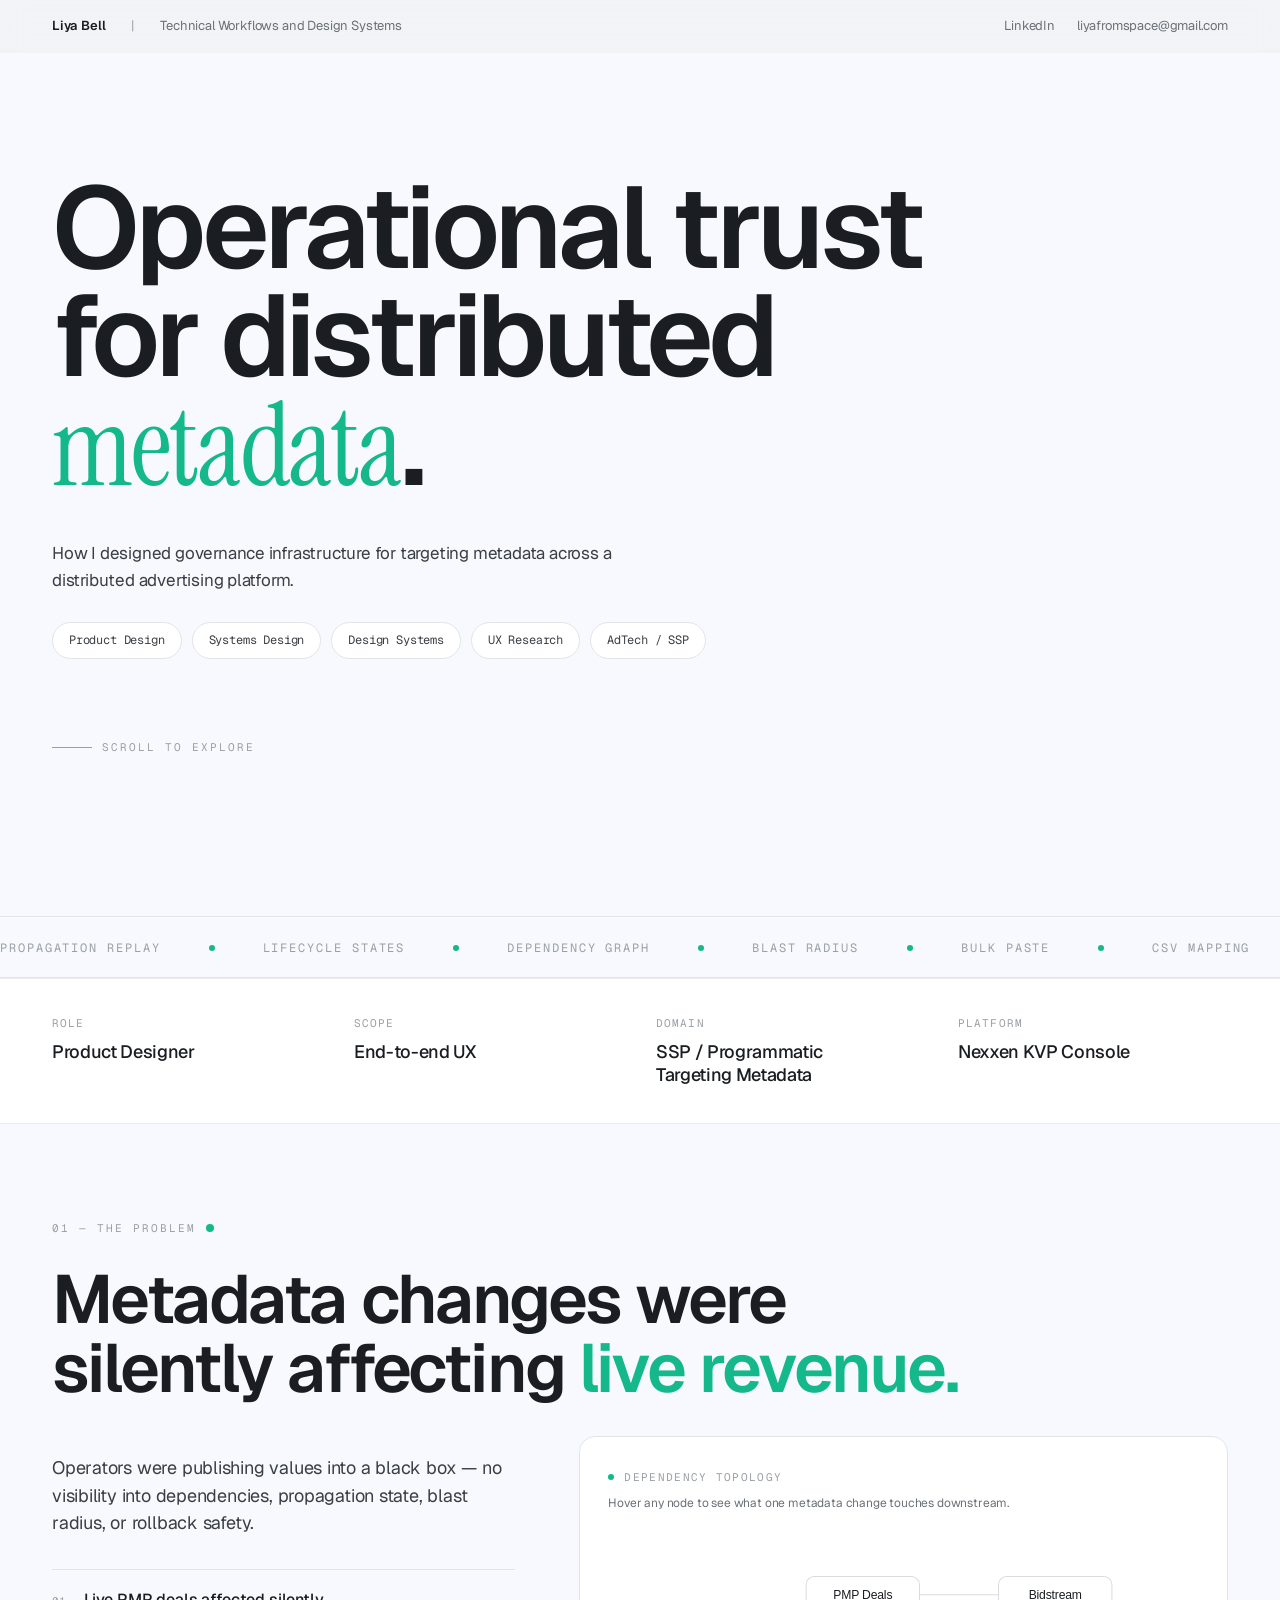
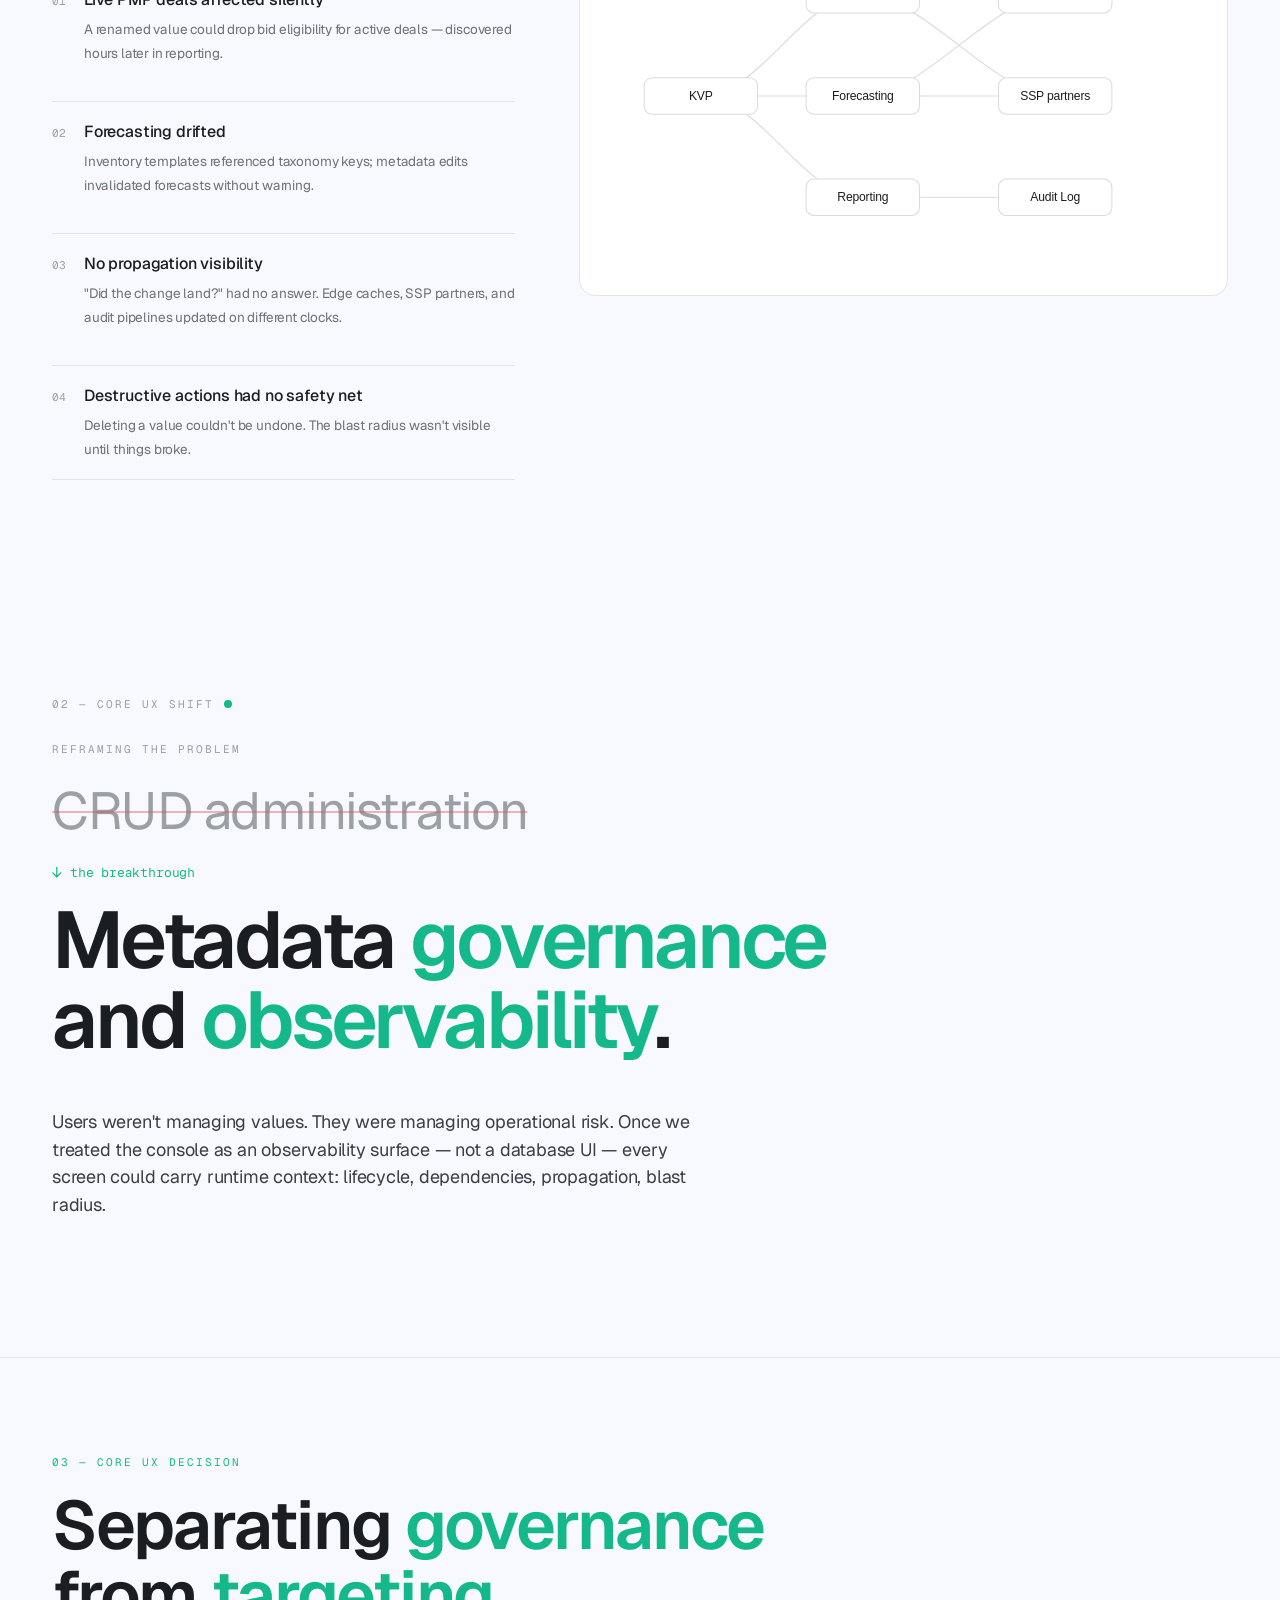
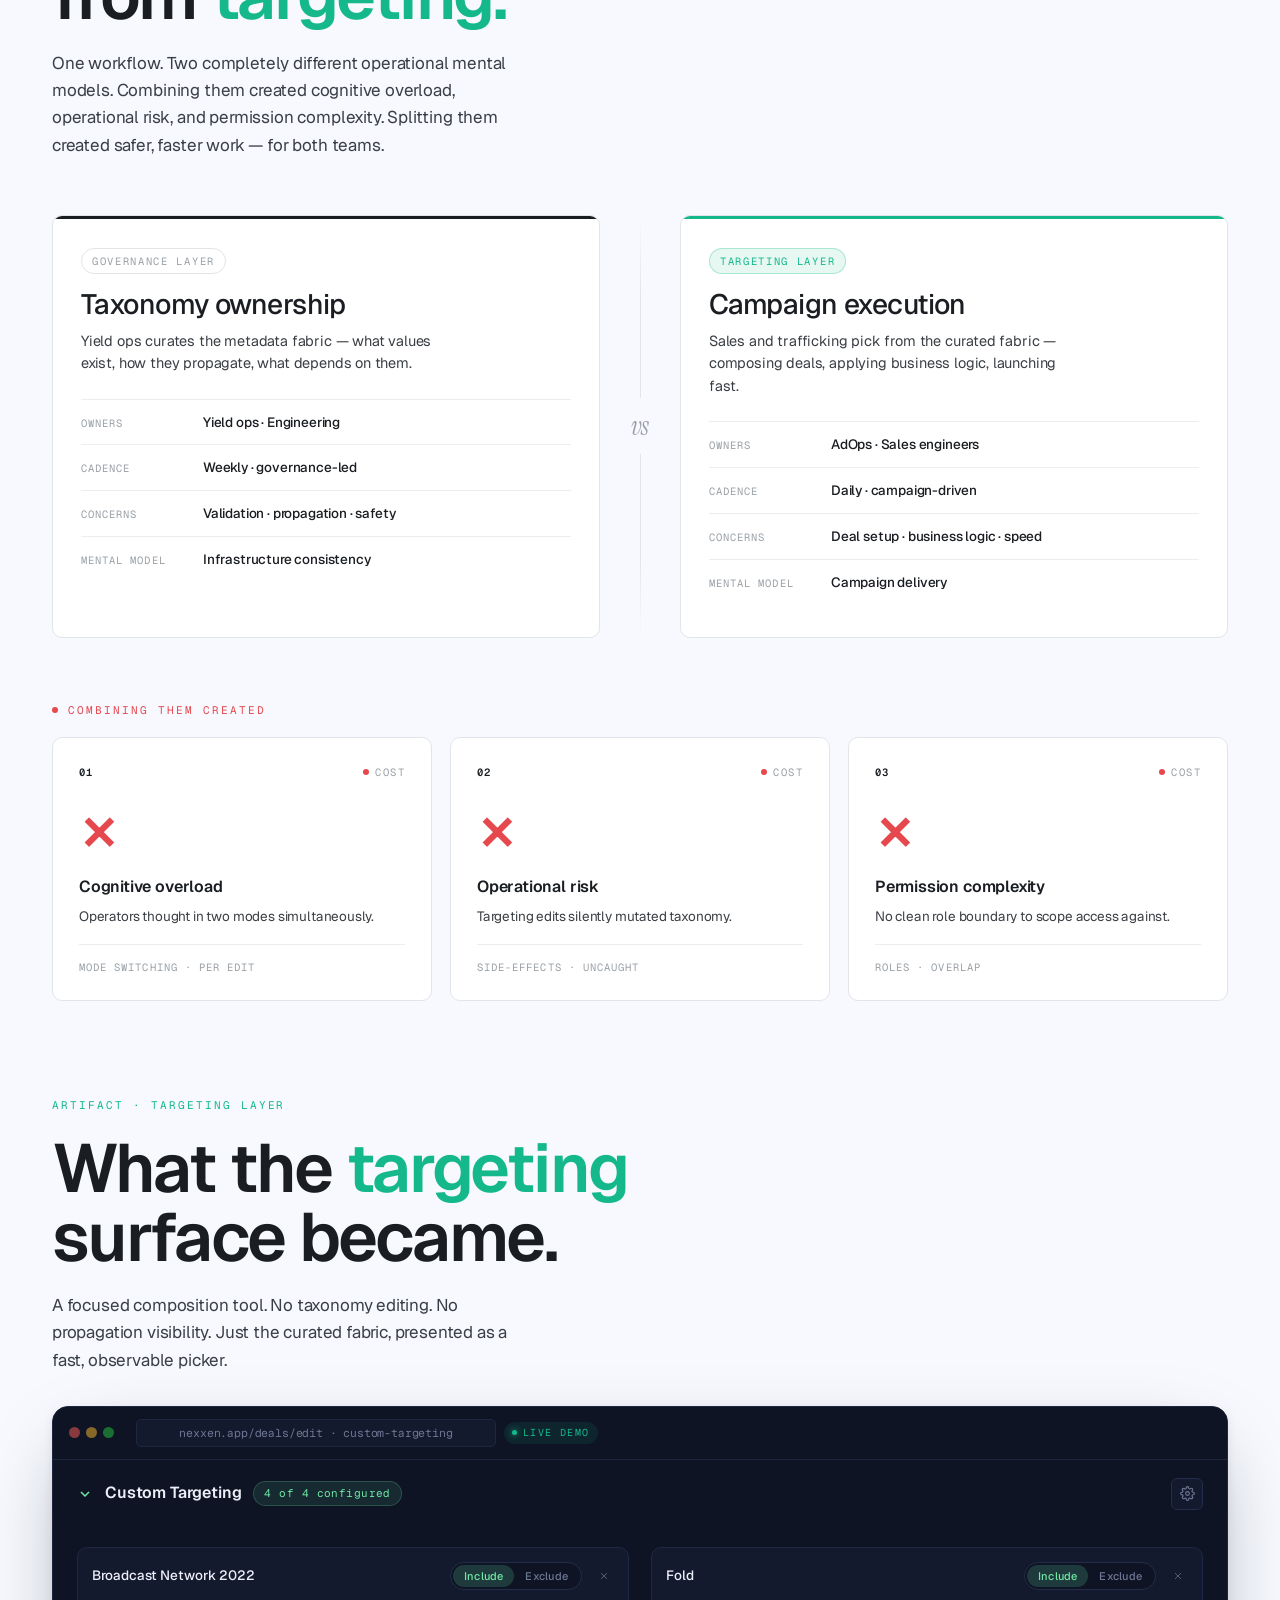
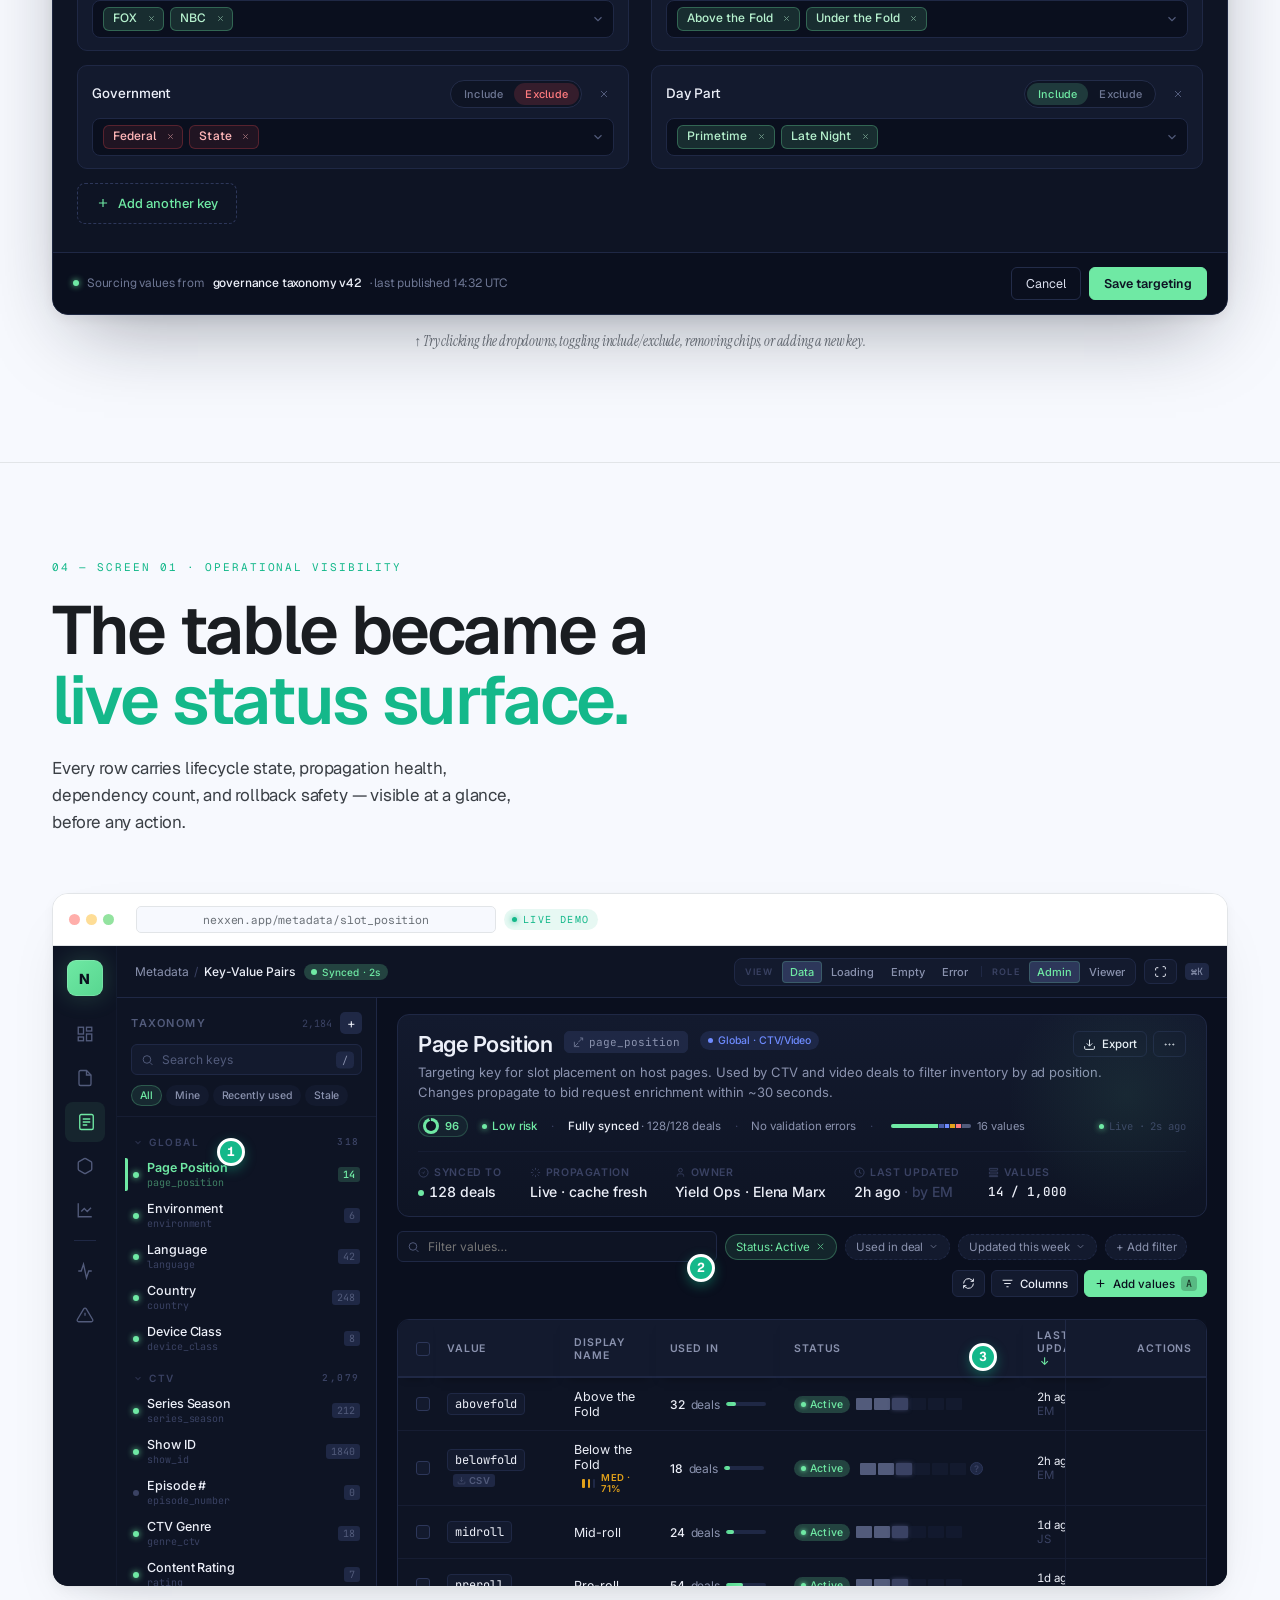
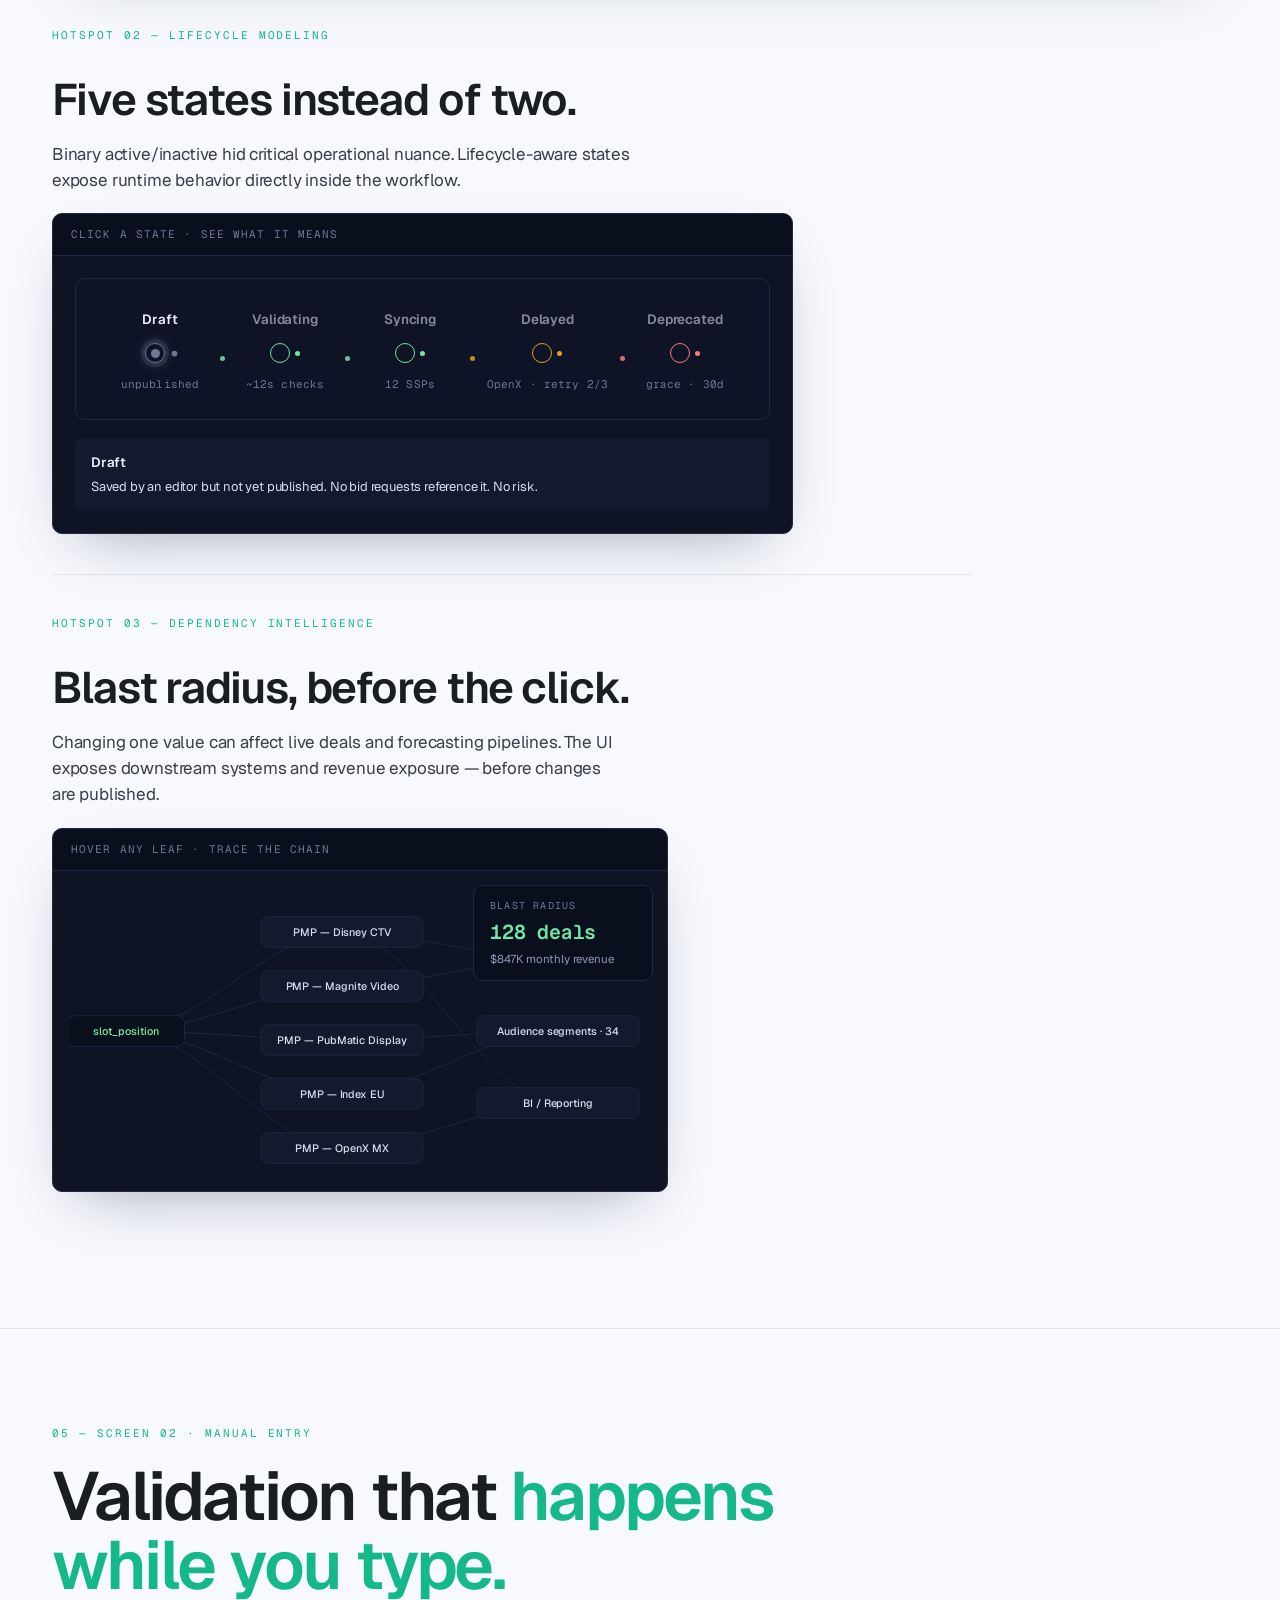
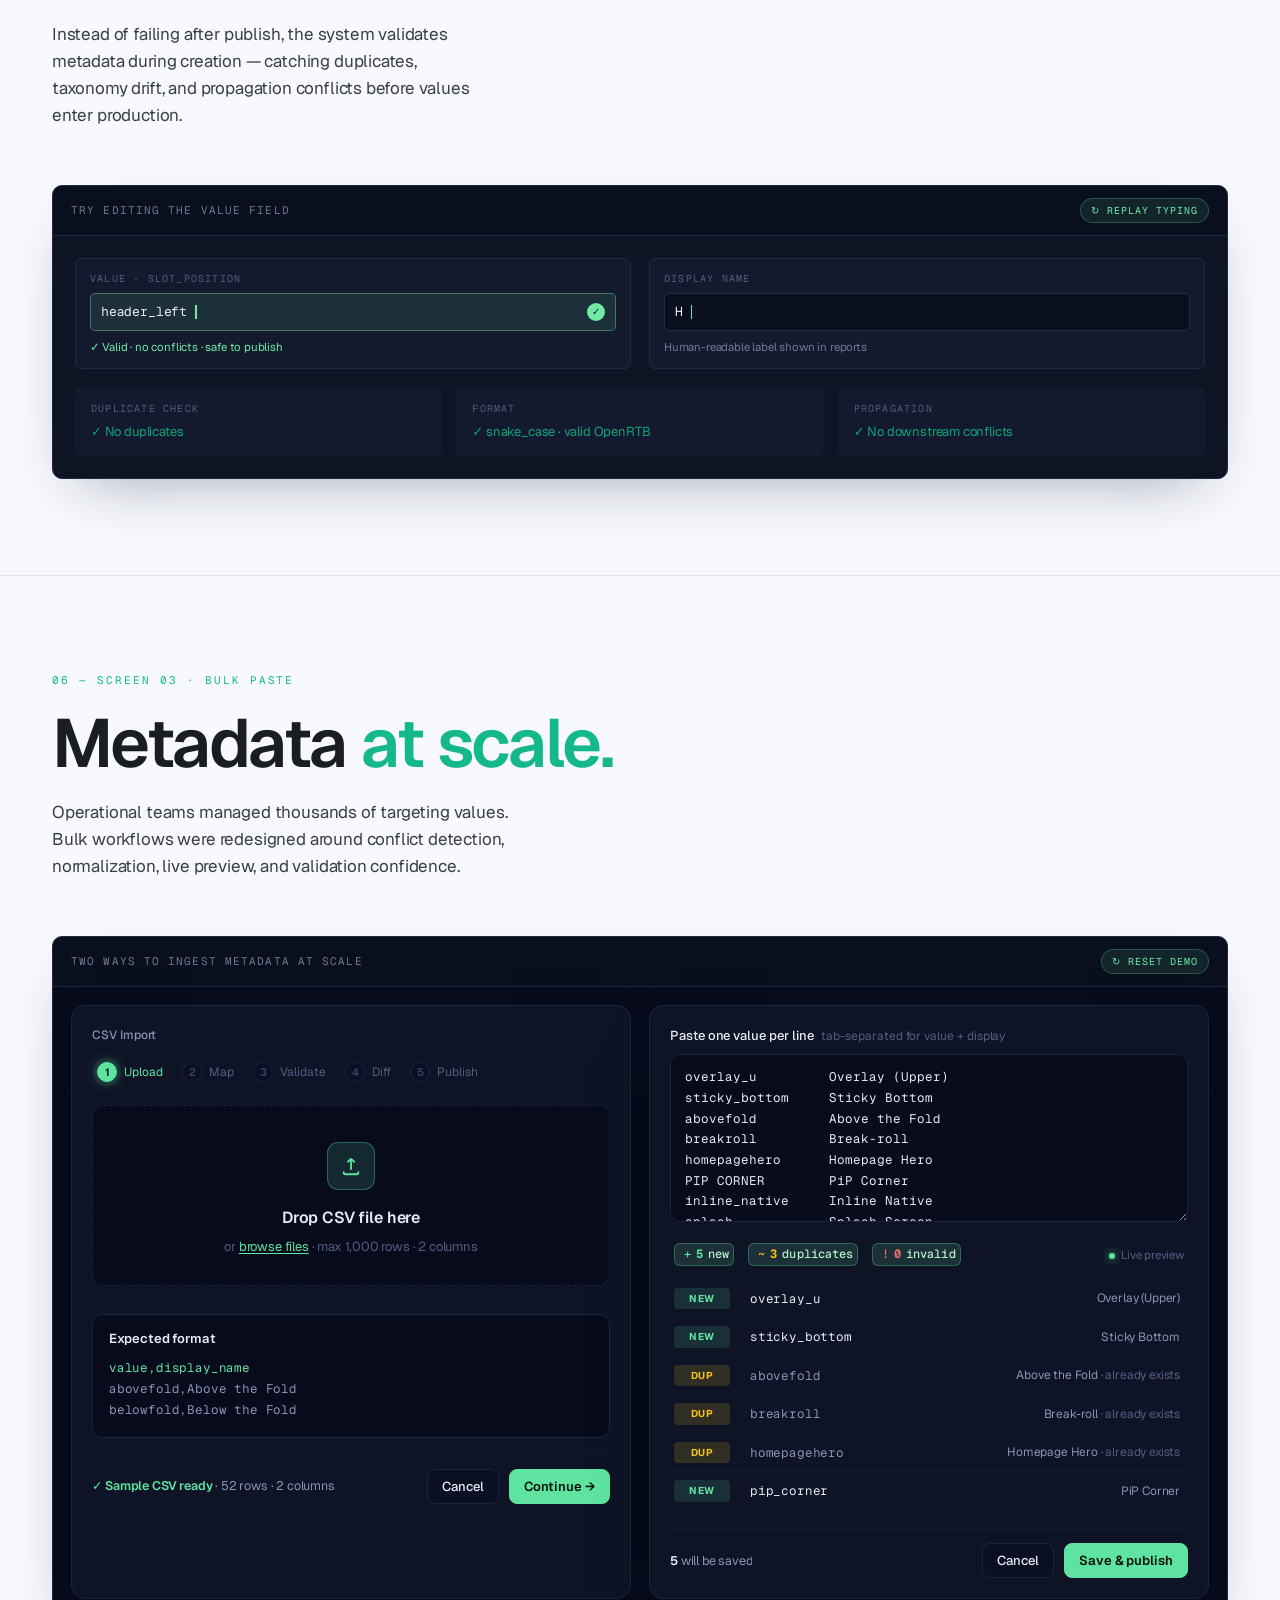
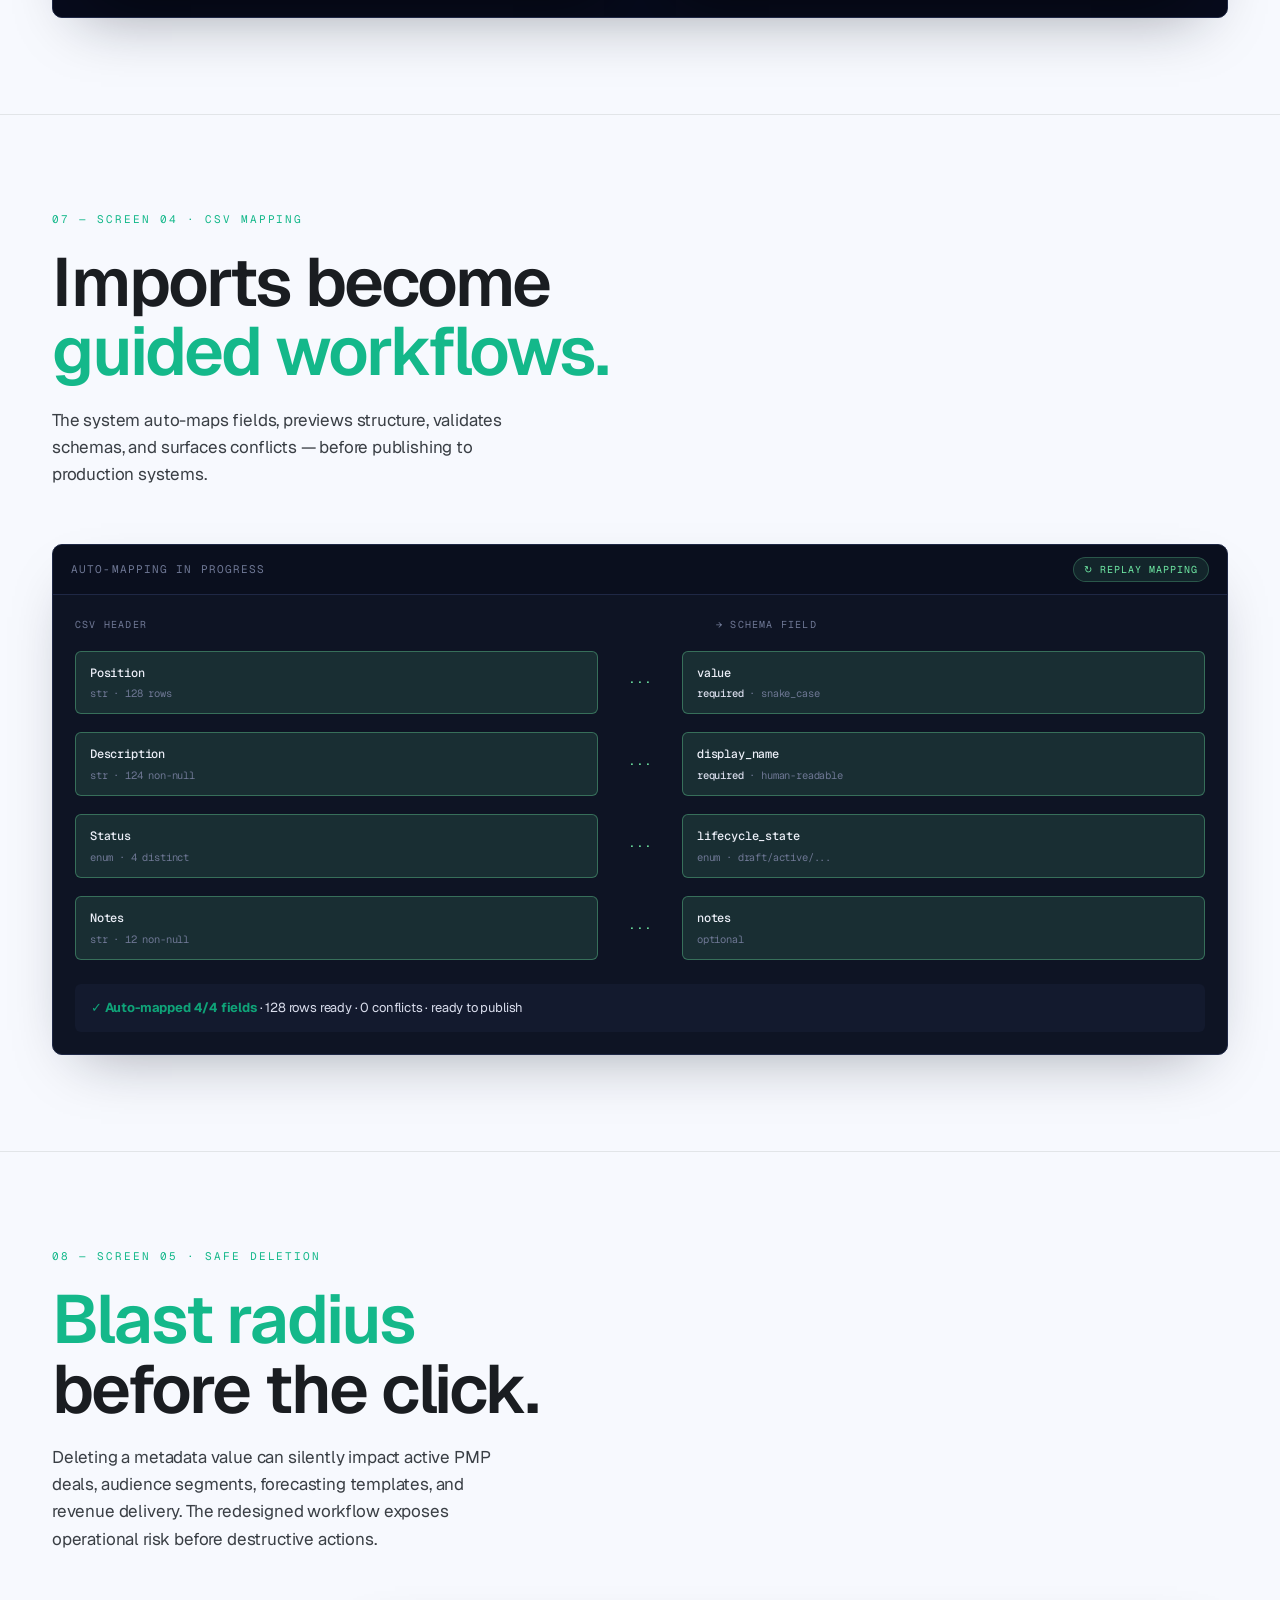
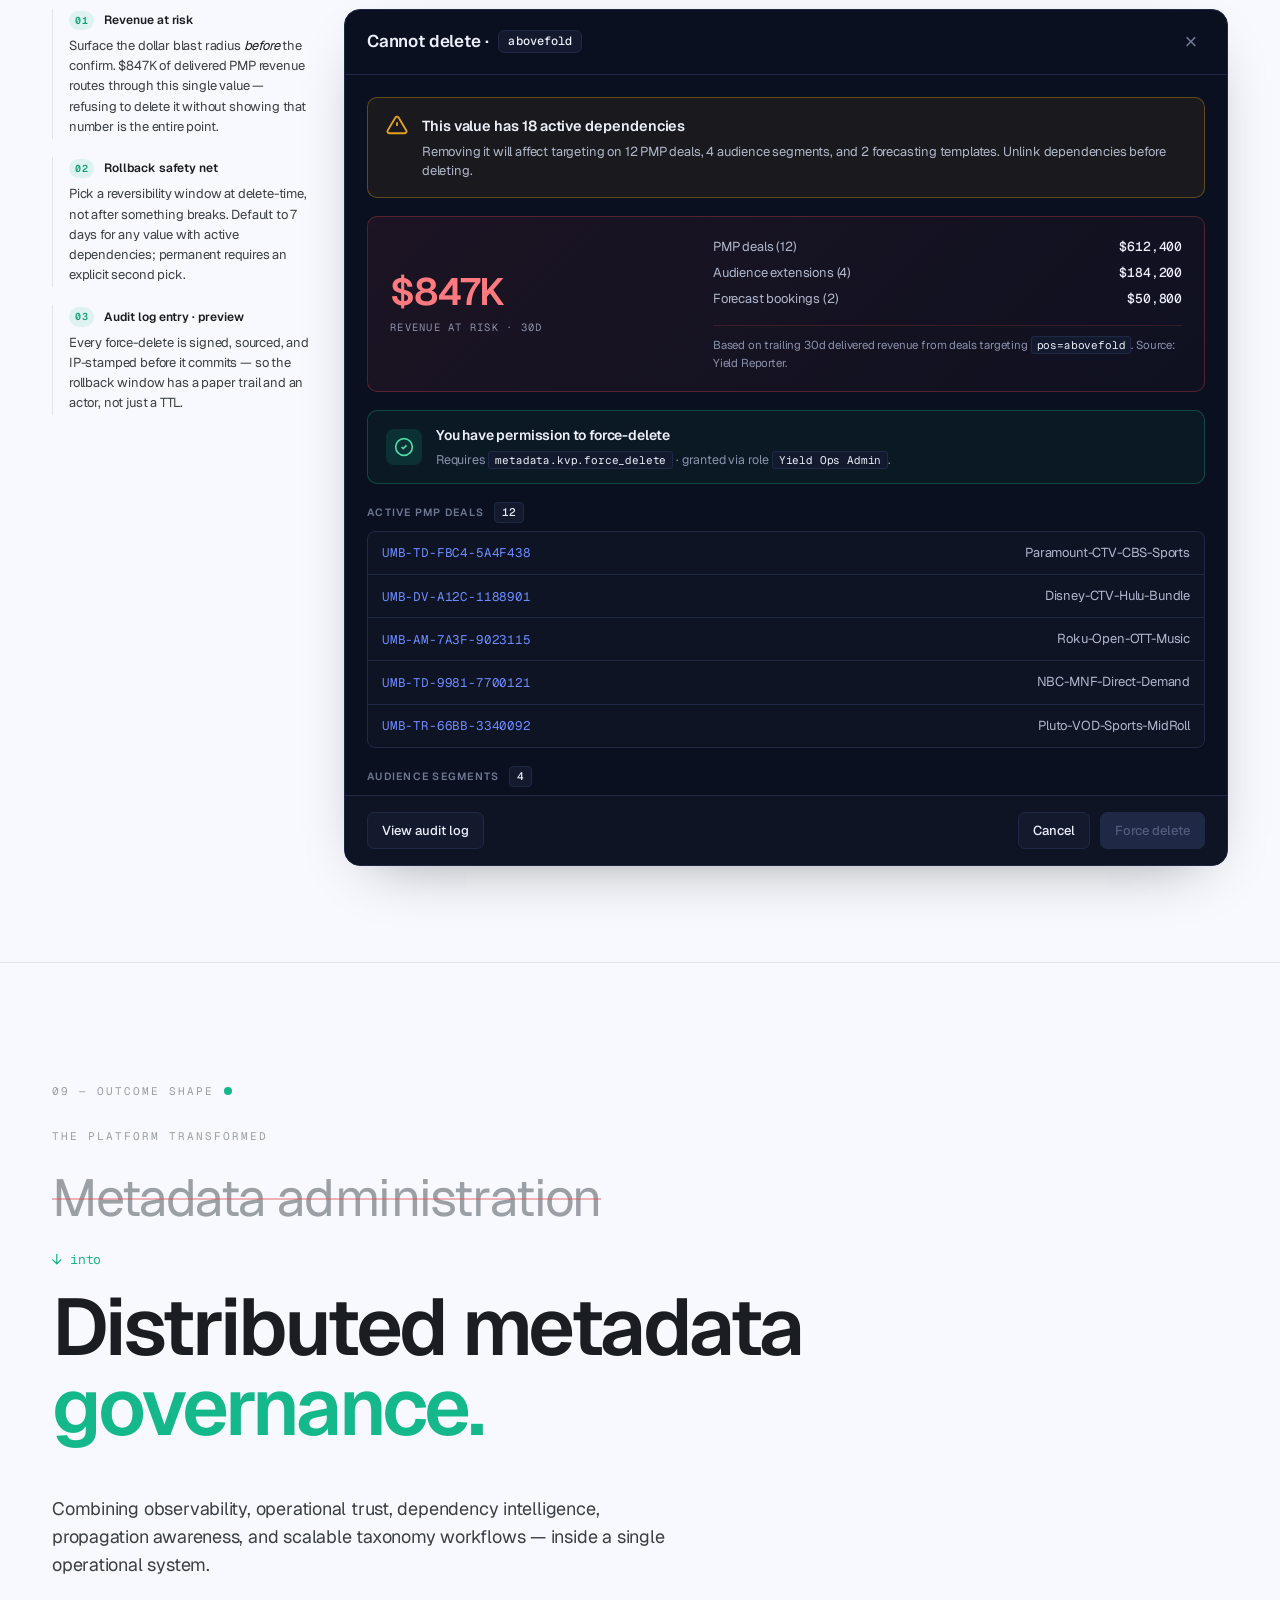
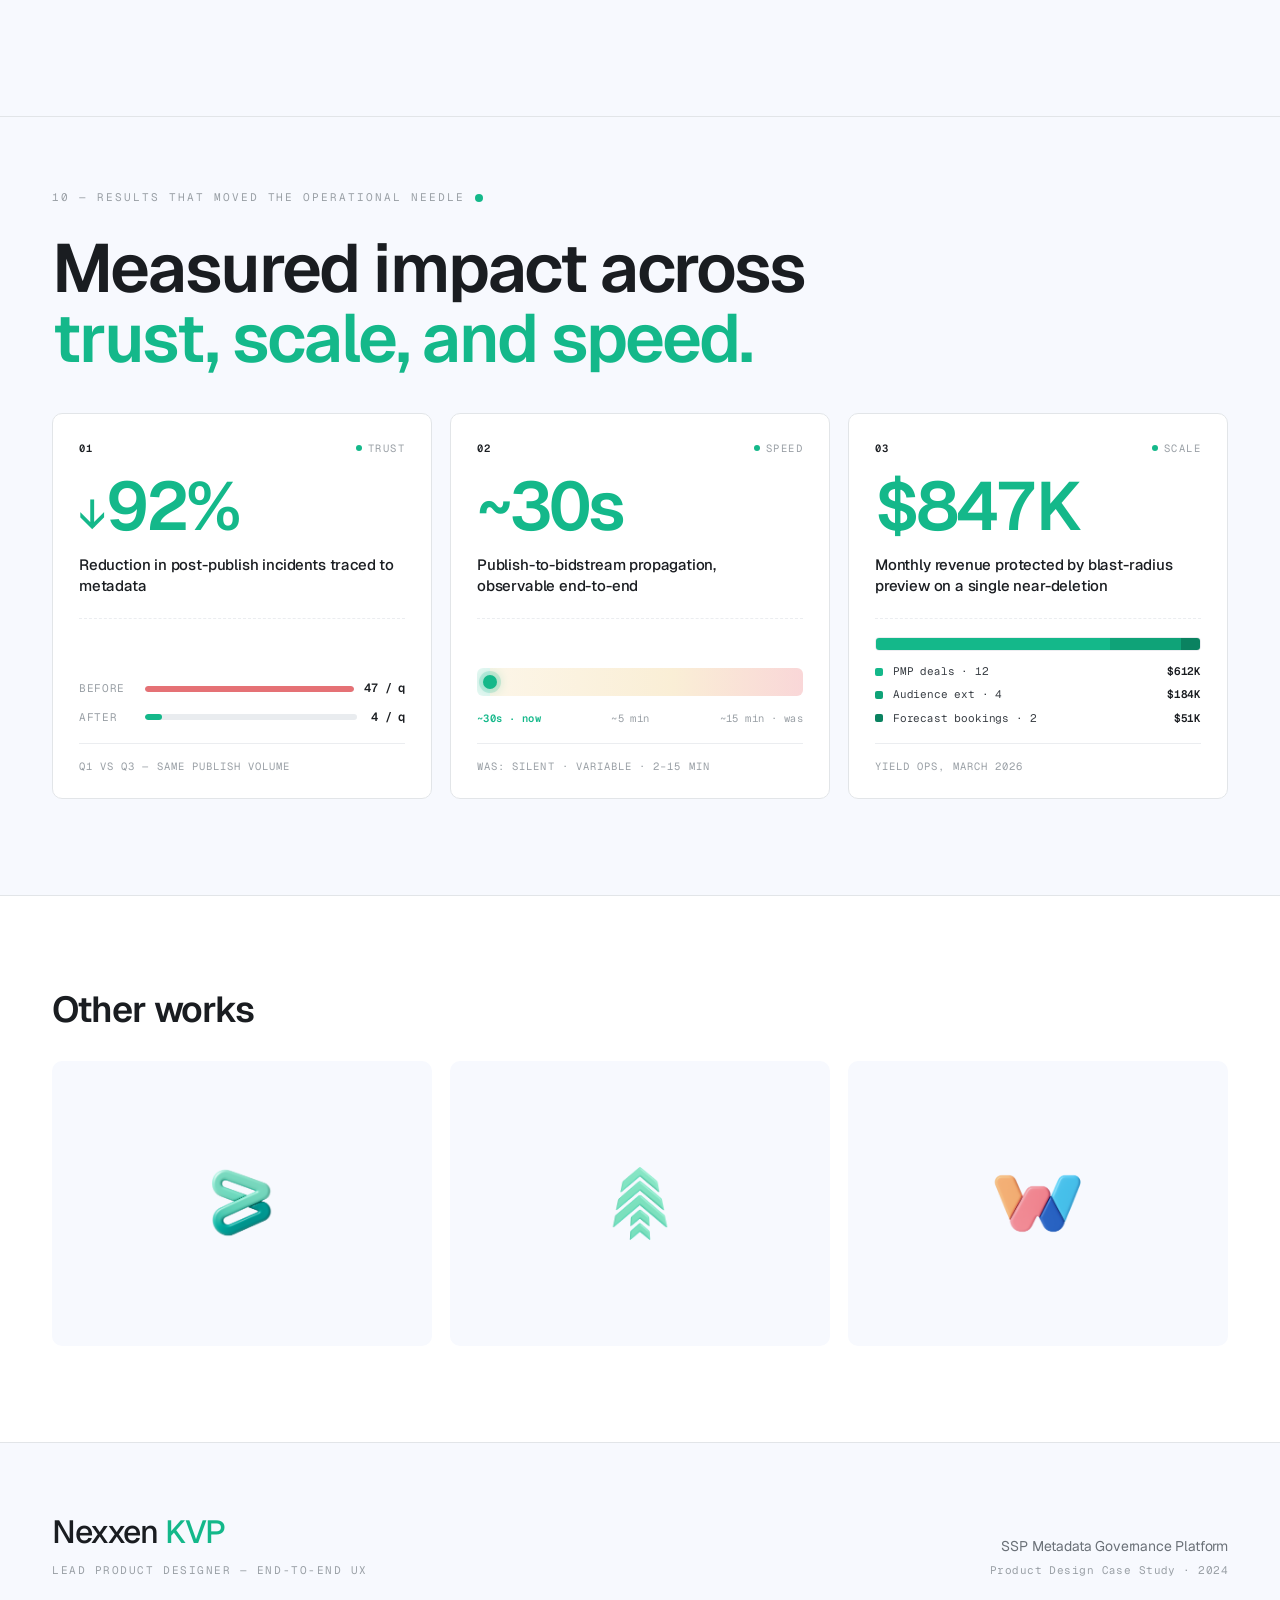
==== case-study.html @ 33c89ec7 "Initial commit" ====
<!doctype html>
<html lang="en">
<head>
<meta charset="utf-8" />
<title>KVP Governance — Case Study</title>
<link rel="preconnect" href="https://fonts.googleapis.com">
<link rel="preconnect" href="https://fonts.gstatic.com" crossorigin>
<link href="https://fonts.googleapis.com/css2?family=Geist:wght@300;400;500;600;700;800&family=Geist+Mono:wght@400;500;600&family=Instrument+Serif:ital@0;1&display=swap" rel="stylesheet">
<style>
  :root {
    --bg:        #F7F9FE;
    --bg-card:   #FFFFFF;
    --bg-soft:   #E9ECEF;
    --line:      #E2E5E8;
    --hairline:  #EBEDF0;

    --ink:       #1A1D21;
    --ink-2:     #3A3F45;
    --muted:     #6B7178;
    --subtle:    #9AA0A6;

    --accent:    #14B88A;
    --accent-2:  #0FA378;
    --accent-soft: rgba(20,184,138,0.10);

    --warn: #E3A21A;
    --danger: #E5484D;
    --info:  #4A6BFF;

    --r-sm: 6px; --r-md: 10px; --r-lg: 16px; --r-xl: 24px;

    --font: 'Geist', -apple-system, 'Helvetica Neue', system-ui, sans-serif;
    --mono: 'Geist Mono', ui-monospace, 'SF Mono', monospace;
    --serif: 'Instrument Serif', Georgia, serif;
  }

  * { box-sizing: border-box; }
  html, body {
    margin: 0; padding: 0;
    background: var(--bg);
    color: var(--ink);
    font-family: var(--font);
    font-size: 15.5px;
    line-height: 1.55;
    letter-spacing: -0.011em;
    font-feature-settings: "ss01", "ss02", "cv11";
    -webkit-font-smoothing: antialiased;
    -moz-osx-font-smoothing: grayscale;
    text-rendering: optimizeLegibility;
    scroll-behavior: smooth;
  }
  .mono, .lab, .sec-num, .marquee .track, .tag, .scroll-cue, .h-num, .demo-h, .num, .arch-h, .meta .item .lab { font-feature-settings: "ss01", "zero", "tnum"; }
  ::selection { background: var(--accent); color: #fff; }

  a { color: inherit; text-decoration: none; }

  .container {
    max-width: 1240px;
    margin: 0 auto;
    padding: 0 32px;
  }

  /* ============== TOP BAR ============== */
  .topbar {
    position: sticky; top: 0;
    z-index: 30;
    backdrop-filter: blur(12px);
    background: rgba(241,243,245,0.86);
    border-bottom: 1px solid transparent;
    transition: border-color .2s;
  }
  .topbar.scrolled { border-bottom-color: var(--line); }
  .topbar .row {
    display: flex; align-items: center; gap: 22px;
    padding: 16px 0;
    font-size: 13px;
  }
  .topbar .name { font-weight: 600; color: var(--ink); }
  .topbar .sep { color: var(--subtle); margin: 0 4px; }
  .topbar .role { color: var(--muted); }
  .topbar .right { margin-left: auto; display: flex; gap: 22px; color: var(--muted); }
  .topbar .right a:hover { color: var(--ink); }
  .topbar .progress {
    position: absolute; left: 0; top: 0; right: 0;
    height: 2px;
    background: transparent;
  }
  .topbar .progress .bar {
    height: 100%;
    background: var(--accent);
    width: 0%;
    transition: width .12s linear;
  }

  /* ============== HERO ============== */
  .hero {
    padding: 120px 0 80px;
    position: relative;
  }
  .hero h1 {
    margin: 0;
    font-size: clamp(60px, 9vw, 136px);
    font-weight: 600;
    line-height: 0.94;
    letter-spacing: -0.045em;
    color: var(--ink);
  }
  .hero h1 .accent {
    color: var(--accent);
    font-style: normal;
    font-family: var(--serif);
    font-weight: 400;
    letter-spacing: -0.02em;
  }
  .hero h1 .accent::after {
    content: "";
  }
  .hero .lede {
    margin-top: 40px;
    max-width: 580px;
    font-size: 17px;
    color: var(--ink-2);
    line-height: 1.6;
    letter-spacing: -0.012em;
    font-weight: 400;
  }
  .hero .tags {
    margin-top: 28px;
    display: flex; flex-wrap: wrap; gap: 10px;
  }
  .tag {
    display: inline-flex; align-items: center;
    padding: 8px 16px;
    background: var(--bg-card);
    border-radius: 999px;
    font-family: var(--mono);
    font-size: 12px;
    color: var(--ink-2);
    border: 1px solid var(--line);
  }
  .hero .scroll-cue {
    margin-top: 80px;
    display: inline-flex; align-items: center; gap: 10px;
    font-family: var(--mono);
    font-size: 11px;
    letter-spacing: 0.18em;
    color: var(--subtle);
    text-transform: uppercase;
  }
  .hero .scroll-cue::before {
    content: ""; width: 40px; height: 1px; background: var(--subtle);
  }

  /* ============== MARQUEE ============== */
  .marquee {
    border-top: 1px solid var(--line);
    border-bottom: 1px solid var(--line);
    background: var(--bg);
    overflow: hidden;
    padding: 18px 0;
    margin-top: 80px;
  }
  .marquee .track {
    display: inline-flex; gap: 48px;
    animation: scroll 40s linear infinite;
    white-space: nowrap;
    font-family: var(--mono);
    font-size: 12px;
    letter-spacing: 0.16em;
    color: var(--subtle);
    text-transform: uppercase;
  }
  .marquee .track span { display: inline-flex; align-items: center; gap: 48px; }
  .marquee .track .dot {
    width: 6px; height: 6px; border-radius: 50%;
    background: var(--accent);
    display: inline-block;
  }
  @keyframes scroll {
    from { transform: translateX(0); }
    to { transform: translateX(-50%); }
  }

  /* ============== META STRIP ============== */
  .meta-band { background: #FFFFFF; width: 100%; border-top: 1px solid var(--hairline); border-bottom: 1px solid var(--hairline); }
  .meta {
    padding: 36px 0;
    display: grid;
    grid-template-columns: 1fr 1fr 1fr 1fr;
    gap: 32px;
  }
  .meta .item .lab {
    font-family: var(--mono);
    font-size: 11px;
    letter-spacing: 0.1em;
    color: var(--subtle);
    text-transform: uppercase;
    margin-bottom: 8px;
  }
  .meta .item .val {
    font-size: 18px;
    font-weight: 500;
    color: var(--ink);
    letter-spacing: -0.018em;
    line-height: 1.3;
  }

  /* ============== SECTIONS ============== */
  section {
    padding: 96px 0;
    position: relative;
  }
  section.tight { padding: 64px 0; }

  .sec-num {
    font-family: var(--mono);
    font-size: 11px;
    letter-spacing: 0.18em;
    color: var(--subtle);
    text-transform: uppercase;
    margin-bottom: 28px;
    display: flex; align-items: center; gap: 10px;
  }
  .sec-num::after {
    content: "";
    width: 8px; height: 8px;
    background: var(--accent);
    border-radius: 50%;
    display: inline-block;
  }

  h2 {
    margin: 0 0 32px;
    font-size: clamp(38px, 5.4vw, 68px);
    font-weight: 600;
    line-height: 1.02;
    letter-spacing: -0.035em;
    color: var(--ink);
    max-width: 920px;
    text-wrap: balance;
  }
  h2 .accent { color: var(--accent); font-weight: inherit; }
  h3 {
    margin: 0 0 14px;
    font-size: 24px;
    font-weight: 500;
    letter-spacing: -0.022em;
    line-height: 1.2;
    color: var(--ink);
  }
  p.lead { font-size: 18px; color: var(--ink-2); max-width: 640px; line-height: 1.55; letter-spacing: -0.012em; }
  p.body { font-size: 15.5px; color: var(--ink-2); max-width: 580px; line-height: 1.6; letter-spacing: -0.008em; }

  /* ============== PROBLEM GRID ============== */
  .problem-grid {
    display: grid;
    grid-template-columns: 1fr 1.4fr;
    gap: 64px;
    align-items: start;
  }
  .symptoms {
    display: flex; flex-direction: column; gap: 18px;
  }
  .symptom {
    display: grid;
    grid-template-columns: 18px 1fr;
    gap: 14px;
    padding: 18px 0;
    border-top: 1px solid var(--line);
    align-items: baseline;
  }
  .symptom:last-child { border-bottom: 1px solid var(--line); }
  .symptom .num {
    font-family: var(--mono); font-size: 11px;
    color: var(--subtle); padding-top: 4px;
  }
  .symptom .body b {
    display: block;
    font-size: 16px; font-weight: 500;
    color: var(--ink);
    margin-bottom: 4px;
  }
  .symptom .body span {
    font-size: 13.5px; color: var(--muted); line-height: 1.55;
  }

  /* Architecture map */
  .arch {
    background: var(--bg-card);
    border: 1px solid var(--line);
    border-radius: var(--r-lg);
    padding: 32px 28px;
    height: 460px;
    position: relative;
    overflow: hidden;
  }
  .arch .arch-h {
    display: flex; align-items: center; gap: 10px;
    font-family: var(--mono);
    font-size: 11px;
    letter-spacing: 0.12em;
    color: var(--subtle);
    text-transform: uppercase;
    margin-bottom: 8px;
  }
  .arch .arch-h .pulse {
    width: 6px; height: 6px; border-radius: 50%;
    background: var(--accent);
    box-shadow: 0 0 0 0 var(--accent);
    animation: pulse 1.6s ease-out infinite;
  }
  @keyframes pulse {
    0% { box-shadow: 0 0 0 0 rgba(20,184,138,0.4); }
    80% { box-shadow: 0 0 0 7px rgba(20,184,138,0); }
    100% { box-shadow: 0 0 0 0 rgba(20,184,138,0); }
  }
  .arch .hint {
    font-size: 12px; color: var(--muted);
    margin-bottom: 22px;
  }
  .arch svg { width: 100%; height: calc(100% - 70px); display: block; }
  .arch .tip {
    position: absolute;
    background: var(--ink);
    color: #fff;
    padding: 10px 12px;
    border-radius: 6px;
    font-size: 11.5px;
    line-height: 1.45;
    pointer-events: none;
    opacity: 0;
    transition: opacity .15s;
    box-shadow: 0 12px 30px rgba(0,0,0,0.18);
    width: 200px;
  }
  .arch .tip b { color: var(--accent); display: block; font-family: var(--mono); font-size: 10px; letter-spacing: 0.1em; text-transform: uppercase; margin-bottom: 4px; font-weight: 500; }

  /* ============== PULL QUOTE / SHIFT ============== */
  .shift {
    padding: 120px 0;
  }
  .shift .label {
    font-family: var(--mono);
    font-size: 11px;
    letter-spacing: 0.18em;
    color: var(--subtle);
    text-transform: uppercase;
    margin-bottom: 24px;
  }
  .shift .from {
    font-size: clamp(32px, 4.4vw, 52px);
    font-weight: 400;
    color: var(--subtle);
    line-height: 1.1;
    text-decoration: line-through;
    text-decoration-color: rgba(229,72,77,0.4);
    text-decoration-thickness: 2px;
    margin-bottom: 8px;
    letter-spacing: -0.025em;
  }
  .shift .arrow {
    font-family: var(--mono);
    font-size: 13px;
    color: var(--accent);
    margin: 14px 0;
    display: inline-flex; align-items: center; gap: 8px;
  }
  .shift .arrow::before { content: "↓"; font-size: 16px; }
  .shift .to {
    font-size: clamp(44px, 6.4vw, 80px);
    font-weight: 600;
    color: var(--ink);
    line-height: 1.0;
    letter-spacing: -0.04em;
  }
  .shift .to .accent { color: var(--accent); }

  /* ============== SCREEN BLOCK ============== */
  .screen {
    padding: 96px 0;
    border-top: 1px solid var(--line);
  }
  .screen-head {
    display: flex;
    flex-direction: column;
    gap: 20px;
    margin-bottom: 56px;
    max-width: 920px;
  }
  .screen-head .num {
    font-family: var(--mono);
    font-size: 11px;
    letter-spacing: 0.18em;
    color: var(--accent);
    text-transform: uppercase;
    margin-bottom: 0;
  }
  .screen-head h2 { margin: 0; max-width: 18ch; }
  .screen-head p {
    font-size: 17px;
    line-height: 1.55;
    max-width: 56ch;
    margin: 6px 0 0;
    text-wrap: pretty;
    font-family: var(--font);
    color: var(--ink-2);
    color: var(--ink-2);
    margin: 0;
    max-width: 460px;
    line-height: 1.6;
  }

  /* iframe device */
  .device {
    background: var(--bg-card);
    border: 1px solid var(--line);
    border-radius: var(--r-lg);
    overflow: hidden;
    position: relative;
    box-shadow: 0 24px 60px -28px rgba(20,29,33,0.18), 0 4px 12px rgba(20,29,33,0.04);
  }
  .device .chrome {
    display: flex; align-items: center; gap: 8px;
    padding: 12px 16px;
    background: var(--bg-card);
    border-bottom: 1px solid var(--line);
  }
  .device .chrome .lights { display: flex; gap: 6px; }
  .device .chrome .lights span {
    width: 11px; height: 11px; border-radius: 50%;
    background: var(--bg-soft);
  }
  .device .chrome .lights span:nth-child(1) { background: #FF5F57; opacity: 0.5; }
  .device .chrome .lights span:nth-child(2) { background: #FEBC2E; opacity: 0.5; }
  .device .chrome .lights span:nth-child(3) { background: #28C840; opacity: 0.5; }
  .device .chrome .url {
    margin-left: 14px;
    flex: 1;
    background: var(--bg);
    border: 1px solid var(--line);
    border-radius: 5px;
    padding: 4px 10px;
    font-family: var(--mono);
    font-size: 11.5px;
    color: var(--muted);
    text-align: center;
    max-width: 360px;
  }
  .device .chrome .live {
    display: inline-flex; align-items: center; gap: 6px;
    font-family: var(--mono);
    font-size: 10px;
    letter-spacing: 0.14em;
    color: var(--accent);
    text-transform: uppercase;
    padding: 3px 8px;
    background: var(--accent-soft);
    border-radius: 999px;
  }
  .device .chrome .live::before {
    content: "";
    width: 5px; height: 5px; border-radius: 50%;
    background: var(--accent);
    box-shadow: 0 0 6px var(--accent);
    animation: dotpulse 1.4s ease-in-out infinite;
  }
  @keyframes dotpulse { 50% { opacity: 0.4 } }

  .device .frame-wrap {
    position: relative;
    height: 640px;
    overflow: hidden;
  }
  .device iframe {
    border: 0;
    width: 100%;
    height: 100%;
    display: block;
  }

  /* hotspots overlaid on iframe */
  .hotspots {
    position: absolute; inset: 0;
    pointer-events: none;
  }
  .hotspot {
    position: absolute;
    pointer-events: auto;
    cursor: pointer;
  }
  .hotspot .pin {
    width: 28px; height: 28px;
    border-radius: 50%;
    background: var(--accent);
    border: 3px solid #fff;
    box-shadow: 0 0 0 0 rgba(20,184,138,0.6), 0 4px 12px rgba(20,184,138,0.4);
    animation: pulsePin 2s ease-out infinite;
    display: grid; place-items: center;
    color: #fff;
    font-weight: 700;
    font-size: 13px;
    font-family: var(--mono);
  }
  @keyframes pulsePin {
    0% { box-shadow: 0 0 0 0 rgba(20,184,138,0.55), 0 4px 12px rgba(20,184,138,0.4); }
    70% { box-shadow: 0 0 0 14px rgba(20,184,138,0), 0 4px 12px rgba(20,184,138,0.4); }
    100% { box-shadow: 0 0 0 0 rgba(20,184,138,0), 0 4px 12px rgba(20,184,138,0.4); }
  }
  .hotspot .label {
    position: absolute;
    top: 38px; left: 50%;
    transform: translateX(-50%);
    background: var(--ink);
    color: #fff;
    padding: 8px 12px;
    border-radius: 6px;
    font-size: 12px;
    white-space: nowrap;
    box-shadow: 0 8px 24px rgba(0,0,0,0.18);
    opacity: 0;
    transition: opacity .15s, transform .15s;
    pointer-events: none;
  }
  .hotspot:hover .label { opacity: 1; transform: translateX(-50%) translateY(-4px); }
  .hotspot.active .pin { background: var(--ink); }

  /* hotspot detail row */
  .hotspot-row {
    display: flex;
    flex-direction: column;
    gap: 24px;
    max-width: 920px;
    gap: 40px;
    padding: 40px 0;
    border-bottom: 1px solid var(--line);
    align-items: start;
  }
  .hotspot-row:last-child { border-bottom: 0; }
  .hotspot-row .h-num {
    font-family: var(--mono);
    font-size: 11px;
    letter-spacing: 0.18em;
    color: var(--accent);
    text-transform: uppercase;
    margin-bottom: -8px;
  }
  .hotspot-row .h-num-OLD {
    font-family: var(--mono);
    font-size: 11px;
    letter-spacing: 0.14em;
    color: var(--accent);
    text-transform: uppercase;
  }
  .hotspot-row .h-num .n {
    font-size: 32px;
    font-weight: 500;
    color: var(--ink);
    display: block;
    margin-top: 8px;
    letter-spacing: -0.028em;
    font-family: var(--font);
    line-height: 1.1;
  }
  .hotspot-row .body h3 {
    margin: 0 0 18px;
    font-size: clamp(28px, 3.6vw, 44px);
    font-weight: 600;
    line-height: 1.05;
    letter-spacing: -0.025em;
    color: var(--ink);
    max-width: 22ch;
    text-wrap: balance;
  }
  .hotspot-row .body p { font-size: 17px; line-height: 1.55; color: var(--ink-2); margin: 0 0 20px; max-width: 56ch; text-wrap: pretty; }
  .hotspot-row .body ul { padding: 0; margin: 0 0 24px; list-style: none; display: flex; flex-direction: column; gap: 8px; }
  .hotspot-row .body ul li {
    display: grid; grid-template-columns: 16px 1fr;
    gap: 10px;
    font-size: 14px; color: var(--ink-2);
    align-items: baseline;
  }
  .hotspot-row .body ul li::before {
    content: "—"; color: var(--accent); font-weight: 700;
  }

  /* mini interactive demos — dark artifact shell (Phase 1) */
  .demo-card {
    --bg: #0A0F1E;
    --bg-card: #131A2E;
    --bg-soft: #1F2845;
    --line: #1F2845;
    --hairline: #1A2138;
    --ink: #ECEFF8;
    --ink-2: #D9DDEC;
    --muted: #9CA4BC;
    --subtle: #6E7794;
    --accent-soft: rgba(111,233,164,0.10);
    color: var(--ink);
    background: #0E1424;
    border: 1px solid #1F2845;
    border-radius: var(--r-md);
    padding: 0;
    overflow: hidden;
    margin-top: 16px;
    box-shadow: 0 14px 40px -18px rgba(0,0,0,0.55);
  }
  .demo-card .demo-h {
    display: flex; align-items: center; gap: 10px;
    padding: 12px 18px;
    background: #0A0F1E;
    border-bottom: 1px solid #1F2845;
    font-family: var(--mono);
    font-size: 11px;
    letter-spacing: 0.1em;
    color: #9CA4BC;
    text-transform: uppercase;
  }
  .demo-card .demo-h .play-btn {
    margin-left: auto;
    display: inline-flex; align-items: center; gap: 6px;
    padding: 5px 10px;
    background: rgba(111,233,164,0.10);
    color: #6FE9A4;
    border: 1px solid rgba(111,233,164,0.25);
    border-radius: 999px;
    font-family: var(--mono);
    font-size: 10px;
    letter-spacing: 0.1em;
    cursor: pointer;
    text-transform: uppercase;
  }
  .demo-card .demo-h .play-btn:hover { background: #6FE9A4; color: #06140C; border-color: #6FE9A4; }
  .demo-card .demo-body {
    padding: 22px;
  }

  /* lifecycle demo — propagation-flow style */
  .lifecycle {
    display: flex;
    align-items: center;
    justify-content: space-between;
    gap: 12px;
    padding: 30px 36px 26px;
    background: var(--bg);
    border: 1px solid var(--line);
    border-radius: var(--r-md);
  }
  .lifecycle .lf-step {
    flex: 0 0 auto;
    display: flex;
    flex-direction: column;
    align-items: center;
    gap: 12px;
    min-width: 96px;
    cursor: pointer;
    color: var(--subtle);
    transition: color .25s;
  }
  .lifecycle .lf-step .lf-label {
    font-size: 13.5px;
    font-weight: 600;
    color: var(--ink);
    letter-spacing: -0.005em;
    opacity: 0.55;
    transition: opacity .25s;
  }
  .lifecycle .lf-step .lf-sub {
    font-family: var(--mono);
    font-size: 11px;
    color: var(--subtle);
    letter-spacing: 0.01em;
    text-align: center;
    white-space: nowrap;
  }
  .lifecycle .lf-icon {
    position: relative;
    display: inline-flex;
    align-items: center;
    height: 22px;
  }
  .lifecycle .lf-ring {
    width: 20px; height: 20px;
    border-radius: 50%;
    border: 1.5px solid currentColor;
    position: relative;
    transition: transform .25s, box-shadow .25s;
  }
  .lifecycle .lf-ring::before {
    content: '';
    position: absolute;
    inset: 4.5px;
    border-radius: 50%;
    background: currentColor;
    transform: scale(0.55);
    opacity: 0;
    transition: opacity .25s, transform .25s;
  }
  .lifecycle .lf-sat {
    width: 5px; height: 5px;
    border-radius: 50%;
    background: currentColor;
    margin-left: 5px;
    transition: opacity .25s, transform .25s;
  }
  .lifecycle .lf-step.draft       { color: var(--subtle); }
  .lifecycle .lf-step.validating  { color: var(--accent); }
  .lifecycle .lf-step.syncing     { color: var(--accent); }
  .lifecycle .lf-step.delayed     { color: var(--warn); }
  .lifecycle .lf-step.deprecated  { color: var(--danger); }
  .lifecycle .lf-step.validating .lf-ring { animation: dotpulse 1.8s ease-in-out infinite; }
  .lifecycle .lf-step.active .lf-label { opacity: 1; }
  .lifecycle .lf-step.active .lf-ring {
    box-shadow: 0 0 0 4px color-mix(in srgb, currentColor 16%, transparent), 0 0 14px -2px currentColor;
  }
  .lifecycle .lf-step.active .lf-ring::before { opacity: 1; transform: scale(1); }
  .lifecycle .lf-step.active .lf-sat { transform: translateX(2px) scale(1.15); }
  .lifecycle .lf-conn {
    flex: 1 1 auto;
    display: flex;
    align-items: center;
    justify-content: center;
    height: 22px;
    margin-top: 14px; /* center vertically against ring row */
  }
  .lifecycle .lf-conn::before {
    content: '';
    width: 5px; height: 5px;
    border-radius: 50%;
    background: currentColor;
    opacity: 0.85;
  }
  .lifecycle .lf-conn.c-validating { color: var(--accent); }
  .lifecycle .lf-conn.c-syncing    { color: var(--accent); }
  .lifecycle .lf-conn.c-delayed    { color: var(--warn); }
  .lifecycle .lf-conn.c-deprecated { color: var(--danger); }
  .lifecycle-detail {
    margin-top: 18px;
    padding: 14px 16px;
    background: var(--bg);
    border-radius: var(--r-sm);
    font-size: 13px;
    color: var(--ink-2);
    line-height: 1.55;
    min-height: 56px;
  }
  .lifecycle-detail b { color: var(--ink); display: block; margin-bottom: 4px; font-weight: 600; font-size: 13.5px; }

  /* dependency graph demo */
  .depgraph { position: relative; height: 320px; }
  .depgraph svg { width: 100%; height: 100%; }
  .blast-meter {
    position: absolute;
    top: 14px; right: 14px;
    background: var(--ink);
    color: #fff;
    padding: 12px 16px;
    border-radius: 8px;
    min-width: 180px;
  }
  .blast-meter .lab {
    font-family: var(--mono);
    font-size: 10px;
    letter-spacing: 0.14em;
    color: rgba(255,255,255,0.5);
    text-transform: uppercase;
    margin-bottom: 4px;
  }
  .blast-meter .v {
    font-size: 22px;
    font-weight: 600;
    color: var(--accent);
    font-family: var(--mono);
  }
  .blast-meter .sub {
    font-size: 11px; color: rgba(255,255,255,0.6);
    margin-top: 2px;
  }

  /* validation demo (typing) */
  .val-demo {
    display: grid;
    grid-template-columns: 1fr 1fr;
    gap: 18px;
  }
  .val-row {
    background: var(--bg);
    border: 1px solid var(--line);
    border-radius: var(--r-sm);
    padding: 12px 14px;
  }
  .val-row .lab {
    font-family: var(--mono);
    font-size: 10px;
    letter-spacing: 0.12em;
    color: var(--subtle);
    text-transform: uppercase;
    margin-bottom: 6px;
  }
  .val-row .input-shell {
    display: flex; align-items: center; gap: 8px;
    background: var(--bg-card);
    border: 1px solid var(--line);
    border-radius: 5px;
    padding: 8px 10px;
    font-family: var(--mono);
    font-size: 13px;
    color: var(--ink);
    min-height: 36px;
  }
  .val-row .input-shell.ok { border-color: var(--accent); background: var(--accent-soft); }
  .val-row .input-shell.err { border-color: rgba(229,72,77,0.4); background: rgba(229,72,77,0.06); }
  .val-row .input-shell.warn { border-color: rgba(227,162,26,0.4); background: rgba(227,162,26,0.06); }
  .val-row .caret {
    width: 1.5px; height: 14px;
    background: var(--accent);
    animation: blink 1s ease-in-out infinite;
  }
  @keyframes blink { 50% { opacity: 0 } }
  .val-row .check {
    margin-left: auto;
    width: 18px; height: 18px;
    border-radius: 50%;
    display: grid; place-items: center;
    color: #fff;
    font-size: 10px;
    flex-shrink: 0;
  }
  .val-row .check.ok { background: var(--accent); }
  .val-row .check.err { background: var(--danger); }
  .val-row .check.warn { background: var(--warn); }
  .val-row .msg {
    margin-top: 8px;
    font-size: 11.5px;
    line-height: 1.45;
    color: var(--muted);
  }
  .val-row .msg.ok { color: var(--accent-2); }
  .val-row .msg.err { color: var(--danger); }
  .val-row .msg.warn { color: var(--warn); }

  /* ============== BULK · NEW (Screen 03) ============== */
  .bulk2 {
    display: grid;
    grid-template-columns: 1fr 1fr;
    gap: 18px;
    --b2-bg: #0E1326;
    --b2-bg-inset: #0A0F22;
    --b2-bg-deep: #070B1C;
    --b2-line: #1B2244;
    --b2-line-soft: #141A36;
    --b2-text: #E6EAF7;
    --b2-text-muted: #8A92B5;
    --b2-text-subtle: #555C80;
    --b2-text-dim: #3A4068;
    --b2-mint: #5FE3A0;
    --b2-mint-2: #4BCB8C;
    --b2-mint-soft: rgba(95,227,160,0.14);
    --b2-mint-soft-2: rgba(95,227,160,0.08);
    --b2-mint-line: rgba(95,227,160,0.32);
    --b2-amber: #F5C518;
    --b2-amber-soft: rgba(245,197,24,0.15);
    --b2-red: #F26D6D;
    --b2-red-soft: rgba(242,109,109,0.15);
  }
  .bulk2 .card {
    background: var(--b2-bg);
    border: 1px solid var(--b2-line);
    border-radius: 14px;
    padding: 20px;
    display: flex; flex-direction: column;
    color: var(--b2-text);
    font-family: var(--font);
    box-shadow: 0 24px 60px -28px rgba(0,0,0,0.6);
  }
  .bulk2 .card-title {
    font-size: 12px;
    font-weight: 500;
    color: var(--b2-text-muted);
    margin: 0 0 12px;
    letter-spacing: -0.005em;
  }

  /* Stepper */
  .b2-stepper {
    display: flex; align-items: center; gap: 4px;
    margin-bottom: 18px;
    flex-wrap: wrap;
  }
  .b2-step {
    display: inline-flex; align-items: center; gap: 7px;
    padding: 5px 10px 5px 5px;
    border-radius: 999px;
    font-size: 12px;
    color: var(--b2-text-subtle);
    background: transparent;
    border: none;
    cursor: pointer;
    font-family: inherit;
    transition: background .12s, color .12s;
  }
  .b2-step .n {
    width: 20px; height: 20px;
    border-radius: 50%;
    background: var(--b2-bg-inset);
    border: 1px solid var(--b2-line);
    display: grid; place-items: center;
    font-size: 11px; font-weight: 600;
    color: var(--b2-text-dim);
    transition: background .15s, color .15s, box-shadow .15s, border-color .15s;
  }
  .b2-step:hover { color: var(--b2-text-muted); }
  .b2-step:hover .n { border-color: #2A3360; color: var(--b2-text-muted); }
  .b2-step.on { color: var(--b2-mint); }
  .b2-step.on .n {
    background: var(--b2-mint);
    border-color: var(--b2-mint);
    color: #06140C;
    box-shadow: 0 0 0 4px var(--b2-mint-soft-2), 0 0 14px rgba(95,227,160,0.4);
  }
  .b2-step.done { color: var(--b2-text-muted); }
  .b2-step.done .n {
    background: var(--b2-mint-soft);
    border-color: var(--b2-mint-line);
    color: var(--b2-mint);
  }

  /* Dropzone */
  .b2-drop {
    border: 1.5px dashed var(--b2-line);
    border-radius: 12px;
    background: var(--b2-bg-deep);
    padding: 36px 20px 28px;
    text-align: center;
    cursor: pointer;
    transition: border-color .15s, background .15s, box-shadow .15s;
    position: relative;
  }
  .b2-drop:hover, .b2-drop.dragover {
    border-color: var(--b2-mint-line);
    background: rgba(95,227,160,0.04);
    box-shadow: inset 0 0 0 1px rgba(95,227,160,0.12);
  }
  .b2-drop .upico {
    width: 48px; height: 48px;
    margin: 0 auto 16px;
    border-radius: 11px;
    background: var(--b2-mint-soft);
    border: 1px solid var(--b2-mint-line);
    display: grid; place-items: center;
    color: var(--b2-mint);
    transition: transform .2s, box-shadow .2s;
  }
  .b2-drop:hover .upico { transform: translateY(-2px); box-shadow: 0 8px 24px -6px rgba(95,227,160,0.35); }
  .b2-drop .upico svg { width: 22px; height: 22px; }
  .b2-drop .lead {
    font-size: 16px; font-weight: 600;
    color: var(--b2-text);
    margin-bottom: 6px;
    letter-spacing: -0.01em;
    font-family: var(--font);
  }
  .b2-drop .sub { font-size: 13px; color: var(--b2-text-subtle); }
  .b2-drop .sub a { color: var(--b2-mint); text-decoration: underline; text-underline-offset: 2px; cursor: pointer; }

  /* Expected format card */
  .b2-fmt {
    margin-top: 14px;
    padding: 14px 16px 16px;
    background: var(--b2-bg-deep);
    border: 1px solid var(--b2-line);
    border-radius: 10px;
  }
  .b2-fmt h6 {
    margin: 0 0 8px;
    font-family: var(--font);
    font-size: 13px;
    font-weight: 600;
    color: var(--b2-text);
    letter-spacing: -0.005em;
  }
  .b2-fmt pre {
    margin: 0;
    font-family: var(--mono);
    font-size: 12.5px;
    line-height: 1.7;
    color: var(--b2-text-muted);
    white-space: pre;
  }
  .b2-fmt pre .k { color: var(--b2-mint); }

  /* Bulk Paste card */
  .b2-paste-h {
    display: flex; align-items: baseline; gap: 8px;
    font-size: 13px;
    color: var(--b2-text);
    margin-bottom: 8px;
    font-weight: 500;
    letter-spacing: -0.005em;
  }
  .b2-paste-h .hint { color: var(--b2-text-subtle); font-size: 12px; font-weight: 400; }
  .b2-textarea {
    width: 100%;
    background: var(--b2-bg-deep);
    border: 1px solid var(--b2-line);
    border-radius: 10px;
    color: var(--b2-text);
    font-family: var(--mono);
    font-size: 12.5px;
    line-height: 1.65;
    padding: 12px 14px;
    resize: vertical;
    min-height: 168px;
    outline: none;
    transition: border-color .12s, box-shadow .12s;
    box-sizing: border-box;
    tab-size: 18;
  }
  .b2-textarea:focus { border-color: var(--b2-mint-line); box-shadow: 0 0 0 3px var(--b2-mint-soft-2); }

  /* Summary chips row */
  .b2-sum {
    display: flex; align-items: center; gap: 14px;
    margin-top: 12px;
    padding: 9px 4px;
    font-family: var(--mono);
    font-size: 11.5px;
    color: var(--b2-text-muted);
    border-bottom: 1px solid var(--b2-line-soft);
    flex-wrap: wrap;
  }
  .b2-sum .chip { display: inline-flex; align-items: center; gap: 5px; }
  .b2-sum .chip .sigil { color: var(--b2-text-dim); }
  .b2-sum .chip.new b { color: var(--b2-mint); }
  .b2-sum .chip.new .sigil { color: var(--b2-mint); }
  .b2-sum .chip.dup b { color: var(--b2-amber); }
  .b2-sum .chip.dup .sigil { color: var(--b2-amber); }
  .b2-sum .chip.err b { color: var(--b2-red); }
  .b2-sum .chip.err .sigil { color: var(--b2-red); }
  .b2-sum .lp { margin-left: auto; color: var(--b2-text-subtle); font-family: var(--font); font-size: 11.5px; }
  .b2-sum .lp .ldot {
    display: inline-block; width: 6px; height: 6px;
    border-radius: 50%; background: var(--b2-mint);
    box-shadow: 0 0 8px var(--b2-mint);
    margin-right: 6px;
    animation: b2pulse 1.6s ease-in-out infinite;
    vertical-align: middle;
  }
  @keyframes b2pulse { 0%,100% { opacity: 1; } 50% { opacity: 0.45; } }

  /* Preview rows */
  .b2-rows {
    flex: 1;
    overflow-y: auto;
    max-height: 232px;
    margin-top: 4px;
    padding-right: 4px;
  }
  .b2-rows::-webkit-scrollbar { width: 6px; }
  .b2-rows::-webkit-scrollbar-thumb { background: var(--b2-line); border-radius: 3px; }
  .b2-row {
    display: grid;
    grid-template-columns: 64px 1fr auto;
    align-items: center;
    gap: 12px;
    padding: 8px 4px;
    border-bottom: 1px solid var(--b2-line-soft);
    font-size: 12.5px;
    animation: b2rowIn .25s ease;
  }
  .b2-row:last-child { border-bottom: 0; }
  @keyframes b2rowIn { from { opacity: 0; transform: translateY(-3px); } to { opacity: 1; transform: translateY(0); } }
  .b2-row .b2-badge {
    font-size: 10px;
    font-weight: 700;
    letter-spacing: 0.06em;
    padding: 3px 7px;
    border-radius: 4px;
    text-align: center;
    font-family: var(--font);
    text-transform: uppercase;
    width: 56px;
  }
  .b2-row .b2-val {
    font-family: var(--mono);
    color: var(--b2-text);
    white-space: nowrap; overflow: hidden; text-overflow: ellipsis;
  }
  .b2-row .b2-disp {
    font-family: var(--font);
    color: var(--b2-text-muted);
    text-align: right;
    font-size: 12px;
  }
  .b2-row.new .b2-badge { background: var(--b2-mint-soft); color: var(--b2-mint); }
  .b2-row.new .b2-val { color: var(--b2-text); }
  .b2-row.dup .b2-badge { background: var(--b2-amber-soft); color: var(--b2-amber); }
  .b2-row.dup .b2-val { color: var(--b2-text-muted); }
  .b2-row.dup .b2-disp em { color: var(--b2-text-subtle); font-style: normal; }
  .b2-row.err .b2-badge { background: var(--b2-red-soft); color: var(--b2-red); }
  .b2-row.err .b2-val { color: var(--b2-text-muted); text-decoration: line-through; text-decoration-color: var(--b2-red); }
  .b2-row.err .b2-disp .fix { color: var(--b2-mint); cursor: pointer; text-decoration: underline; text-underline-offset: 2px; font-family: var(--mono); margin-right: 6px; }

  /* Footer */
  .b2-foot {
    display: flex; align-items: center; gap: 10px;
    margin-top: 16px;
    padding-top: 14px;
    border-top: 1px solid var(--b2-line-soft);
  }
  .b2-foot .count {
    font-size: 12.5px; color: var(--b2-text-muted); margin-right: auto;
    min-width: 0; white-space: nowrap; overflow: hidden; text-overflow: ellipsis;
    line-height: 1.4;
  }
  .b2-foot .count b { color: var(--b2-text); font-weight: 600; }
  .b2-btn {
    display: inline-flex; align-items: center; gap: 6px;
    padding: 8px 14px;
    flex-shrink: 0;
    border-radius: 8px;
    font-size: 13px;
    font-weight: 500;
    border: 1px solid var(--b2-line);
    background: var(--b2-bg-inset);
    color: var(--b2-text);
    cursor: pointer;
    font-family: inherit;
    transition: background .12s, border-color .12s, color .12s, box-shadow .12s, transform .08s;
    letter-spacing: -0.005em;
  }
  .b2-btn:hover { background: #131A36; border-color: #2A3360; }
  .b2-btn:active { transform: translateY(1px); }
  .b2-btn.primary {
    background: var(--b2-mint);
    border-color: var(--b2-mint);
    color: #06140C;
    font-weight: 600;
  }
  .b2-btn.primary:hover { background: #7FEEB8; border-color: #7FEEB8; box-shadow: 0 0 22px rgba(95,227,160,0.35); }
  .b2-btn.primary:disabled, .b2-btn:disabled { opacity: 0.45; cursor: not-allowed; transform: none; box-shadow: none; }

  @media (max-width: 980px) {
    .bulk2 { grid-template-columns: 1fr; }
  }

  /* CSV Import state content */
  .b2-csv-body { display: flex; flex-direction: column; gap: 14px; }
  .b2-file {
    display: flex; align-items: center; gap: 12px;
    padding: 12px 14px;
    background: var(--b2-bg-deep);
    border: 1px solid var(--b2-line);
    border-radius: 10px;
  }
  .b2-file .ic {
    width: 36px; height: 36px;
    border-radius: 8px;
    background: var(--b2-mint-soft);
    color: var(--b2-mint);
    display: grid; place-items: center;
    flex-shrink: 0;
  }
  .b2-file .ic svg { width: 16px; height: 16px; }
  .b2-file .nm { display: flex; flex-direction: column; gap: 2px; flex: 1; min-width: 0; }
  .b2-file .nm b { font-size: 13px; color: var(--b2-text); font-weight: 600; letter-spacing: -0.005em; }
  .b2-file .nm span { font-size: 11.5px; color: var(--b2-text-subtle); font-family: var(--mono); }
  .b2-file .ok { width: 22px; height: 22px; border-radius: 50%; background: var(--b2-mint); color: #06140C; display: grid; place-items: center; }
  .b2-file .ok svg { width: 12px; height: 12px; }

  .b2-section-h { font-size: 10.5px; font-weight: 600; letter-spacing: 0.12em; text-transform: uppercase; color: var(--b2-text-subtle); margin: 4px 0 4px; }
  .b2-map-row {
    display: grid; grid-template-columns: 1fr 22px 1fr;
    gap: 10px; align-items: center;
    padding: 7px 0;
    border-bottom: 1px solid var(--b2-line-soft);
  }
  .b2-map-row:last-child { border-bottom: 0; }
  .b2-map-row .col {
    padding: 7px 10px;
    background: var(--b2-bg-deep);
    border: 1px solid var(--b2-line);
    border-radius: 6px;
    font-family: var(--mono);
    font-size: 12px;
    color: var(--b2-text);
  }
  .b2-map-row .arr { text-align: center; color: var(--b2-text-dim); }
  .b2-map-row .b2-select {
    position: relative;
    padding: 8px 30px 8px 12px;
    background: var(--b2-bg-deep);
    border: 1px solid var(--b2-line);
    border-radius: 6px;
    color: var(--b2-text);
    font-family: var(--mono);
    font-size: 12px;
    cursor: pointer;
    user-select: none;
    transition: border-color .15s, background .15s;
  }
  .b2-map-row .b2-select::after {
    content: '';
    position: absolute;
    top: 50%; right: 12px;
    width: 8px; height: 8px;
    border-right: 1.5px solid var(--b2-text-dim);
    border-bottom: 1.5px solid var(--b2-text-dim);
    transform: translateY(-70%) rotate(45deg);
    transition: transform .2s;
  }
  .b2-map-row .b2-select:hover { border-color: var(--b2-mint-line); }
  .b2-map-row .b2-select.open {
    border-color: var(--b2-mint);
    box-shadow: 0 0 0 3px rgba(111,233,164,0.12);
  }
  .b2-map-row .b2-select.open::after { transform: translateY(-30%) rotate(-135deg); }
  .b2-map-row .b2-popover {
    position: absolute;
    top: calc(100% + 6px);
    left: 0; right: 0;
    background: #0E1326;
    border: 1px solid var(--b2-line);
    border-radius: 8px;
    box-shadow: 0 22px 40px -16px rgba(0,0,0,0.6);
    padding: 6px 0;
    z-index: 30;
    max-height: 240px;
    overflow-y: auto;
  }
  .b2-map-row .b2-popover .opt {
    padding: 9px 14px;
    font-family: var(--mono);
    font-size: 12px;
    color: var(--b2-text);
    cursor: pointer;
    display: flex; align-items: center; gap: 10px;
    transition: background .12s;
  }
  .b2-map-row .b2-popover .opt:hover { background: rgba(111,233,164,0.08); }
  .b2-map-row .b2-popover .opt.sel { color: var(--b2-mint); }
  .b2-map-row .b2-popover .opt .chk {
    width: 14px; height: 14px;
    border: 1.5px solid var(--b2-line);
    border-radius: 3px;
    display: grid; place-items: center;
    flex-shrink: 0;
    background: transparent;
  }
  .b2-map-row .b2-popover .opt.sel .chk {
    background: var(--b2-mint);
    border-color: var(--b2-mint);
  }
  .b2-map-row .b2-popover .opt.sel .chk::after {
    content: '';
    width: 8px; height: 4px;
    border-left: 2px solid #06140C;
    border-bottom: 2px solid #06140C;
    transform: rotate(-45deg) translate(1px, -1px);
  }

  .b2-loader-row {
    display: flex; align-items: center; gap: 10px;
    padding: 11px 12px;
    background: var(--b2-bg-deep);
    border: 1px solid var(--b2-line);
    border-radius: 8px;
  }
  .b2-loader-row .ld {
    width: 18px; height: 18px; border-radius: 50%;
    border: 2px solid var(--b2-line);
    border-top-color: var(--b2-mint);
    animation: b2spin .8s linear infinite;
  }
  @keyframes b2spin { to { transform: rotate(360deg); } }
  .b2-loader-row .tx { flex: 1; }
  .b2-loader-row .tx b { font-size: 12.5px; color: var(--b2-text); }
  .b2-loader-row .tx span { display: block; font-size: 11px; color: var(--b2-text-muted); margin-top: 1px; }
  .b2-loader-row .pct { font-family: var(--mono); font-size: 11px; color: var(--b2-text-muted); }

  .b2-validation { display: flex; flex-direction: column; gap: 6px; max-height: 200px; overflow-y: auto; padding-right: 4px; }
  .b2-validation::-webkit-scrollbar { width: 6px; }
  .b2-validation::-webkit-scrollbar-thumb { background: var(--b2-line); border-radius: 3px; }
  .b2-validation .b2-row { border-bottom: 0; padding: 6px 4px; grid-template-columns: 60px 1fr auto; }

  .b2-diff-stats { display: grid; grid-template-columns: repeat(3, 1fr); gap: 8px; }
  .b2-diff-stat {
    background: var(--b2-bg-deep);
    border: 1px solid var(--b2-line);
    border-radius: 8px;
    padding: 12px 14px;
  }
  .b2-diff-stat .l { font-size: 10px; font-weight: 600; letter-spacing: 0.1em; text-transform: uppercase; color: var(--b2-text-dim); }
  .b2-diff-stat .v { font-size: 22px; font-weight: 600; letter-spacing: -0.02em; color: var(--b2-text); margin-top: 4px; }
  .b2-diff-stat .v .sym { font-size: 14px; opacity: 0.7; margin-right: 2px; }
  .b2-diff-stat.add .v { color: var(--b2-mint); }
  .b2-diff-stat.upd .v { color: #6E8BFF; }
  .b2-diff-stat.skip .v { color: var(--b2-amber); }

  .b2-diff-list { border: 1px solid var(--b2-line); border-radius: 8px; max-height: 180px; overflow-y: auto; background: var(--b2-bg-deep); }
  .b2-diff-list::-webkit-scrollbar { width: 6px; }
  .b2-diff-list::-webkit-scrollbar-thumb { background: var(--b2-line); border-radius: 3px; }
  .b2-diff-row { display: grid; grid-template-columns: 22px 1fr auto; gap: 10px; align-items: center; padding: 7px 12px; border-bottom: 1px solid var(--b2-line-soft); font-size: 12px; }
  .b2-diff-row:last-child { border-bottom: 0; }
  .b2-diff-row .sym { font-family: var(--mono); font-weight: 700; text-align: center; }
  .b2-diff-row.add .sym { color: var(--b2-mint); }
  .b2-diff-row.upd .sym { color: #6E8BFF; }
  .b2-diff-row.skip .sym { color: var(--b2-amber); }
  .b2-diff-row .v { font-family: var(--mono); font-size: 11.5px; color: var(--b2-text); }
  .b2-diff-row .reason { color: var(--b2-text-subtle); font-size: 11px; }

  .b2-info {
    padding: 11px 12px;
    background: var(--b2-mint-soft-2);
    border: 1px solid var(--b2-mint-line);
    border-radius: 8px;
    display: flex; gap: 10px;
    font-size: 12px;
    color: var(--b2-text-muted);
    line-height: 1.5;
  }
  .b2-info b { color: var(--b2-text); display: block; margin-bottom: 2px; font-size: 12.5px; }
  .b2-info svg { width: 14px; height: 14px; color: var(--b2-mint); flex-shrink: 0; margin-top: 2px; }

  .b2-success {
    text-align: center;
    padding: 40px 20px 20px;
  }
  .b2-success .ring {
    width: 64px; height: 64px;
    border-radius: 50%;
    background: var(--b2-mint-soft);
    border: 1px solid var(--b2-mint-line);
    color: var(--b2-mint);
    display: grid; place-items: center;
    margin: 0 auto 18px;
    box-shadow: 0 0 0 8px rgba(95,227,160,0.06), 0 0 36px rgba(95,227,160,0.3);
    animation: b2pop .35s cubic-bezier(.2,.9,.3,1.3);
  }
  @keyframes b2pop { from { transform: scale(0.6); opacity: 0; } to { transform: scale(1); opacity: 1; } }
  .b2-success .ring svg { width: 28px; height: 28px; }
  .b2-success h4 { margin: 0 0 6px; font-size: 17px; font-weight: 600; color: var(--b2-text); letter-spacing: -0.01em; font-family: var(--font); }
  .b2-success p { margin: 0; font-size: 13px; color: var(--b2-text-muted); }

  /* legacy bulk demo (kept for older sections) */
  .bulk {
    display: grid;
    grid-template-columns: 1fr 1fr;
    gap: 0;
    border: 1px solid var(--line);
    border-radius: var(--r-sm);
    overflow: hidden;
  }
  .bulk .pane {
    padding: 16px;
    min-height: 280px;
  }
  .bulk .pane.left { background: var(--bg); border-right: 1px solid var(--line); }
  .bulk .pane.right { background: var(--bg-card); }
  .bulk .pane h5 {
    margin: 0 0 12px;
    font-family: var(--mono);
    font-size: 10px;
    letter-spacing: 0.14em;
    color: var(--subtle);
    text-transform: uppercase;
    font-weight: 500;
  }
  .bulk pre {
    margin: 0;
    font-family: var(--mono);
    font-size: 12px;
    color: var(--ink-2);
    white-space: pre-wrap;
    line-height: 1.7;
  }
  .bulk pre .new-line { background: rgba(20,184,138,0.10); }
  .bulk pre .dup-line { background: rgba(227,162,26,0.10); }
  .bulk pre .err-line { background: rgba(229,72,77,0.10); }
  .bulk .preview-row {
    display: flex; align-items: center; gap: 10px;
    padding: 7px 0;
    border-bottom: 1px solid var(--hairline);
    font-size: 13px;
    font-family: var(--mono);
    opacity: 0;
    transform: translateY(4px);
    animation: rowIn .3s ease forwards;
  }
  .bulk .preview-row:last-child { border-bottom: 0; }
  @keyframes rowIn { to { opacity: 1; transform: translateY(0); } }
  .bulk .preview-row .v { flex: 1; color: var(--ink); }
  .bulk .preview-row .b {
    font-size: 9.5px;
    font-weight: 600;
    padding: 2px 6px;
    border-radius: 3px;
    letter-spacing: 0.04em;
    text-transform: uppercase;
    font-family: var(--font);
  }
  .bulk .preview-row .b.new { background: var(--accent-soft); color: var(--accent-2); }
  .bulk .preview-row .b.dup { background: rgba(227,162,26,0.12); color: var(--warn); }
  .bulk .preview-row .b.err { background: rgba(229,72,77,0.12); color: var(--danger); }
  .bulk .summary {
    margin-top: 12px;
    padding-top: 12px;
    border-top: 1px solid var(--hairline);
    display: flex; gap: 14px;
    font-family: var(--mono);
    font-size: 11px;
  }
  .bulk .summary span { color: var(--muted); }
  .bulk .summary span b { font-family: var(--font); font-size: 13px; margin-right: 4px; color: var(--ink); }

  /* CSV mapping */
  .csv-map {
    display: grid;
    grid-template-columns: 1fr 60px 1fr;
    gap: 18px 12px;
    align-items: center;
  }
  .csv-col {
    padding: 12px 14px;
    background: var(--bg);
    border: 1px solid var(--line);
    border-radius: var(--r-sm);
    font-family: var(--mono);
    font-size: 12px;
    transition: all .3s;
  }
  .csv-col.matched { background: var(--accent-soft); border-color: rgba(20,184,138,0.3); }
  .csv-col .nm { color: var(--ink); font-weight: 500; }
  .csv-col .sub {
    font-size: 10.5px; color: var(--muted);
    margin-top: 3px; font-family: var(--mono);
  }
  .csv-col .sub b { color: var(--ink-2); font-weight: 500; }
  .csv-arrow {
    text-align: center;
    color: var(--subtle);
    font-family: var(--mono);
    font-size: 13px;
    transition: color .3s;
  }
  .csv-arrow.matched { color: var(--accent); }

  /* Safe deletion — dependency drawer */
  .dep-grid { display: grid; grid-template-columns: 260px 1fr; gap: 32px; align-items: start; }
  @media (max-width: 980px) { .dep-grid { grid-template-columns: 1fr; } }
  .dep-aside { display: flex; flex-direction: column; gap: 18px; position: sticky; top: 32px; }
  .dep-note { border-left: 1px solid var(--line); padding: 2px 0 2px 16px; }
  .dep-note-h { display: flex; gap: 10px; align-items: center; font-size: 12px; font-weight: 600; color: var(--ink); letter-spacing: -0.005em; margin-bottom: 6px; }
  .dep-note-h .i { font-family: var(--mono); font-size: 10px; color: var(--accent-2); background: var(--accent-soft); padding: 2px 6px; border-radius: 999px; letter-spacing: 0.06em; }
  .dep-note p { margin: 0; font-size: 13px; line-height: 1.55; color: var(--ink-2); }
  .dep-note p i { color: var(--ink); font-style: italic; }

  .dep-demo {
    background: #0B1020;
    border: 1px solid #1F2845;
    border-radius: var(--r-lg);
    overflow: hidden;
    color: #D9DDEC;
    font-family: var(--font);
    box-shadow: 0 20px 60px -30px rgba(0,0,0,0.45);
  }
  .dep-h { display: flex; align-items: center; padding: 18px 22px; border-bottom: 1px solid #1F2845; }
  .dep-h h3 { margin: 0; font-size: 17px; font-weight: 600; color: #ECEFF8; letter-spacing: -0.01em; font-family: var(--font); display: flex; align-items: center; gap: 10px; }
  .dep-h .chip { font-family: var(--mono); font-size: 12px; background: #131A2E; border: 1px solid #1F2845; color: #ECEFF8; padding: 3px 9px; border-radius: 6px; font-weight: 500; }
  .dep-h .x { margin-left: auto; width: 28px; height: 28px; background: transparent; border: 0; color: #6E7794; font-size: 22px; line-height: 1; cursor: pointer; border-radius: 6px; }
  .dep-h .x:hover { background: #131A2E; color: #ECEFF8; }
  .dep-body { padding: 22px; display: flex; flex-direction: column; gap: 18px; max-height: 720px; overflow-y: auto; }
  .dep-body::-webkit-scrollbar { width: 8px; }
  .dep-body::-webkit-scrollbar-thumb { background: #1F2845; border-radius: 4px; }

  .dep-warn { display: flex; gap: 14px; padding: 16px 18px; background: rgba(227,162,26,0.07); border: 1px solid rgba(227,162,26,0.35); border-radius: 10px; }
  .dep-warn .ic { width: 22px; height: 22px; flex-shrink: 0; color: var(--warn); }
  .dep-warn .ic svg { width: 22px; height: 22px; }
  .dep-warn .tx b { font-size: 14.5px; color: #ECEFF8; font-weight: 600; letter-spacing: -0.005em; }
  .dep-warn .tx p { margin: 4px 0 0; font-size: 13px; color: #B0B7CC; line-height: 1.5; }

  .rev-risk { display: grid; grid-template-columns: minmax(140px, 38%) 1fr; gap: 22px; padding: 20px 22px; background: linear-gradient(135deg, rgba(229,72,77,0.08), rgba(229,72,77,0.02)); border: 1px solid rgba(229,72,77,0.3); border-radius: 10px; align-items: center; }
  .rev-risk .amt { font-family: var(--font); font-size: 38px; font-weight: 600; color: #FF7A7E; letter-spacing: -0.025em; line-height: 1; }
  .rev-risk .amt-lbl { display: block; font-family: var(--mono); font-size: 10.5px; letter-spacing: 0.12em; text-transform: uppercase; color: #8A91AB; margin-top: 8px; }
  .rev-risk .bd { display: flex; flex-direction: column; gap: 6px; }
  .rev-risk .bd-row { display: flex; justify-content: space-between; font-size: 13px; color: #B0B7CC; }
  .rev-risk .bd-row .v { font-family: var(--mono); color: #ECEFF8; font-weight: 500; }
  .rev-risk .bd-foot { margin-top: 10px; padding-top: 10px; border-top: 1px solid rgba(229,72,77,0.18); font-size: 11.5px; color: #8A91AB; line-height: 1.5; }
  .rev-risk .bd-foot code { font-family: var(--mono); font-size: 11px; background: #131A2E; border: 1px solid #1F2845; padding: 1px 5px; border-radius: 3px; color: #ECEFF8; }

  .perm-ok { display: flex; gap: 14px; padding: 14px 18px; background: rgba(20,184,138,0.05); border: 1px solid rgba(20,184,138,0.3); border-radius: 10px; align-items: center; }
  .perm-ok .ic { width: 36px; height: 36px; flex-shrink: 0; background: rgba(20,184,138,0.15); color: #4ED9A8; border-radius: 8px; display: grid; place-items: center; }
  .perm-ok .ic svg { width: 20px; height: 20px; }
  .perm-ok .tx b { display: block; font-size: 14px; color: #ECEFF8; font-weight: 600; }
  .perm-ok .tx span { display: block; font-size: 12.5px; color: #8A91AB; margin-top: 3px; }
  .perm-ok code { font-family: var(--mono); font-size: 11px; background: #131A2E; border: 1px solid #1F2845; padding: 1px 6px; border-radius: 3px; color: #ECEFF8; }

  .dep-section h5 { margin: 0 0 8px; font-size: 10.5px; font-weight: 600; letter-spacing: 0.12em; text-transform: uppercase; color: #6E7794; display: flex; align-items: center; gap: 10px; }
  .dep-section h5 .ct { font-family: var(--mono); font-size: 11px; background: #131A2E; border: 1px solid #1F2845; color: #ECEFF8; padding: 1px 7px; border-radius: 4px; font-weight: 500; letter-spacing: 0; }
  .dep-list { background: #0E1424; border: 1px solid #1F2845; border-radius: 8px; overflow: hidden; }
  .dep-row { display: grid; grid-template-columns: minmax(180px, 38%) 1fr; gap: 16px; padding: 11px 14px; border-bottom: 1px solid #1F2845; align-items: center; cursor: pointer; transition: background .12s; }
  .dep-row:last-child { border-bottom: 0; }
  .dep-row:hover { background: #131A2E; }
  .dep-row .nm { font-family: var(--mono); font-size: 12.5px; color: #6E8BFF; }
  .dep-row .ms { font-size: 13px; color: #B0B7CC; text-align: right; }

  .rollback { padding: 18px 20px; background: #0E1424; border: 1px solid #1F2845; border-radius: 10px; }
  .rollback h5 { display: flex; align-items: center; gap: 8px; margin: 0 0 4px; font-size: 11px; font-weight: 600; letter-spacing: 0.12em; text-transform: uppercase; color: #6E8BFF; }
  .rollback h5 svg { width: 14px; height: 14px; }
  .rollback > p { margin: 0 0 14px; font-size: 12.5px; color: #8A91AB; line-height: 1.5; }
  .rollback .opts { display: flex; flex-direction: column; gap: 8px; }
  .rollback .opt { display: flex; align-items: center; gap: 14px; padding: 12px 14px; background: #131A2E; border: 1px solid #1F2845; border-radius: 8px; cursor: pointer; transition: all .15s; }
  .rollback .opt:hover { border-color: #2A3556; }
  .rollback .opt.on { border-color: rgba(110,139,255,0.45); background: rgba(110,139,255,0.06); }
  .rollback .opt input { accent-color: #6E8BFF; width: 16px; height: 16px; cursor: pointer; }
  .rollback .opt .lbl { flex: 1; display: flex; flex-direction: column; gap: 2px; }
  .rollback .opt .lbl b { font-size: 13.5px; color: #ECEFF8; font-weight: 600; }
  .rollback .opt .lbl .sub { font-size: 12px; color: #8A91AB; }
  .rollback .opt .lbl .sub.danger { color: #FF7A7E; }
  .rollback .opt .ttl { font-family: var(--mono); font-size: 11px; background: #0B1020; border: 1px solid #1F2845; color: #8A91AB; padding: 4px 9px; border-radius: 5px; letter-spacing: 0.04em; }

  .audit-prev { padding: 18px 20px; background: #0E1424; border: 1px solid #1F2845; border-radius: 10px; }
  .audit-prev h5 { display: flex; align-items: center; gap: 8px; margin: 0 0 12px; font-size: 11px; font-weight: 600; letter-spacing: 0.12em; text-transform: uppercase; color: #6E7794; }
  .audit-prev h5 svg { width: 14px; height: 14px; }
  .audit-prev .entry { font-family: var(--mono); font-size: 12px; line-height: 1.85; background: #0B1020; border: 1px solid #1F2845; border-radius: 8px; padding: 14px 18px; color: #ECEFF8; white-space: pre; overflow-x: auto; }
  .audit-prev .entry .k { color: #6E7794; }
  .audit-prev .entry .vv { color: #ECEFF8; }
  .audit-prev .entry .vd { color: #FF7A7E; }
  .audit-prev .entry .vi { color: #6E8BFF; }
  .audit-prev .lnk { display: inline-block; margin-top: 12px; font-size: 12.5px; color: #6E8BFF; text-decoration: none; }
  .audit-prev .lnk:hover { text-decoration: underline; }

  .confirm-inp p { margin: 0 0 8px; font-size: 13px; color: #B0B7CC; }
  .confirm-inp code { font-family: var(--mono); font-size: 11.5px; background: #131A2E; border: 1px solid #1F2845; padding: 1px 6px; border-radius: 3px; color: #ECEFF8; }
  .cf-input { width: 100%; padding: 11px 14px; background: #0E1424; border: 1px solid #1F2845; border-radius: 8px; color: #ECEFF8; font-family: var(--mono); font-size: 13px; outline: none; transition: border-color .15s; }
  .cf-input:focus { border-color: #6E8BFF; }
  .cf-input.match { border-color: #FF7A7E; background: rgba(229,72,77,0.06); }

  .dep-foot { display: flex; align-items: center; gap: 10px; padding: 16px 22px; background: #0E1424; border-top: 1px solid #1F2845; }
  .dep-foot .grow { flex: 1; }
  .db-btn { padding: 9px 14px; background: #131A2E; border: 1px solid #1F2845; color: #ECEFF8; border-radius: 7px; font-family: var(--font); font-size: 13px; font-weight: 500; cursor: pointer; transition: all .15s; }
  .db-btn:hover { background: #1F2845; }
  .db-btn.danger { background: #E5484D; border-color: #E5484D; color: #fff; }
  .db-btn.danger:hover { background: #FF6166; }
  .db-btn.danger:disabled { background: #1F2845; border-color: #1F2845; color: #525B7B; cursor: not-allowed; }

  /* Safe deletion (legacy) */
  .delete-card {
    background: var(--bg-card);
    border: 1px solid var(--line);
    border-radius: var(--r-md);
    padding: 28px;
    margin-top: 20px;
    position: relative;
    overflow: hidden;
  }
  .delete-card::before {
    content: "";
    position: absolute; left: 0; top: 0; bottom: 0; width: 4px;
    background: var(--danger);
  }
  .delete-target {
    display: flex; align-items: center; gap: 12px;
    padding-bottom: 20px;
    border-bottom: 1px solid var(--hairline);
  }
  .delete-target .ic {
    width: 36px; height: 36px;
    border-radius: 8px;
    background: rgba(229,72,77,0.1);
    color: var(--danger);
    display: grid; place-items: center;
  }
  .delete-target .v {
    font-family: var(--mono);
    font-size: 14px;
    font-weight: 600;
    color: var(--ink);
  }
  .delete-target .v .strk { text-decoration: line-through; color: var(--muted); }
  .delete-target .sub {
    font-size: 12px; color: var(--muted);
    margin-top: 2px;
  }
  .blast {
    margin-top: 22px;
    display: grid;
    grid-template-columns: 1fr 1fr;
    gap: 14px;
  }
  .blast-item {
    padding: 16px;
    background: var(--bg);
    border-radius: var(--r-sm);
    position: relative;
    overflow: hidden;
  }
  .blast-item .lab {
    font-family: var(--mono);
    font-size: 10px;
    letter-spacing: 0.12em;
    color: var(--subtle);
    text-transform: uppercase;
    margin-bottom: 6px;
  }
  .blast-item .v {
    font-size: 22px;
    font-weight: 600;
    color: var(--ink);
    font-feature-settings: "tnum";
  }
  .blast-item.revenue .v { color: var(--danger); font-family: var(--mono); }
  .blast-item .sub {
    font-size: 11.5px;
    color: var(--muted);
    margin-top: 2px;
  }
  .blast-item .glow {
    position: absolute;
    inset: 0;
    background: radial-gradient(circle at 80% 20%, rgba(229,72,77,0.08), transparent 70%);
    opacity: 0;
    transition: opacity .5s;
    pointer-events: none;
  }
  .blast-item.lit .glow { opacity: 1; }
  .delete-actions {
    margin-top: 22px;
    display: flex; gap: 10px;
    align-items: center;
  }
  .btn {
    display: inline-flex; align-items: center; gap: 8px;
    padding: 10px 18px;
    border-radius: 8px;
    font-size: 13px;
    font-weight: 500;
    cursor: pointer;
    border: 1px solid var(--line);
    background: var(--bg-card);
    color: var(--ink);
    font-family: inherit;
  }
  .btn:hover { background: var(--bg); }
  .btn.primary { background: var(--ink); color: #fff; border-color: var(--ink); }
  .btn.primary:hover { background: #000; }
  .btn.danger { background: var(--danger); color: #fff; border-color: var(--danger); }
  .btn.danger:hover { background: #C73B40; }
  .btn.ghost { background: transparent; }

  /* outcomes */
  .outcomes {
    display: grid;
    grid-template-columns: 1fr 1fr 1fr;
    gap: 18px;
  }
  .outc {
    position: relative;
    background: var(--bg-card);
    border: 1px solid var(--line);
    border-radius: var(--r-md);
    padding: 26px 26px 24px;
    display: flex; flex-direction: column;
    min-height: 320px;
    overflow: hidden;
  }
  .outc .eyebrow {
    display: flex; align-items: center; justify-content: space-between;
    font-family: var(--mono); font-size: 10.5px;
    letter-spacing: 0.14em; text-transform: uppercase;
    color: var(--subtle);
    margin-bottom: 18px;
  }
  .outc .eyebrow .idx { color: var(--ink); font-weight: 600; }
  .outc .eyebrow .cat { display: inline-flex; align-items: center; gap: 6px; }
  .outc .eyebrow .cat::before {
    content: ''; width: 6px; height: 6px; border-radius: 50%;
    background: var(--accent);
  }
  .outc .v {
    font-size: 68px;
    font-weight: 600;
    color: var(--accent);
    line-height: 0.95;
    letter-spacing: -0.045em;
    font-feature-settings: "tnum", "ss01";
    display: inline-flex; align-items: baseline; gap: 2px;
  }
  .outc .v .arr {
    font-family: var(--mono);
    font-size: 44px;
    font-weight: 500;
    letter-spacing: -0.02em;
  }
  .outc .lab {
    margin-top: 16px;
    font-size: 15px;
    color: var(--ink);
    line-height: 1.38;
    max-width: 320px;
    letter-spacing: -0.012em;
    font-weight: 500;
  }
  .outc .outc-viz {
    margin-top: 22px;
    padding-top: 18px;
    border-top: 1px dashed var(--hairline);
    flex: 1;
    display: flex; flex-direction: column; justify-content: flex-end;
    gap: 10px;
  }
  .outc .outc-viz .row {
    display: grid;
    grid-template-columns: 56px 1fr auto;
    align-items: center;
    gap: 10px;
    font-family: var(--mono);
    font-size: 11px;
    color: var(--subtle);
  }
  .outc .outc-viz .row .lbl { letter-spacing: 0.06em; text-transform: uppercase; }
  .outc .outc-viz .row .bar {
    position: relative; height: 6px; border-radius: 3px;
    background: var(--bg-soft);
    overflow: hidden;
  }
  .outc .outc-viz .row .bar .fill {
    position: absolute; inset: 0 auto 0 0;
    border-radius: 3px;
    background: var(--accent);
  }
  .outc .outc-viz .row.before .bar .fill { background: var(--danger); opacity: 0.75; }
  .outc .outc-viz .row .num {
    font-size: 12px; color: var(--ink); font-weight: 600;
    font-variant-numeric: tabular-nums;
    min-width: 38px; text-align: right;
  }
  .outc .outc-viz.timeline { gap: 14px; }
  .outc .outc-viz.timeline .track {
    position: relative; height: 28px;
    border-radius: 6px;
    background: linear-gradient(90deg, var(--accent-soft) 0%, var(--accent-soft) 4%, rgba(227,162,26,0.10) 4%, rgba(227,162,26,0.18) 60%, rgba(229,72,77,0.22) 100%);
    overflow: hidden;
  }
  .outc .outc-viz.timeline .track .now {
    position: absolute; top: 50%; left: 4%; transform: translate(-50%, -50%);
    width: 14px; height: 14px; border-radius: 50%;
    background: var(--accent);
    box-shadow: 0 0 0 4px rgba(20,184,138,0.18), 0 0 14px -2px var(--accent);
  }
  .outc .outc-viz.timeline .legend {
    display: flex; justify-content: space-between;
    font-family: var(--mono); font-size: 10.5px;
    color: var(--subtle); letter-spacing: 0.04em;
  }
  .outc .outc-viz.timeline .legend .here { color: var(--accent); font-weight: 600; }
  .outc .outc-viz.stack { gap: 12px; }
  .outc .outc-viz.stack .seg-row {
    display: flex; height: 14px; border-radius: 4px; overflow: hidden;
    border: 1px solid var(--hairline);
  }
  .outc .outc-viz.stack .seg-row .seg { height: 100%; }
  .outc .outc-viz.stack .leg {
    display: flex; flex-direction: column; gap: 6px;
    font-family: var(--mono); font-size: 11px;
  }
  .outc .outc-viz.stack .leg .li {
    display: grid; grid-template-columns: 10px 1fr auto; gap: 8px;
    align-items: center; color: var(--ink-2);
  }
  .outc .outc-viz.stack .leg .li .sw { width: 8px; height: 8px; border-radius: 2px; }
  .outc .outc-viz.stack .leg .li .v2 { color: var(--ink); font-weight: 600; font-variant-numeric: tabular-nums; }
  .outc .sub {
    margin-top: 16px;
    padding-top: 14px;
    border-top: 1px solid var(--hairline);
    font-family: var(--mono);
    font-size: 10.5px;
    letter-spacing: 0.1em;
    color: var(--subtle);
    text-transform: uppercase;
  }
  .quote {
    background: var(--bg-card);
    border: 1px solid var(--line);
    border-radius: var(--r-md);
    padding: 32px 28px;
    min-height: 240px;
    display: flex; flex-direction: column;
  }
  .quote .qm {
    color: var(--accent);
    font-family: Georgia, serif;
    font-size: 36px;
    line-height: 1;
    margin-bottom: 14px;
  }
  .quote .q {
    flex: 1;
    font-size: 22px;
    font-weight: 400;
    font-style: italic;
    font-family: var(--serif);
    color: var(--ink);
    line-height: 1.25;
    letter-spacing: -0.01em;
  }
  .quote .who {
    margin-top: 18px;
    font-family: var(--mono);
    font-size: 10.5px;
    letter-spacing: 0.1em;
    color: var(--subtle);
    text-transform: uppercase;
  }

  /* Other works */
  .others {
    display: grid;
    grid-template-columns: repeat(3, 1fr);
    gap: 18px;
  }
  .other {
    position: relative;
    border-radius: var(--r-md);
    overflow: hidden;
    text-decoration: none;
    color: inherit;
    aspect-ratio: 4/3;
    display: grid; place-items: center;
    transition: transform .25s, box-shadow .25s;
    cursor: pointer;
  }
  .other:hover {
    transform: translateY(-4px);
    box-shadow: 0 22px 50px -22px rgba(0,0,0,0.18);
  }
  .other.c1, .other.c2, .other.c3 { background: #F7F9FE; }
  .other img {
    width: 60%;
    height: 60%;
    object-fit: contain;
    transition: transform .35s ease;
  }
  .other:hover img { transform: scale(1.05); }

  /* Footer */
  footer {
    border-top: 1px solid var(--line);
    padding: 64px 0 48px;
  }
  footer .row {
    display: flex; align-items: flex-end; justify-content: space-between;
    gap: 32px;
    flex-wrap: wrap;
  }
  footer .nm {
    font-size: 32px;
    font-weight: 500;
    color: var(--ink);
    letter-spacing: -0.03em;
  }
  footer .nm .accent { color: var(--accent); }
  footer .meta-line {
    font-family: var(--mono);
    font-size: 11px;
    letter-spacing: 0.14em;
    color: var(--subtle);
    text-transform: uppercase;
    margin-top: 6px;
  }
  footer .right {
    text-align: right;
    color: var(--muted);
    font-size: 14px;
  }
  footer .right .small {
    font-family: var(--mono);
    font-size: 11px;
    letter-spacing: 0.04em;
    color: var(--subtle);
    margin-top: 4px;
  }

  /* utility */
  .accent-text { color: var(--accent); }

  @media (max-width: 980px) {
    .problem-grid, .outcomes, .others, .meta { grid-template-columns: 1fr 1fr; }
    .val-demo { grid-template-columns: 1fr; }
    .hotspot-row { grid-template-columns: 1fr; }
    .device .frame-wrap { height: 480px; }
  }
  @media (max-width: 640px) {
    .outcomes, .others, .meta { grid-template-columns: 1fr; }
    .container { padding: 0 20px; }
  }
</style>
</head>
<body>

<template id="__bundler_thumbnail" data-bg-color="#F5F4ED">
  <svg viewBox="0 0 1200 800" xmlns="http://www.w3.org/2000/svg">
    <rect width="1200" height="800" fill="#F5F4ED"/>
    <text x="80" y="320" font-family="Geist, Inter, sans-serif" font-size="120" font-weight="600" letter-spacing="-4" fill="#1A1D21">KVP</text>
    <text x="80" y="450" font-family="Geist, Inter, sans-serif" font-size="120" font-weight="600" letter-spacing="-4" fill="#1A1D21">Governance.</text>
    <rect x="80" y="490" width="380" height="6" fill="#6FE9A4"/>
    <text x="80" y="600" font-family="JetBrains Mono, monospace" font-size="20" letter-spacing="3" fill="#6E7794">CASE STUDY · LIYA BELL</text>
  </svg>
</template>

<!-- TOP BAR -->
<div class="topbar" id="topbar">
  <div class="progress"><div class="bar" id="progressBar"></div></div>
  <div class="container">
    <div class="row">
      <span class="name">Liya Bell</span>
      <span class="sep">|</span>
      <span class="role">Technical Workflows and Design Systems</span>
      <div class="right">
        <a href="#">LinkedIn</a>
        <a href="#">liyafromspace@gmail.com</a>
      </div>
    </div>
  </div>
</div>

<!-- HERO -->
<section class="hero">
  <div class="container">
    <h1>
      Operational trust<br>
      for distributed<br>
      <span class="accent">metadata</span>.
    </h1>
    <p class="lede">How I designed governance infrastructure for targeting metadata across a distributed advertising platform.</p>
    <div class="tags">
      <span class="tag">Product Design</span>
      <span class="tag">Systems Design</span>
      <span class="tag">Design Systems</span>
      <span class="tag">UX Research</span>
      <span class="tag">AdTech / SSP</span>
    </div>
    <div class="scroll-cue">Scroll to explore</div>
  </div>
</section>

<!-- MARQUEE -->
<div class="marquee">
  <div class="track" id="marqueeTrack"></div>
</div>

<!-- META -->
<div class="meta-band">
<div class="container">
  <div class="meta">
    <div class="item">
      <div class="lab">Role</div>
      <div class="val">Product Designer</div>
    </div>
    <div class="item">
      <div class="lab">Scope</div>
      <div class="val">End-to-end UX 
</div>
    </div>
    <div class="item">
      <div class="lab">Domain</div>
      <div class="val">SSP / Programmatic<br>Targeting Metadata</div>
    </div>
    <div class="item">
      <div class="lab">Platform</div>
      <div class="val">Nexxen KVP Console</div>
    </div>
  </div>
</div>
</div>

<!-- 02 — PROBLEM -->
<section>
  <div class="container">
    <div class="sec-num">01 — THE PROBLEM</div>
    <h2>Metadata changes were silently affecting <span class="accent">live revenue.</span></h2>
    <div class="problem-grid">
      <div>
        <p class="lead" style="margin-bottom:32px">
          Operators were publishing values into a black box —
          no visibility into dependencies, propagation state, blast radius, or rollback safety.
        </p>
        <div class="symptoms">
          <div class="symptom">
            <span class="num">01</span>
            <div class="body"><b>Live PMP deals affected silently</b><span>A renamed value could drop bid eligibility for active deals — discovered hours later in reporting.</span></div>
          </div>
          <div class="symptom">
            <span class="num">02</span>
            <div class="body"><b>Forecasting drifted</b><span>Inventory templates referenced taxonomy keys; metadata edits invalidated forecasts without warning.</span></div>
          </div>
          <div class="symptom">
            <span class="num">03</span>
            <div class="body"><b>No propagation visibility</b><span>"Did the change land?" had no answer. Edge caches, SSP partners, and audit pipelines updated on different clocks.</span></div>
          </div>
          <div class="symptom">
            <span class="num">04</span>
            <div class="body"><b>Destructive actions had no safety net</b><span>Deleting a value couldn't be undone. The blast radius wasn't visible until things broke.</span></div>
          </div>
        </div>
      </div>

      <!-- INTERACTIVE ARCHITECTURE MAP -->
      <div class="arch" id="archMap">
        <div class="arch-h"><span class="pulse"></span>Dependency Topology</div>
        <div class="hint">Hover any node to see what one metadata change touches downstream.</div>
        <svg viewBox="0 0 540 320" id="archSvg">
          <!-- edges drawn by JS for animation -->
          <g id="edges"></g>
          <g id="nodes"></g>
        </svg>
        <div class="tip" id="archTip"></div>
      </div>
    </div>
  </div>
</section>

<!-- 03 — CORE UX SHIFT -->
<section class="shift">
  <div class="container">
    <div class="sec-num">02 — CORE UX SHIFT</div>
    <div class="label">Reframing the problem</div>
    <div class="from">CRUD administration</div>
    <div class="arrow">the breakthrough</div>
    <div class="to">Metadata <span class="accent">governance</span><br>and <span class="accent">observability</span>.</div>
    <p class="lead" style="margin-top:48px">
      Users weren't managing values. They were managing operational risk.
      Once we treated the console as an observability surface — not a database UI —
      every screen could carry runtime context: lifecycle, dependencies, propagation, blast radius.
    </p>
  </div>
</section>

<!-- 03b — CORE UX DECISION: SEPARATING GOVERNANCE FROM TARGETING -->
<section class="screen" id="separation" style="border-top:1px solid var(--line)">
  <div class="container">
    <div class="screen-head">
      <div class="num">03 — CORE UX DECISION</div>
      <h2>Separating <em class="serif-em">governance</em> from <em class="serif-em">targeting.</em></h2>
      <p>One workflow. Two completely different operational mental models. Combining them created cognitive overload, operational risk, and permission complexity. Splitting them created safer, faster work — for both teams.</p>
    </div>

    <!-- Governance vs Targeting layers -->
    <div class="layers">
      <div class="layer governance">
        <div class="layer-head">
          <div class="layer-tag">Governance Layer</div>
          <h3>Taxonomy ownership</h3>
          <p>Yield ops curates the metadata fabric — what values exist, how they propagate, what depends on them.</p>
        </div>
        <ul class="layer-traits">
          <li><span class="t">Owners</span><span class="v">Yield ops · Engineering</span></li>
          <li><span class="t">Cadence</span><span class="v">Weekly · governance-led</span></li>
          <li><span class="t">Concerns</span><span class="v">Validation · propagation · safety</span></li>
          <li><span class="t">Mental model</span><span class="v">Infrastructure consistency</span></li>
        </ul>
      </div>

      <div class="layer-divider">
        <div class="div-label">vs</div>
      </div>

      <div class="layer targeting">
        <div class="layer-head">
          <div class="layer-tag accent">Targeting Layer</div>
          <h3>Campaign execution</h3>
          <p>Sales and trafficking pick from the curated fabric — composing deals, applying business logic, launching fast.</p>
        </div>
        <ul class="layer-traits">
          <li><span class="t">Owners</span><span class="v">AdOps · Sales engineers</span></li>
          <li><span class="t">Cadence</span><span class="v">Daily · campaign-driven</span></li>
          <li><span class="t">Concerns</span><span class="v">Deal setup · business logic · speed</span></li>
          <li><span class="t">Mental model</span><span class="v">Campaign delivery</span></li>
        </ul>
      </div>
    </div>

    <!-- Comparison cost line -->
    <div class="combine-cost">
      <div class="cost-h">Combining them created</div>
      <div class="cost-row">
        <div class="cost-cell">
          <div class="eyebrow"><span class="idx">01</span><span class="cat">Cost</span></div>
          <div class="cost-n">×</div>
          <div class="cost-l">Cognitive overload</div>
          <div class="cost-d">Operators thought in two modes simultaneously.</div>
          <div class="cost-tag">Mode switching · per edit</div>
        </div>
        <div class="cost-cell">
          <div class="eyebrow"><span class="idx">02</span><span class="cat">Cost</span></div>
          <div class="cost-n">×</div>
          <div class="cost-l">Operational risk</div>
          <div class="cost-d">Targeting edits silently mutated taxonomy.</div>
          <div class="cost-tag">Side-effects · uncaught</div>
        </div>
        <div class="cost-cell">
          <div class="eyebrow"><span class="idx">03</span><span class="cat">Cost</span></div>
          <div class="cost-n">×</div>
          <div class="cost-l">Permission complexity</div>
          <div class="cost-d">No clean role boundary to scope access against.</div>
          <div class="cost-tag">Roles · overlap</div>
        </div>
      </div>
    </div>

    <!-- Targeting widget — interactive demo -->
    <div class="screen-head" style="margin-top:96px;margin-bottom:32px">
      <div class="num">Artifact · Targeting layer</div>
      <h2>What the <em class="serif-em">targeting</em> surface became.</h2>
      <p>A focused composition tool. No taxonomy editing. No propagation visibility. Just the curated fabric, presented as a fast, observable picker.</p>
    </div>

    <div class="device dark">
      <div class="chrome dark">
        <div class="lights"><span></span><span></span><span></span></div>
        <div class="url">nexxen.app/deals/edit · custom-targeting</div>
        <div class="live">Live demo</div>
      </div>
      <div class="targeting-shell">
        <header class="ts-h" id="ctToggle">
          <svg class="chev" viewBox="0 0 24 24" fill="none" stroke="currentColor" stroke-width="2.2"><path d="m9 6 6 6-6 6"/></svg>
          <h4>Custom Targeting</h4>
          <span class="ct-count" id="ctCount">4 keys configured</span>
          <span class="ts-spacer"></span>
          <button class="ts-gear" title="Settings"><svg viewBox="0 0 24 24" fill="none" stroke="currentColor" stroke-width="1.8"><circle cx="12" cy="12" r="3"/><path d="M19.4 15a1.65 1.65 0 0 0 .33 1.82l.06.06a2 2 0 1 1-2.83 2.83l-.06-.06a1.65 1.65 0 0 0-1.82-.33 1.65 1.65 0 0 0-1 1.51V21a2 2 0 1 1-4 0v-.09a1.65 1.65 0 0 0-1-1.51 1.65 1.65 0 0 0-1.82.33l-.06.06a2 2 0 1 1-2.83-2.83l.06-.06a1.65 1.65 0 0 0 .33-1.82 1.65 1.65 0 0 0-1.51-1H3a2 2 0 1 1 0-4h.09a1.65 1.65 0 0 0 1.51-1 1.65 1.65 0 0 0-.33-1.82l-.06-.06a2 2 0 1 1 2.83-2.83l.06.06a1.65 1.65 0 0 0 1.82.33h0a1.65 1.65 0 0 0 1-1.51V3a2 2 0 1 1 4 0v.09a1.65 1.65 0 0 0 1 1.51h0a1.65 1.65 0 0 0 1.82-.33l.06-.06a2 2 0 1 1 2.83 2.83l-.06.06a1.65 1.65 0 0 0-.33 1.82v0a1.65 1.65 0 0 0 1.51 1H21a2 2 0 1 1 0 4h-.09a1.65 1.65 0 0 0-1.51 1z"/></svg></button>
        </header>

        <div class="ts-body" id="ctBody">
          <div class="ct-grid" id="ctGrid"></div>
          <button class="ct-add" id="ctAdd">
            <svg viewBox="0 0 24 24" fill="none" stroke="currentColor" stroke-width="2"><path d="M12 5v14M5 12h14"/></svg>
            Add another key
          </button>
        </div>
      </div>

      <div class="targeting-foot">
        <div class="tf-l">
          <span class="tf-dot"></span>
          Sourcing values from <b>governance taxonomy v42</b> · last published 14:32 UTC
        </div>
        <div class="tf-r">
          <button class="tf-btn">Cancel</button>
          <button class="tf-btn primary">Save targeting</button>
        </div>
      </div>
    </div>

    <p class="caption">↑ Try clicking the dropdowns, toggling include/exclude, removing chips, or adding a new key.</p>
  </div>
</section>

<style>
  /* ===== Layers comparison ===== */
  .serif-em { font-style: normal; font-weight: inherit; color: var(--accent); }

  .layers {
    display: grid;
    grid-template-columns: 1fr 80px 1fr;
    gap: 0;
    align-items: stretch;
    margin-bottom: 64px;
  }
  .layer {
    background: var(--bg-card);
    border: 1px solid var(--line);
    border-radius: var(--r-md);
    padding: 32px 28px;
    position: relative;
    overflow: hidden;
    transition: transform .3s, box-shadow .3s;
  }
  .layer:hover { transform: translateY(-2px); box-shadow: 0 14px 30px -16px rgba(0,0,0,0.10); }
  .layer.governance::before, .layer.targeting::before {
    content: "";
    position: absolute;
    left: 0; right: 0; top: 0;
    height: 3px;
    background: var(--ink);
  }
  .layer.targeting::before { background: var(--accent); }
  .layer-head .layer-tag {
    font-family: var(--mono);
    font-size: 10.5px;
    letter-spacing: 0.16em;
    color: var(--subtle);
    text-transform: uppercase;
    margin-bottom: 14px;
    display: inline-block;
    padding: 4px 10px;
    border: 1px solid var(--line);
    border-radius: 999px;
  }
  .layer-head .layer-tag.accent { color: var(--accent); border-color: rgba(20,184,138,0.3); background: var(--accent-soft); }
  .layer-head h3 { font-size: 28px; margin-bottom: 8px; letter-spacing: -0.02em; }
  .layer-head p { font-size: 14.5px; color: var(--ink-2); margin: 0 0 24px; line-height: 1.55; max-width: 38ch; }
  .layer-traits { list-style: none; padding: 0; margin: 0; border-top: 1px solid var(--hairline); }
  .layer-traits li {
    display: grid;
    grid-template-columns: 110px 1fr;
    gap: 12px;
    padding: 12px 0;
    border-bottom: 1px solid var(--hairline);
    font-size: 13.5px;
    align-items: baseline;
  }
  .layer-traits li:last-child { border-bottom: 0; }
  .layer-traits .t {
    font-family: var(--mono);
    font-size: 10.5px;
    letter-spacing: 0.1em;
    color: var(--subtle);
    text-transform: uppercase;
  }
  .layer-traits .v { color: var(--ink); font-weight: 500; }

  .layer-divider {
    display: grid; place-items: center;
    position: relative;
  }
  .layer-divider::before {
    content: "";
    position: absolute;
    top: 0; bottom: 0; left: 50%;
    width: 1px;
    background: linear-gradient(180deg, transparent, var(--line) 20%, var(--line) 80%, transparent);
  }
  .layer-divider .div-label {
    background: var(--bg);
    padding: 8px 0;
    font-family: var(--serif);
    font-style: italic;
    font-size: 26px;
    color: var(--subtle);
    z-index: 1;
  }

  /* combine cost */
  .combine-cost { margin-bottom: 64px; }
  .combine-cost .cost-h {
    font-family: var(--mono);
    font-size: 11px;
    letter-spacing: 0.18em;
    color: var(--danger);
    text-transform: uppercase;
    margin-bottom: 18px;
    display: flex; align-items: center; gap: 10px;
  }
  .combine-cost .cost-h::before {
    content: ''; width: 6px; height: 6px; border-radius: 50%; background: var(--danger);
  }
  .combine-cost .cost-row { display: grid; grid-template-columns: 1fr 1fr 1fr; gap: 18px; }
  .combine-cost .cost-cell {
    position: relative;
    background: var(--bg-card);
    border: 1px solid var(--line);
    border-radius: var(--r-md);
    padding: 26px 26px 24px;
    display: flex; flex-direction: column;
    min-height: 240px;
  }
  .combine-cost .cost-cell .eyebrow {
    display: flex; align-items: center; justify-content: space-between;
    font-family: var(--mono); font-size: 10.5px;
    letter-spacing: 0.14em; text-transform: uppercase;
    color: var(--subtle);
    margin-bottom: 18px;
  }
  .combine-cost .cost-cell .eyebrow .idx { color: var(--ink); font-weight: 600; }
  .combine-cost .cost-cell .eyebrow .cat { display: inline-flex; align-items: center; gap: 6px; }
  .combine-cost .cost-cell .eyebrow .cat::before {
    content: ''; width: 6px; height: 6px; border-radius: 50%; background: var(--danger);
  }
  .combine-cost .cost-cell .cost-n {
    font-family: var(--mono);
    color: var(--danger);
    font-size: 68px;
    line-height: 0.9;
    letter-spacing: -0.04em;
    font-weight: 500;
  }
  .combine-cost .cost-cell .cost-l {
    margin-top: 16px;
    font-size: 16px; font-weight: 600; color: var(--ink);
    letter-spacing: -0.012em;
  }
  .combine-cost .cost-cell .cost-d {
    margin-top: 6px;
    font-size: 13.5px; color: var(--ink-2); line-height: 1.5;
    flex: 1;
  }
  .combine-cost .cost-cell .cost-tag {
    margin-top: 18px;
    padding-top: 14px;
    border-top: 1px solid var(--hairline);
    font-family: var(--mono);
    font-size: 10.5px;
    letter-spacing: 0.1em;
    color: var(--subtle);
    text-transform: uppercase;
  }

  /* ===== Dark device variant ===== */
  .device.dark {
    background: #0E1424;
    border-color: #1E2740;
    box-shadow: 0 30px 80px -24px rgba(14,20,36,0.4), 0 4px 12px rgba(14,20,36,0.06);
  }
  .device .chrome.dark {
    background: #0E1424;
    border-bottom-color: #1E2740;
  }
  .device .chrome.dark .url {
    background: #131A2E;
    border-color: #1E2740;
    color: #6E7794;
  }

  .targeting-shell {
    background: #0E1424;
    color: #D9DDEC;
    font-family: var(--font);
    padding: 0;
  }
  .ts-h {
    display: flex; align-items: center; gap: 12px;
    padding: 18px 24px;
    cursor: pointer;
    user-select: none;
    border-bottom: 1px solid transparent;
    transition: border-color .25s;
  }
  .ts-h .chev {
    width: 16px; height: 16px;
    color: #6FE9A4;
    transform: rotate(90deg);
    transition: transform .3s ease;
  }
  .ts-h.collapsed .chev { transform: rotate(0); }
  .ts-h.collapsed { border-bottom-color: transparent; }
  .ts-h h4 {
    margin: 0;
    font-size: 16px;
    font-weight: 600;
    color: #ECEFF8;
    letter-spacing: -0.01em;
  }
  .ts-h .ct-count {
    font-family: var(--mono);
    font-size: 11px;
    color: #6FE9A4;
    background: rgba(111,233,164,0.10);
    border: 1px solid rgba(111,233,164,0.22);
    border-radius: 999px;
    padding: 3px 10px;
    letter-spacing: 0.04em;
  }
  .ts-h .ts-spacer { flex: 1; }
  .ts-h .ts-gear {
    background: #131A2E;
    border: 1px solid #232C49;
    color: #6E7794;
    width: 32px; height: 32px;
    border-radius: 6px;
    display: grid; place-items: center;
    cursor: pointer;
    transition: color .15s, border-color .15s;
  }
  .ts-h .ts-gear:hover { color: #D9DDEC; border-color: #2D375A; }
  .ts-h .ts-gear svg { width: 15px; height: 15px; }

  .ts-body {
    padding: 18px 24px 28px;
    overflow: hidden;
    transition: max-height .35s cubic-bezier(.5,.05,.2,1), opacity .25s, padding .35s;
    max-height: 1600px;
  }
  .ts-body.collapsed { max-height: 0; opacity: 0; padding-top: 0; padding-bottom: 0; }

  .ct-grid {
    display: grid;
    grid-template-columns: 1fr 1fr;
    gap: 14px 22px;
  }
  .ct-row {
    background: #131A2E;
    border: 1px solid #1F2845;
    border-radius: 10px;
    padding: 14px 14px 12px;
    transition: border-color .2s, box-shadow .2s, transform .25s, opacity .25s;
    animation: rowFade .35s ease;
    position: relative;
  }
  @keyframes rowFade {
    from { opacity: 0; transform: translateY(-4px); }
  }
  .ct-row:hover { border-color: #2D375A; }
  .ct-row.removing { opacity: 0; transform: translateX(-8px); }
  .ct-row-h {
    display: flex; align-items: center; gap: 10px;
    margin-bottom: 10px;
  }
  .ct-row-h .key-name {
    font-size: 13.5px;
    font-weight: 500;
    color: #ECEFF8;
    letter-spacing: -0.005em;
    flex: 1;
    min-width: 0;
    overflow: hidden;
    text-overflow: ellipsis;
    white-space: nowrap;
  }
  .ct-row-h .key-name.placeholder {
    color: #6E7794;
    font-style: italic;
    font-family: var(--serif);
    font-weight: 400;
  }
  .ct-row-h .ie-toggle {
    display: inline-flex;
    background: #0E1424;
    border: 1px solid #232C49;
    border-radius: 999px;
    padding: 2px;
    flex-shrink: 0;
  }
  .ct-row-h .ie-toggle button {
    background: transparent;
    border: 0;
    padding: 4px 11px;
    font-family: inherit;
    font-size: 11px;
    font-weight: 500;
    color: #6E7794;
    border-radius: 999px;
    cursor: pointer;
    letter-spacing: 0.02em;
    transition: background .2s, color .2s;
  }
  .ct-row-h .ie-toggle button.on.include { background: rgba(111,233,164,0.18); color: #6FE9A4; }
  .ct-row-h .ie-toggle button.on.exclude { background: rgba(229,72,77,0.18); color: #FF7A7E; }
  .ct-row-h .x-row {
    background: transparent;
    border: 0;
    color: #525B7B;
    cursor: pointer;
    width: 22px; height: 22px;
    border-radius: 4px;
    display: grid; place-items: center;
    flex-shrink: 0;
  }
  .ct-row-h .x-row:hover { color: #FF7A7E; background: rgba(229,72,77,0.08); }
  .ct-row-h .x-row svg { width: 12px; height: 12px; }

  .ct-input {
    background: #0A0F1E;
    border: 1px solid #1F2845;
    border-radius: 8px;
    min-height: 38px;
    padding: 5px 8px 5px 10px;
    display: flex; align-items: center; gap: 6px;
    flex-wrap: wrap;
    cursor: pointer;
    transition: border-color .2s, box-shadow .2s;
    position: relative;
  }
  .ct-input:hover { border-color: #2D375A; }
  .ct-input.open {
    border-color: #6FE9A4;
    box-shadow: 0 0 0 3px rgba(111,233,164,0.12);
  }
  .ct-input .placeholder-txt {
    color: #525B7B;
    font-size: 13px;
    flex: 1;
    font-style: italic;
    font-family: var(--serif);
  }
  .ct-input .caret {
    margin-left: auto;
    color: #525B7B;
    transition: transform .25s;
  }
  .ct-input.open .caret { transform: rotate(180deg); }
  .chip {
    display: inline-flex; align-items: center; gap: 6px;
    background: rgba(111,233,164,0.14);
    border: 1px solid rgba(111,233,164,0.30);
    color: #B6F1CE;
    padding: 3px 4px 3px 9px;
    border-radius: 6px;
    font-size: 12px;
    font-weight: 500;
    letter-spacing: 0.005em;
    animation: chipIn .22s ease;
    transform-origin: left center;
    line-height: 1.2;
  }
  .ct-row.exclude .chip { background: rgba(229,72,77,0.10); border-color: rgba(229,72,77,0.28); color: #FFB6B8; }
  @keyframes chipIn {
    from { opacity: 0; transform: scale(0.86); }
  }
  .chip.removing { animation: chipOut .18s ease forwards; }
  @keyframes chipOut {
    to { opacity: 0; transform: scale(0.7); }
  }
  .chip .x {
    background: transparent;
    border: 0;
    color: inherit;
    opacity: 0.55;
    cursor: pointer;
    width: 16px; height: 16px;
    border-radius: 3px;
    display: grid; place-items: center;
    padding: 0;
  }
  .chip .x:hover { opacity: 1; background: rgba(0,0,0,0.2); }
  .chip .x svg { width: 9px; height: 9px; }

  .ct-popover {
    position: absolute;
    top: calc(100% + 6px);
    left: 0; right: 0;
    background: #131A2E;
    border: 1px solid #2D375A;
    border-radius: 8px;
    box-shadow: 0 18px 50px rgba(0,0,0,0.45);
    z-index: 20;
    overflow: hidden;
    animation: popIn .18s ease;
    transform-origin: top center;
  }
  @keyframes popIn {
    from { opacity: 0; transform: scaleY(0.9) translateY(-2px); }
  }
  .ct-popover .search {
    border-bottom: 1px solid #1F2845;
    padding: 0;
  }
  .ct-popover .search input {
    width: 100%;
    background: transparent;
    border: 0;
    color: #ECEFF8;
    font-family: inherit;
    font-size: 13px;
    padding: 10px 14px;
    outline: none;
  }
  .ct-popover .search input::placeholder { color: #525B7B; font-style: italic; font-family: var(--serif); }
  .ct-popover .opts { max-height: 220px; overflow-y: auto; padding: 4px; }
  .ct-popover .opts::-webkit-scrollbar { width: 6px; }
  .ct-popover .opts::-webkit-scrollbar-thumb { background: #2D375A; border-radius: 3px; }
  .ct-popover .opt {
    display: flex; align-items: center; gap: 10px;
    padding: 7px 10px;
    border-radius: 5px;
    font-size: 13px;
    color: #D9DDEC;
    cursor: pointer;
    transition: background .12s;
  }
  .ct-popover .opt:hover { background: #1F2845; }
  .ct-popover .opt .check {
    width: 14px; height: 14px;
    border: 1.5px solid #2D375A;
    border-radius: 3px;
    flex-shrink: 0;
    display: grid; place-items: center;
    color: transparent;
    transition: background .15s, border-color .15s;
  }
  .ct-popover .opt.on .check { background: #6FE9A4; border-color: #6FE9A4; color: #0E1424; }
  .ct-popover .opt.on .check svg { width: 9px; height: 9px; }
  .ct-popover .opt .name { flex: 1; }
  .ct-popover .empty { padding: 20px; text-align: center; color: #525B7B; font-size: 12px; font-style: italic; font-family: var(--serif); }

  .ct-add {
    margin-top: 14px;
    background: transparent;
    border: 1px dashed #2D375A;
    border-radius: 8px;
    color: #6FE9A4;
    font-family: inherit;
    font-size: 13px;
    font-weight: 500;
    padding: 11px 18px;
    display: inline-flex; align-items: center; gap: 8px;
    cursor: pointer;
    transition: background .2s, border-color .2s;
  }
  .ct-add:hover { background: rgba(111,233,164,0.06); border-color: #6FE9A4; }
  .ct-add svg { width: 14px; height: 14px; }

  .targeting-foot {
    display: flex; align-items: center; gap: 14px;
    padding: 14px 20px;
    background: #0A0F1E;
    border-top: 1px solid #1F2845;
    color: #6E7794;
    font-size: 12px;
  }
  .targeting-foot .tf-l { display: flex; align-items: center; gap: 8px; flex: 1; }
  .targeting-foot .tf-l b { color: #ECEFF8; font-weight: 500; }
  .targeting-foot .tf-dot {
    width: 6px; height: 6px; border-radius: 50%;
    background: #6FE9A4;
    box-shadow: 0 0 6px #6FE9A4;
    animation: dotpulse 1.6s ease-in-out infinite;
  }
  .targeting-foot .tf-r { display: flex; gap: 8px; }
  .targeting-foot .tf-btn {
    background: transparent;
    border: 1px solid #232C49;
    color: #D9DDEC;
    font-family: inherit;
    font-size: 12.5px;
    padding: 7px 14px;
    border-radius: 6px;
    cursor: pointer;
  }
  .targeting-foot .tf-btn:hover { background: #131A2E; }
  .targeting-foot .tf-btn.primary { background: #6FE9A4; border-color: #6FE9A4; color: #0E1424; font-weight: 600; }
  .targeting-foot .tf-btn.primary:hover { background: #8AF0B5; }

  .caption {
    margin-top: 16px;
    font-family: var(--serif);
    font-style: italic;
    font-size: 14px;
    color: var(--muted);
    text-align: center;
  }

  /* ===== UNIFIED DARK DEMO STYLING (matches Custom Targeting widget) ===== */
  .demo-card { background: #0E1424; border-color: #1F2845; color: #D9DDEC; box-shadow: 0 24px 60px -28px rgba(14,20,36,0.4); }
  .demo-card .demo-h { color: #6E7794; border-bottom-color: #1F2845; }
  .demo-card .demo-h .play-btn { background: rgba(111,233,164,0.10); color: #6FE9A4; border-color: rgba(111,233,164,0.25); }
  .demo-card .demo-h .play-btn:hover { background: #6FE9A4; color: #0E1424; border-color: #6FE9A4; }

  /* Lifecycle */
  .lifecycle { background: #0E1326; border-color: #1F2845; }
  .lifecycle .lf-step { color: #525B7B; }
  .lifecycle .lf-step .lf-label { color: #ECEFF8; }
  .lifecycle .lf-step .lf-sub { color: #6E7794; }
  .lifecycle .lf-step.validating  { color: #6FE9A4; }
  .lifecycle .lf-step.syncing     { color: #6FE9A4; }
  .lifecycle .lf-step.delayed     { color: #E3A21A; }
  .lifecycle .lf-step.deprecated  { color: #FF7A7E; }
  .lifecycle .lf-conn.c-validating  { color: #6FE9A4; }
  .lifecycle .lf-conn.c-syncing     { color: #6FE9A4; }
  .lifecycle .lf-conn.c-delayed     { color: #E3A21A; }
  .lifecycle .lf-conn.c-deprecated  { color: #FF7A7E; }
  .lifecycle-detail { background: #131A2E; color: #D9DDEC; }
  .lifecycle-detail b { color: #ECEFF8; }

  /* Dependency graph readout */
  .depgraph { background: #0E1424; border-radius: 10px; padding: 16px; }
  .blast-meter { background: #0A0F1E; border: 1px solid #1F2845; border-radius: 10px; }
  .blast-meter .lab { color: #6E7794; font-family: var(--mono); font-size: 10px; letter-spacing: 0.12em; text-transform: uppercase; }
  .blast-meter .v { color: #6FE9A4; font-family: var(--mono); font-size: 20px; font-weight: 600; letter-spacing: -0.01em; }
  .blast-meter .sub { color: #8E97B5; font-size: 11.5px; }

  /* Validation demo */
  .val-row { background: #131A2E; border-color: #1F2845; }
  .val-row .lab { color: #525B7B; }
  .val-row .input-shell { background: #0A0F1E; border-color: #1F2845; color: #ECEFF8; }
  .val-row .input-shell.ok { background: rgba(111,233,164,0.10); border-color: rgba(111,233,164,0.4); }
  .val-row .input-shell.err { background: rgba(255,122,126,0.08); border-color: rgba(255,122,126,0.4); }
  .val-row .input-shell.warn { background: rgba(227,162,26,0.08); border-color: rgba(227,162,26,0.4); }
  .val-row .check.ok { background: #6FE9A4; color: #0E1424; }
  .val-row .check.err { background: #FF7A7E; }
  .val-row .check.warn { background: #E3A21A; }
  .val-row .msg { color: #6E7794; }
  .val-row .msg.ok { color: #6FE9A4; }
  .val-row .msg.err { color: #FF7A7E; }
  .val-row .msg.warn { color: #E3A21A; }
  .val-row .caret { background: #6FE9A4; }
  /* tile cluster under val-demo */
  .demo-card .demo-body > div[style*="grid-template-columns:1fr 1fr 1fr"] > div { background: #131A2E !important; color: #D9DDEC; }
  .demo-card .demo-body > div[style*="grid-template-columns:1fr 1fr 1fr"] > div > div:first-child { color: #525B7B !important; }

  /* Bulk paste */
  .bulk { border-color: #1F2845; }
  .bulk .pane.left { background: #0A0F1E; border-right-color: #1F2845; }
  .bulk .pane.right { background: #131A2E; }
  .bulk .pane h5 { color: #525B7B; }
  .bulk pre { color: #D9DDEC; }
  .bulk .preview-row { border-bottom-color: #1F2845; }
  .bulk .preview-row .v { color: #ECEFF8; }
  .bulk .preview-row .b.new { background: rgba(111,233,164,0.16); color: #6FE9A4; }
  .bulk .preview-row .b.dup { background: rgba(227,162,26,0.16); color: #E3A21A; }
  .bulk .preview-row .b.err { background: rgba(255,122,126,0.16); color: #FF7A7E; }
  .bulk .summary { border-top-color: #1F2845; }
  .bulk .summary span { color: #6E7794; }
  .bulk .summary span b { color: #ECEFF8; }

  /* CSV mapping */
  .csv-col { background: #131A2E; border-color: #1F2845; }
  .csv-col .nm { color: #ECEFF8; }
  .csv-col .sub { color: #6E7794; }
  .csv-col .sub b { color: #D9DDEC; }
  .csv-col.matched { background: rgba(111,233,164,0.12); border-color: rgba(111,233,164,0.35); }
  .csv-arrow { color: #525B7B; }
  .csv-arrow.matched { color: #6FE9A4; }
  #csvStatus { background: #131A2E !important; color: #D9DDEC !important; }

  /* Safe deletion */
  .delete-card { background: #0E1424; border-color: #1F2845; color: #D9DDEC; }
  .delete-card::before { background: #FF7A7E; }
  .delete-target { border-bottom-color: #1F2845; }
  .delete-target .ic { background: rgba(255,122,126,0.14); color: #FF7A7E; }
  .delete-target .v { color: #ECEFF8; }
  .delete-target .v .strk { color: #6E7794; }
  .delete-target .sub { color: #6E7794; }
  .blast-item { background: #131A2E; }
  .blast-item .lab { color: #525B7B; }
  .blast-item .v { color: #ECEFF8; }
  .blast-item.revenue .v { color: #FF7A7E; }
  .blast-item .sub { color: #6E7794; }
  .delete-card h3 { color: #525B7B; }
  .btn { background: #131A2E; border-color: #1F2845; color: #ECEFF8; }
  .btn:hover { background: #1F2845; }
  .btn.primary { background: #6FE9A4; border-color: #6FE9A4; color: #0E1424; }
  .btn.primary:hover { background: #8AF0B5; }
  .btn.danger { background: #FF7A7E; border-color: #FF7A7E; color: #0E1424; }
  .btn.ghost { background: transparent; }
  .btn.ghost:hover { background: #131A2E; }
  #delStatus { color: #6E7794 !important; }

  /* Hero/h1 weight modernization (match attached) */
  .hero h1 { font-weight: 600; letter-spacing: -0.04em; }
  h2 { font-weight: 600; letter-spacing: -0.03em; }

  @media (max-width: 980px) {
    .layers { grid-template-columns: 1fr; }
    .layer-divider { padding: 16px 0; }
    .layer-divider::before { left: 0; right: 0; top: 50%; bottom: auto; height: 1px; width: auto; background: linear-gradient(90deg, transparent, var(--line) 20%, var(--line) 80%, transparent); }
    .combine-cost .cost-row { grid-template-columns: 1fr; gap: 18px; }
    .ct-grid { grid-template-columns: 1fr; }
  }
</style>

<script>
/* ============== TARGETING WIDGET ============== */
const KEY_CATALOG = {
  'Broadcast Network 2022': ['ABC','CBS','CNN','ESPN','FOX','FX','HBO','NBC','TBS','TNT'],
  'Fold': ['Above the Fold', 'Under the Fold', 'Below the Fold'],
  'Government': ['Civil Service', 'Federal', 'Government', 'Military', 'State'],
  'Content Genre': ['News', 'Sports', 'Entertainment', 'Music', 'Lifestyle', 'Technology'],
  'Day Part': ['Morning', 'Daytime', 'Primetime', 'Late Night', 'Overnight'],
  'Device Type': ['CTV', 'Mobile Web', 'Desktop', 'Mobile App', 'Tablet'],
  'Slot Position': ['header_l', 'header_r', 'sidebar_top', 'footer_main', 'inline_video', 'pip_corner'],
};
const ALL_KEYS = Object.keys(KEY_CATALOG);

let ctRows = [
  { id: ctId(), key: 'Broadcast Network 2022', mode: 'include', values: ['FOX','NBC'] },
  { id: ctId(), key: 'Fold',                   mode: 'include', values: ['Above the Fold','Under the Fold'] },
  { id: ctId(), key: 'Government',             mode: 'exclude', values: ['Federal','State'] },
  { id: ctId(), key: 'Day Part',               mode: 'include', values: ['Primetime','Late Night'] },
];
let openPopover = null;
function ctId() { return 'r' + Math.random().toString(36).slice(2, 9); }

const ctGrid = document.getElementById('ctGrid');
const ctCount = document.getElementById('ctCount');
const ctAdd = document.getElementById('ctAdd');
const ctToggle = document.getElementById('ctToggle');
const ctBody = document.getElementById('ctBody');

function renderCT() {
  const configured = ctRows.filter(r => r.values.length > 0).length;
  ctCount.textContent = `${configured} of ${ctRows.length} configured`;
  ctGrid.innerHTML = '';
  ctRows.forEach(row => ctGrid.appendChild(buildRow(row)));
}

function buildRow(row) {
  const wrap = document.createElement('div');
  wrap.className = 'ct-row ' + row.mode;
  wrap.dataset.id = row.id;

  const head = document.createElement('div');
  head.className = 'ct-row-h';
  const opts = KEY_CATALOG[row.key];
  const keyClass = opts ? '' : ' placeholder';
  head.innerHTML = `
    <span class="key-name${keyClass}">${row.key}</span>
    <span class="ie-toggle">
      <button class="${row.mode==='include'?'on include':''}" data-mode="include">Include</button>
      <button class="${row.mode==='exclude'?'on exclude':''}" data-mode="exclude">Exclude</button>
    </span>
    <button class="x-row" title="Remove key">
      <svg viewBox="0 0 24 24" fill="none" stroke="currentColor" stroke-width="2"><path d="M18 6L6 18M6 6l12 12"/></svg>
    </button>
  `;
  head.querySelectorAll('.ie-toggle button').forEach(b => {
    b.addEventListener('click', () => {
      row.mode = b.dataset.mode;
      renderCT();
    });
  });
  head.querySelector('.x-row').addEventListener('click', () => {
    wrap.classList.add('removing');
    setTimeout(() => {
      ctRows = ctRows.filter(r => r.id !== row.id);
      renderCT();
    }, 220);
  });

  const input = document.createElement('div');
  input.className = 'ct-input';
  input.setAttribute('tabindex', '0');
  if (row.values.length === 0) {
    input.innerHTML = `<span class="placeholder-txt">Select value…</span>`;
  } else {
    row.values.forEach(v => {
      const c = document.createElement('span');
      c.className = 'chip';
      c.innerHTML = `<span>${v}</span><button class="x" title="Remove"><svg viewBox="0 0 24 24" fill="none" stroke="currentColor" stroke-width="2.4"><path d="M18 6L6 18M6 6l12 12"/></svg></button>`;
      c.querySelector('.x').addEventListener('click', e => {
        e.stopPropagation();
        c.classList.add('removing');
        setTimeout(() => {
          row.values = row.values.filter(x => x !== v);
          renderCT();
        }, 170);
      });
      input.appendChild(c);
    });
  }
  input.insertAdjacentHTML('beforeend', `<svg class="caret" viewBox="0 0 24 24" width="14" height="14" fill="none" stroke="currentColor" stroke-width="2"><path d="m6 9 6 6 6-6"/></svg>`);
  input.addEventListener('click', e => {
    e.stopPropagation();
    if (input.classList.contains('open')) { closePopover(); return; }
    openPopoverFor(row, input);
  });

  wrap.appendChild(head);
  wrap.appendChild(input);
  return wrap;
}

function closePopover() {
  if (openPopover) {
    openPopover.input.classList.remove('open');
    openPopover.el.remove();
    openPopover = null;
  }
}

function openPopoverFor(row, inputEl) {
  closePopover();
  inputEl.classList.add('open');
  const pop = document.createElement('div');
  pop.className = 'ct-popover';
  pop.innerHTML = `
    <div class="search"><input placeholder="Search values…" autofocus/></div>
    <div class="opts"></div>
  `;
  inputEl.appendChild(pop);
  const opts = KEY_CATALOG[row.key] || [];
  const optsEl = pop.querySelector('.opts');
  const search = pop.querySelector('input');
  function renderOpts(q='') {
    const filtered = opts.filter(o => o.toLowerCase().includes(q.toLowerCase()));
    optsEl.innerHTML = '';
    if (filtered.length === 0) {
      optsEl.innerHTML = `<div class="empty">No values match "${q}"</div>`;
      return;
    }
    filtered.forEach(o => {
      const isOn = row.values.includes(o);
      const item = document.createElement('div');
      item.className = 'opt' + (isOn ? ' on' : '');
      item.innerHTML = `<span class="check">${isOn ? '<svg viewBox="0 0 24 24" fill="none" stroke="currentColor" stroke-width="3"><path d="M5 12l5 5L20 7"/></svg>' : ''}</span><span class="name">${o}</span>`;
      item.addEventListener('click', () => {
        if (isOn) row.values = row.values.filter(x => x !== o);
        else row.values = [...row.values, o];
        renderCT();
        // re-open the popover so the user can keep selecting
        const newRow = document.querySelector(`.ct-row[data-id="${row.id}"] .ct-input`);
        if (newRow) openPopoverFor(row, newRow);
      });
      optsEl.appendChild(item);
    });
  }
  search.addEventListener('input', () => renderOpts(search.value));
  search.addEventListener('keydown', e => { if (e.key === 'Escape') closePopover(); });
  setTimeout(() => search.focus(), 30);
  renderOpts();
  openPopover = { el: pop, input: inputEl, row };
}

document.addEventListener('click', e => {
  if (openPopover && !openPopover.el.contains(e.target) && !openPopover.input.contains(e.target)) {
    closePopover();
  }
});

ctAdd.addEventListener('click', () => {
  const used = ctRows.map(r => r.key);
  const next = ALL_KEYS.find(k => !used.includes(k)) || `Custom Key ${ctRows.length + 1}`;
  ctRows.push({ id: ctId(), key: next, mode: 'include', values: [] });
  renderCT();
  // scroll new row into view within container
  setTimeout(() => {
    const last = ctGrid.lastElementChild;
    if (last) last.style.borderColor = '#6FE9A4';
    setTimeout(() => { if (last) last.style.borderColor = ''; }, 800);
  }, 30);
});

ctToggle.addEventListener('click', () => {
  ctToggle.classList.toggle('collapsed');
  ctBody.classList.toggle('collapsed');
});

renderCT();
</script>

<!-- ============== INTERACTIVE SOLUTIONS ============== -->

<!-- SCREEN 1 — OPERATIONAL VISIBILITY -->
<section class="screen">
  <div class="container">
    <div class="screen-head">
      <div class="num">04 — Screen 01 · Operational Visibility</div>
      <h2>The table became a <span class="accent">live status surface.</span></h2>
      <p>Every row carries lifecycle state, propagation health, dependency count, and rollback safety — visible at a glance, before any action.</p>
    </div>

    <!-- Real product embedded as iframe with hotspot pins -->
    <div class="device">
      <div class="chrome">
        <div class="lights"><span></span><span></span><span></span></div>
        <div class="url">nexxen.app/metadata/slot_position</div>
        <div class="live">Live demo</div>
      </div>
      <div class="frame-wrap">
        <iframe src="kvp-pro.html" title="KVP Console" loading="lazy"></iframe>
        <div class="hotspots">
          <div class="hotspot" style="left:14%; top:30%" data-target="hs-prop">
            <div class="pin">1</div>
            <div class="label">Propagation health</div>
          </div>
          <div class="hotspot" style="left:54%; top:48%" data-target="hs-life">
            <div class="pin">2</div>
            <div class="label">Lifecycle states</div>
          </div>
          <div class="hotspot" style="left:78%; top:62%" data-target="hs-dep">
            <div class="pin">3</div>
            <div class="label">Dependency awareness</div>
          </div>
        </div>
      </div>
    </div>

    <!-- HOTSPOT 2: LIFECYCLE STATES -->
    <div class="hotspot-row" id="hs-life">
      <div class="h-num">Hotspot 02 — Lifecycle Modeling</div>
      <div class="body">
        <h3>Five states instead of two.</h3>
        <p>Binary active/inactive hid critical operational nuance. Lifecycle-aware states expose runtime behavior directly inside the workflow.</p>

        <div class="demo-card">
          <div class="demo-h">Click a state · See what it means</div>
          <div class="demo-body">
            <div class="lifecycle" id="lifecycle">
              <div class="lf-step draft active" data-state="draft">
                <div class="lf-label">Draft</div>
                <div class="lf-icon"><span class="lf-ring"></span><span class="lf-sat"></span></div>
                <div class="lf-sub">unpublished</div>
              </div>
              <span class="lf-conn c-validating"></span>
              <div class="lf-step validating" data-state="validating">
                <div class="lf-label">Validating</div>
                <div class="lf-icon"><span class="lf-ring"></span><span class="lf-sat"></span></div>
                <div class="lf-sub">~12s checks</div>
              </div>
              <span class="lf-conn c-syncing"></span>
              <div class="lf-step syncing" data-state="syncing">
                <div class="lf-label">Syncing</div>
                <div class="lf-icon"><span class="lf-ring"></span><span class="lf-sat"></span></div>
                <div class="lf-sub">12 SSPs</div>
              </div>
              <span class="lf-conn c-delayed"></span>
              <div class="lf-step delayed" data-state="delayed">
                <div class="lf-label">Delayed</div>
                <div class="lf-icon"><span class="lf-ring"></span><span class="lf-sat"></span></div>
                <div class="lf-sub">OpenX · retry 2/3</div>
              </div>
              <span class="lf-conn c-deprecated"></span>
              <div class="lf-step deprecated" data-state="deprecated">
                <div class="lf-label">Deprecated</div>
                <div class="lf-icon"><span class="lf-ring"></span><span class="lf-sat"></span></div>
                <div class="lf-sub">grace · 30d</div>
              </div>
            </div>
            <div class="lifecycle-detail" id="lifecycleDetail"></div>
          </div>
        </div>
      </div>
    </div>

    <!-- HOTSPOT 3: DEPENDENCY AWARENESS -->
    <div class="hotspot-row" id="hs-dep">
      <div class="h-num">Hotspot 03 — Dependency Intelligence</div>
      <div class="body">
        <h3>Blast radius, before the click.</h3>
        <p>Changing one value can affect live deals and forecasting pipelines. The UI exposes downstream systems and revenue exposure — before changes are published.</p>

        <div class="demo-card">
          <div class="demo-h">Hover any leaf · Trace the chain</div>
          <div class="demo-body" style="padding:0">
            <div class="depgraph">
              <svg viewBox="0 0 640 320" id="depSvg" style="width:100%;height:100%"></svg>
              <div class="blast-meter">
                <div class="lab">Blast radius</div>
                <div class="v" id="blastVal">128 deals</div>
                <div class="sub" id="blastSub">$847K monthly revenue</div>
              </div>
            </div>
          </div>
        </div>
      </div>
    </div>
  </div>
</section>

<!-- SCREEN 2 — INLINE VALIDATION -->
<section class="screen">
  <div class="container">
    <div class="screen-head">
      <div class="num">05 — Screen 02 · Manual Entry</div>
      <h2>Validation that <span class="accent">happens while you type.</span></h2>
      <p>Instead of failing after publish, the system validates metadata during creation — catching duplicates, taxonomy drift, and propagation conflicts before values enter production.</p>
    </div>

    <div class="demo-card">
      <div class="demo-h">
        Try editing the value field
        <button class="play-btn" id="replayVal">↻ Replay typing</button>
      </div>
      <div class="demo-body">
        <div class="val-demo">
          <div class="val-row">
            <div class="lab">Value · slot_position</div>
            <div class="input-shell" id="valShell1">
              <span id="valTxt1"></span>
              <span class="caret"></span>
              <span class="check ok" id="valCheck1" style="display:none">✓</span>
            </div>
            <div class="msg" id="valMsg1">Lowercase, numbers, underscores only · 1–64 chars</div>
          </div>
          <div class="val-row">
            <div class="lab">Display name</div>
            <div class="input-shell" id="valShell2">
              <span id="valTxt2"></span>
              <span class="caret" id="caret2" style="display:none"></span>
              <span class="check ok" id="valCheck2" style="display:none">✓</span>
            </div>
            <div class="msg" id="valMsg2">Human-readable label shown in reports</div>
          </div>
        </div>

        <div style="display:grid;grid-template-columns:1fr 1fr 1fr;gap:14px;margin-top:18px">
          <div style="padding:14px 16px;background:var(--bg);border-radius:6px">
            <div style="font-family:var(--mono);font-size:10px;letter-spacing:0.12em;color:var(--subtle);text-transform:uppercase;margin-bottom:6px">Duplicate check</div>
            <div style="font-size:13px;color:var(--ink-2)" id="dupRes">Cross-referenced against 128 active values</div>
          </div>
          <div style="padding:14px 16px;background:var(--bg);border-radius:6px">
            <div style="font-family:var(--mono);font-size:10px;letter-spacing:0.12em;color:var(--subtle);text-transform:uppercase;margin-bottom:6px">Format</div>
            <div style="font-size:13px;color:var(--ink-2)" id="fmtRes">snake_case · valid OpenRTB token</div>
          </div>
          <div style="padding:14px 16px;background:var(--bg);border-radius:6px">
            <div style="font-family:var(--mono);font-size:10px;letter-spacing:0.12em;color:var(--subtle);text-transform:uppercase;margin-bottom:6px">Propagation</div>
            <div style="font-size:13px;color:var(--ink-2)" id="propRes">No conflicts with downstream taxonomy</div>
          </div>
        </div>
      </div>
    </div>
  </div>
</section>

<!-- SCREEN 3 — BULK PASTE -->
<section class="screen">
  <div class="container">
    <div class="screen-head">
      <div class="num">06 — Screen 03 · Bulk Paste</div>
      <h2>Metadata <span class="accent">at scale.</span></h2>
      <p>Operational teams managed thousands of targeting values. Bulk workflows were redesigned around conflict detection, normalization, live preview, and validation confidence.</p>
    </div>

    <div class="demo-card">
      <div class="demo-h">
        Two ways to ingest metadata at scale
        <button class="play-btn" id="replayBulk">↻ Reset demo</button>
      </div>
      <div class="demo-body" style="padding:18px;background:#070B1C">
    <div class="bulk2" id="bulk2">
      <!-- LEFT: CSV Import wizard -->
      <div class="card">
        <p class="card-title">CSV Import</p>
        <div class="b2-stepper" id="b2Stepper">
          <button class="b2-step on"   data-step="1"><span class="n">1</span>Upload</button>
          <button class="b2-step"      data-step="2"><span class="n">2</span>Map</button>
          <button class="b2-step"      data-step="3"><span class="n">3</span>Validate</button>
          <button class="b2-step"      data-step="4"><span class="n">4</span>Diff</button>
          <button class="b2-step"      data-step="5"><span class="n">5</span>Publish</button>
        </div>

        <div class="b2-csv-body" id="b2CsvBody"></div>

        <div class="b2-foot">
          <span class="count" id="b2CsvCount">Select a file to begin</span>
          <button class="b2-btn" id="b2CsvBack" style="display:none">← Back</button>
          <button class="b2-btn" id="b2CsvCancel">Cancel</button>
          <button class="b2-btn primary" id="b2CsvContinue" disabled>Continue →</button>
        </div>
      </div>

      <!-- RIGHT: Bulk Paste -->
      <div class="card">
        <div class="b2-paste-h">Paste one value per line <span class="hint">tab-separated for value + display</span></div>
        <textarea class="b2-textarea" id="b2Paste" spellcheck="false">overlay_u	Overlay (Upper)
sticky_bottom	Sticky Bottom
abovefold	Above the Fold
breakroll	Break-roll
homepagehero	Homepage Hero
PIP CORNER	PiP Corner
inline_native	Inline Native
splash	Splash Screen</textarea>

        <div class="b2-sum" id="b2Sum">
          <span class="chip new"><span class="sigil">+</span> <b id="b2NewN">0</b> new</span>
          <span class="chip dup"><span class="sigil">~</span> <b id="b2DupN">0</b> duplicates</span>
          <span class="chip err"><span class="sigil">!</span> <b id="b2ErrN">0</b> invalid</span>
          <span class="lp"><span class="ldot"></span>Live preview</span>
        </div>

        <div class="b2-rows" id="b2Rows"></div>

        <div class="b2-foot">
          <span class="count"><b id="b2SaveN">0</b> will be saved</span>
          <button class="b2-btn" id="b2PasteCancel">Cancel</button>
          <button class="b2-btn primary" id="b2PasteSave">Save &amp; publish</button>
        </div>
      </div>
    </div>
      </div>
    </div>
  </div>
</section>

<!-- SCREEN 4 — CSV MAPPING -->
<section class="screen">
  <div class="container">
    <div class="screen-head">
      <div class="num">07 — Screen 04 · CSV Mapping</div>
      <h2>Imports become <span class="accent">guided workflows.</span></h2>
      <p>The system auto-maps fields, previews structure, validates schemas, and surfaces conflicts — before publishing to production systems.</p>
    </div>

    <div class="demo-card">
      <div class="demo-h">
        Auto-mapping in progress
        <button class="play-btn" id="replayCsv">↻ Replay mapping</button>
      </div>
      <div class="demo-body">
        <div style="display:grid;grid-template-columns:1fr 1fr;gap:8px;margin-bottom:18px;font-family:var(--mono);font-size:10px;letter-spacing:0.12em;color:var(--subtle);text-transform:uppercase">
          <div>CSV header</div>
          <div style="padding-left:72px">→ Schema field</div>
        </div>
        <div class="csv-map" id="csvMap">
          <div class="csv-col" data-col="0"><div class="nm">Position</div><div class="sub">str · 128 rows</div></div>
          <div class="csv-arrow" data-col="0">···</div>
          <div class="csv-col" data-col="0"><div class="nm">value</div><div class="sub"><b>required</b> · snake_case</div></div>

          <div class="csv-col" data-col="1"><div class="nm">Description</div><div class="sub">str · 124 non-null</div></div>
          <div class="csv-arrow" data-col="1">···</div>
          <div class="csv-col" data-col="1"><div class="nm">display_name</div><div class="sub"><b>required</b> · human-readable</div></div>

          <div class="csv-col" data-col="2"><div class="nm">Status</div><div class="sub">enum · 4 distinct</div></div>
          <div class="csv-arrow" data-col="2">···</div>
          <div class="csv-col" data-col="2"><div class="nm">lifecycle_state</div><div class="sub">enum · draft/active/...</div></div>

          <div class="csv-col" data-col="3"><div class="nm">Notes</div><div class="sub">str · 12 non-null</div></div>
          <div class="csv-arrow" data-col="3">···</div>
          <div class="csv-col" data-col="3"><div class="nm">notes</div><div class="sub">optional</div></div>
        </div>

        <div style="margin-top:24px;padding:14px 16px;background:var(--bg);border-radius:6px;font-size:13px;color:var(--ink-2)" id="csvStatus">
          Awaiting upload…
        </div>
      </div>
    </div>
  </div>
</section>

<!-- SCREEN 5 — SAFE DELETION -->
<section class="screen">
  <div class="container">
    <div class="screen-head">
      <div class="num">08 — Screen 05 · Safe Deletion</div>
      <h2><span class="accent">Blast radius</span> before the click.</h2>
      <p>Deleting a metadata value can silently impact active PMP deals, audience segments, forecasting templates, and revenue delivery. The redesigned workflow exposes operational risk before destructive actions.</p>
    </div>

    <div class="dep-grid">
      <aside class="dep-aside">
        <div class="dep-note">
          <div class="dep-note-h"><span class="i">01</span>Revenue at risk</div>
          <p>Surface the dollar blast radius <i>before</i> the confirm. $847K of delivered PMP revenue routes through this single value — refusing to delete it without showing that number is the entire point.</p>
        </div>
        <div class="dep-note">
          <div class="dep-note-h"><span class="i">02</span>Rollback safety net</div>
          <p>Pick a reversibility window at delete-time, not after something breaks. Default to 7 days for any value with active dependencies; permanent requires an explicit second pick.</p>
        </div>
        <div class="dep-note">
          <div class="dep-note-h"><span class="i">03</span>Audit log entry · preview</div>
          <p>Every force-delete is signed, sourced, and IP-stamped before it commits — so the rollback window has a paper trail and an actor, not just a TTL.</p>
        </div>
      </aside>

      <div class="dep-demo" id="depDemo">
        <div class="dep-h">
          <h3>Cannot delete · <span class="chip">abovefold</span></h3>
          <button class="x" id="depX" aria-label="Close">×</button>
        </div>
        <div class="dep-body">
          <div class="dep-warn">
            <div class="ic"><svg viewBox="0 0 24 24" fill="none" stroke="currentColor" stroke-width="2"><path d="M10.3 3.86 1.82 18a2 2 0 0 0 1.71 3h16.94a2 2 0 0 0 1.71-3L13.71 3.86a2 2 0 0 0-3.42 0z"/><path d="M12 9v4M12 17h.01"/></svg></div>
            <div class="tx"><b>This value has 18 active dependencies</b><p>Removing it will affect targeting on 12 PMP deals, 4 audience segments, and 2 forecasting templates. Unlink dependencies before deleting.</p></div>
          </div>

          <div class="rev-risk">
            <div class="amt-col"><div class="amt">$847K</div><span class="amt-lbl">Revenue at risk · 30d</span></div>
            <div class="bd">
              <div class="bd-row"><span>PMP deals (12)</span><span class="v">$612,400</span></div>
              <div class="bd-row"><span>Audience extensions (4)</span><span class="v">$184,200</span></div>
              <div class="bd-row"><span>Forecast bookings (2)</span><span class="v">$50,800</span></div>
              <span class="bd-foot">Based on trailing 30d delivered revenue from deals targeting <code>pos=abovefold</code>. Source: Yield Reporter.</span>
            </div>
          </div>

          <div class="perm-ok">
            <div class="ic"><svg viewBox="0 0 24 24" fill="none" stroke="currentColor" stroke-width="2"><path d="M9 12l2 2 4-4"/><circle cx="12" cy="12" r="10"/></svg></div>
            <div class="tx"><b>You have permission to force-delete</b><span>Requires <code>metadata.kvp.force_delete</code> · granted via role <code>Yield Ops Admin</code>.</span></div>
          </div>

          <div class="dep-section">
            <h5>Active PMP Deals <span class="ct">12</span></h5>
            <div class="dep-list">
              <div class="dep-row"><span class="nm">UMB-TD-FBC4-5A4F438</span><span class="ms">Paramount-CTV-CBS-Sports</span></div>
              <div class="dep-row"><span class="nm">UMB-DV-A12C-1188901</span><span class="ms">Disney-CTV-Hulu-Bundle</span></div>
              <div class="dep-row"><span class="nm">UMB-AM-7A3F-9023115</span><span class="ms">Roku-Open-OTT-Music</span></div>
              <div class="dep-row"><span class="nm">UMB-TD-9981-7700121</span><span class="ms">NBC-MNF-Direct-Demand</span></div>
              <div class="dep-row"><span class="nm">UMB-TR-66BB-3340092</span><span class="ms">Pluto-VOD-Sports-MidRoll</span></div>
            </div>
          </div>

          <div class="dep-section">
            <h5>Audience Segments <span class="ct">4</span></h5>
            <div class="dep-list">
              <div class="dep-row"><span class="nm">aud_seg_ctv_premium</span><span class="ms">CTV Premium Viewers</span></div>
              <div class="dep-row"><span class="nm">aud_seg_sports_fans</span><span class="ms">Sports Enthusiasts (US)</span></div>
              <div class="dep-row"><span class="nm">aud_seg_hh_size_4plus</span><span class="ms">Households 4+</span></div>
              <div class="dep-row"><span class="nm">aud_seg_news_pm</span><span class="ms">PM News Audience</span></div>
            </div>
          </div>

          <div class="dep-section">
            <h5>Forecasting Templates <span class="ct">2</span></h5>
            <div class="dep-list">
              <div class="dep-row"><span class="nm">fcst_ctv_q2_2026</span><span class="ms">Q2 2026 CTV avails</span></div>
              <div class="dep-row"><span class="nm">fcst_video_holiday</span><span class="ms">Holiday Video forecast</span></div>
            </div>
          </div>

          <div class="rollback">
            <h5><svg viewBox="0 0 24 24" fill="none" stroke="currentColor" stroke-width="2"><path d="M3 12a9 9 0 1 0 3-6.7"/><path d="M3 3v6h6"/></svg> Rollback safety net</h5>
            <p>If something breaks downstream, you can restore this value within the chosen window. After expiry, the deletion is permanent.</p>
            <div class="opts" id="rbOpts">
              <label class="opt"><input type="radio" name="rb" value="1h"/><span class="lbl"><b>1 hour</b><span class="sub">Quick rollback for low-risk deletes</span></span><span class="ttl">TTL 1h</span></label>
              <label class="opt on"><input type="radio" name="rb" value="7d" checked/><span class="lbl"><b>7 days</b> · recommended<span class="sub">Default for values with active deal dependencies</span></span><span class="ttl">TTL 7d</span></label>
              <label class="opt"><input type="radio" name="rb" value="30d"/><span class="lbl"><b>30 days</b><span class="sub">Maximum window — requires approval from a second admin</span></span><span class="ttl">TTL 30d</span></label>
              <label class="opt"><input type="radio" name="rb" value="permanent"/><span class="lbl"><b>Permanent</b><span class="sub danger">No rollback — cannot be undone</span></span><span class="ttl">No TTL</span></label>
            </div>
          </div>

          <div class="audit-prev">
            <h5><svg viewBox="0 0 24 24" fill="none" stroke="currentColor" stroke-width="2"><path d="M14 2H6a2 2 0 0 0-2 2v16a2 2 0 0 0 2 2h12a2 2 0 0 0 2-2V8z"/><path d="M14 2v6h6M16 13H8M16 17H8M10 9H8"/></svg> Audit log entry · preview</h5>
            <div class="entry"><span class="k">action:</span>     <span class="vd">metadata.kvp.force_delete</span>
<span class="k">value:</span>      <span class="vv">abovefold</span>
<span class="k">key:</span>        <span class="vv">pos</span>
<span class="k">actor:</span>      <span class="vv">elena.marx@nexxen.io</span>
<span class="k">role:</span>       <span class="vv">yield_ops_admin</span>
<span class="k">cascade:</span>    <span class="vv">12 deals · 4 segments · 2 forecasts</span>
<span class="k">revenue_30d:</span><span class="vd">$847,400</span>
<span class="k">rollback:</span>   <span class="vi" id="rbAudit">7d window · expires Jun 14, 2026</span>
<span class="k">ip:</span>         <span class="vv">10.42.7.118</span>
<span class="k">ts:</span>         <span class="vv">2026-06-07T14:32:08Z</span></div>
            <a class="lnk" href="#">View full history →</a>
          </div>

          <div class="confirm-inp">
            <p>To force-delete and detach all dependencies, type <code>abovefold</code> below:</p>
            <input class="cf-input" id="depConfirm" placeholder="Type value name to confirm"/>
          </div>
        </div>
        <div class="dep-foot">
          <button class="db-btn" id="depAudit">View audit log</button>
          <span class="grow"></span>
          <button class="db-btn" id="depCancel">Cancel</button>
          <button class="db-btn danger" id="depForce" disabled>Force delete</button>
        </div>
      </div>
    </div>
  </div>
</section>

<!-- 09 — FINAL SHIFT -->
<section class="shift" style="border-top:1px solid var(--line)">
  <div class="container">
    <div class="sec-num">09 — Outcome shape</div>
    <div class="label">The platform transformed</div>
    <div class="from">Metadata administration</div>
    <div class="arrow">into</div>
    <div class="to">Distributed metadata <span class="accent">governance.</span></div>
    <p class="lead" style="margin-top:48px">
      Combining observability, operational trust, dependency intelligence,
      propagation awareness, and scalable taxonomy workflows — inside a single
      operational system.
    </p>
  </div>
</section>

<!-- 10 — OUTCOMES -->
<section class="screen" style="padding-top:72px">
  <div class="container">
    <div class="sec-num">10 — Results that moved the operational needle</div>
    <h2>Measured impact across <span class="accent">trust, scale, and speed.</span></h2>
    <div class="outcomes" style="margin-top:40px">
      <div class="outc">
        <div class="eyebrow"><span class="idx">01</span><span class="cat">Trust</span></div>
        <div class="v"><span class="arr">↓</span>92%</div>
        <div class="lab">Reduction in post-publish incidents traced to metadata</div>
        <div class="outc-viz">
          <div class="row before"><span class="lbl">Before</span><span class="bar"><span class="fill" style="width:100%"></span></span><span class="num">47 / q</span></div>
          <div class="row"><span class="lbl">After</span><span class="bar"><span class="fill" style="width:8%"></span></span><span class="num">4 / q</span></div>
        </div>
        <div class="sub">Q1 vs Q3 — same publish volume</div>
      </div>
      <div class="outc">
        <div class="eyebrow"><span class="idx">02</span><span class="cat">Speed</span></div>
        <div class="v">~30s</div>
        <div class="lab">Publish-to-bidstream propagation, observable end-to-end</div>
        <div class="outc-viz timeline">
          <div class="track"><div class="now"></div></div>
          <div class="legend"><span class="here">~30s · now</span><span>~5 min</span><span>~15 min · was</span></div>
        </div>
        <div class="sub">Was: silent · variable · 2–15 min</div>
      </div>
      <div class="outc">
        <div class="eyebrow"><span class="idx">03</span><span class="cat">Scale</span></div>
        <div class="v">$847K</div>
        <div class="lab">Monthly revenue protected by blast-radius preview on a single near-deletion</div>
        <div class="outc-viz stack">
          <div class="seg-row">
            <div class="seg" style="flex:612;background:var(--accent)"></div>
            <div class="seg" style="flex:184;background:#0FA378"></div>
            <div class="seg" style="flex:51;background:#0A8260"></div>
          </div>
          <div class="leg">
            <div class="li"><span class="sw" style="background:var(--accent)"></span><span>PMP deals · 12</span><span class="v2">$612K</span></div>
            <div class="li"><span class="sw" style="background:#0FA378"></span><span>Audience ext · 4</span><span class="v2">$184K</span></div>
            <div class="li"><span class="sw" style="background:#0A8260"></span><span>Forecast bookings · 2</span><span class="v2">$51K</span></div>
          </div>
        </div>
        <div class="sub">Yield ops, March 2026</div>
      </div>
    </div>
  </div>
</section>

<!-- OTHER WORKS -->
<section class="screen" style="background:#fff">
  <div class="container">
    <h2 style="font-size:36px;margin-bottom:32px">Other works</h2>
    <div class="others">
      <a class="other c1" href="https://liyabell.com/Industrial-Dashboards-1" target="_blank" rel="noopener">
        <img src="assets/bh_logo.png" alt="Telemetry Studio" />
      </a>
      <a class="other c2" href="https://liyabell.com/Smartgreen-1" target="_blank" rel="noopener">
        <img src="assets/sg_logo.png" alt="Smartgreen" />
      </a>
      <a class="other c3" href="https://liyabell.com/Walletallin" target="_blank" rel="noopener">
        <img src="assets/wai_logo.png" alt="Wallet All-In" />
      </a>
    </div>
  </div>
</section>

<footer>
  <div class="container">
    <div class="row">
      <div>
        <div class="nm">Nexxen <span class="accent">KVP</span></div>
        <div class="meta-line">Lead Product Designer — End-to-end UX</div>
      </div>
      <div class="right">
        <div>SSP Metadata Governance Platform</div>
        <div class="small">Product Design Case Study · 2024</div>
      </div>
    </div>
  </div>
</footer>

<script>
/* ============== TOPBAR & PROGRESS ============== */
const topbar = document.getElementById('topbar');
const progressBar = document.getElementById('progressBar');
window.addEventListener('scroll', () => {
  topbar.classList.toggle('scrolled', window.scrollY > 8);
  const h = document.body.scrollHeight - window.innerHeight;
  progressBar.style.width = (window.scrollY / h * 100) + '%';
});

/* ============== MARQUEE ============== */
const marqueeWords = ['Propagation Replay', 'Lifecycle States', 'Dependency Graph', 'Blast Radius', 'Bulk Paste', 'CSV Mapping', 'Inline Validation', 'Audit Trail', 'Rollback Safety', 'Sync Awareness'];
const tk = document.getElementById('marqueeTrack');
function buildMarquee() {
  let html = '';
  const inner = marqueeWords.map(w => `${w}<span class="dot"></span>`).join('');
  html = `<span>${inner}</span><span>${inner}</span>`;
  tk.innerHTML = html;
}
buildMarquee();

/* ============== ARCH MAP ============== */
const archNodes = [
  { id:'kvp',      x: 70,  y: 160, label:'KVP',         desc:'The metadata source — what you publish.' },
  { id:'deals',    x: 230, y: 60,  label:'PMP Deals',   desc:'128 active deals reference this value as targeting.' },
  { id:'fcst',     x: 230, y: 160, label:'Forecasting', desc:'Inventory plans recompute when taxonomy changes.' },
  { id:'rep',      x: 230, y: 260, label:'Reporting',   desc:'Dashboards and BI pipelines re-aggregate.' },
  { id:'bid',      x: 420, y: 60,  label:'Bidstream',   desc:'OpenRTB enrichment for live bid requests.' },
  { id:'ssp',      x: 420, y: 160, label:'SSP partners',desc:'12 SSP connectors — ack on different clocks.' },
  { id:'audit',    x: 420, y: 260, label:'Audit Log',   desc:'Compliance trail · BigQuery sink.' },
];
const archEdges = [
  ['kvp','deals'],['kvp','fcst'],['kvp','rep'],
  ['deals','bid'],['fcst','ssp'],['rep','audit'],
  ['deals','ssp'],['fcst','bid']
];
const edgesG = document.getElementById('edges');
const nodesG = document.getElementById('nodes');
const tip = document.getElementById('archTip');
const archMap = document.getElementById('archMap');

function drawArch(highlight = null) {
  const get = id => archNodes.find(n => n.id === id);
  const litEdges = new Set();
  if (highlight) {
    archEdges.forEach(([a,b]) => {
      if (a === highlight || b === highlight) litEdges.add(a + '→' + b);
    });
  }
  edgesG.innerHTML = archEdges.map(([a,b]) => {
    const A = get(a); const B = get(b);
    const lit = litEdges.has(a + '→' + b);
    const stroke = lit ? '#14B88A' : '#D8DBDF';
    const sw = lit ? 2.4 : 1.2;
    return `<path d="M${A.x} ${A.y} C ${A.x + 60} ${A.y}, ${B.x - 60} ${B.y}, ${B.x} ${B.y}" fill="none" stroke="${stroke}" stroke-width="${sw}" ${lit ? 'class="lit-edge"' : ''} />`;
  }).join('');

  nodesG.innerHTML = archNodes.map(n => {
    const isHi = highlight === n.id;
    const litChain = highlight && (highlight === n.id || archEdges.some(([a,b]) => (a===highlight&&b===n.id) || (b===highlight&&a===n.id)));
    const fill = litChain ? '#14B88A' : '#fff';
    const text = litChain ? '#fff' : '#1A1D21';
    const stroke = litChain ? '#14B88A' : '#D8DBDF';
    return `<g data-id="${n.id}" style="cursor:pointer">
      <rect x="${n.x - 56}" y="${n.y - 18}" width="112" height="36" rx="8" fill="${fill}" stroke="${stroke}" stroke-width="${isHi ? 2 : 1}" />
      <text x="${n.x}" y="${n.y + 4}" text-anchor="middle" font-family="Inter, sans-serif" font-size="12" font-weight="500" fill="${text}">${n.label}</text>
    </g>`;
  }).join('');

  // attach hover
  nodesG.querySelectorAll('g').forEach(g => {
    const id = g.dataset.id;
    g.addEventListener('mouseenter', e => {
      const n = get(id);
      drawArch(id);
      tip.innerHTML = `<b>${n.label.toUpperCase()}</b>${n.desc}`;
      const rect = archMap.getBoundingClientRect();
      const svg = document.getElementById('archSvg').getBoundingClientRect();
      // position tip near node
      tip.style.left = ((n.x / 540) * svg.width + svg.left - rect.left + 16) + 'px';
      tip.style.top = ((n.y / 320) * svg.height + svg.top - rect.top - 20) + 'px';
      tip.style.opacity = 1;
    });
    g.addEventListener('mouseleave', () => {
      drawArch(null);
      tip.style.opacity = 0;
    });
  });
}
drawArch();

/* ============== HOTSPOT SCROLL ============== */
document.querySelectorAll('.hotspot').forEach(h => {
  h.addEventListener('click', () => {
    const target = document.getElementById(h.dataset.target);
    if (target) {
      window.scrollTo({ top: target.getBoundingClientRect().top + window.scrollY - 80, behavior: 'smooth' });
      document.querySelectorAll('.hotspot').forEach(x => x.classList.remove('active'));
      h.classList.add('active');
    }
  });
});

/* ============== MINI PROPAGATION TIMELINE ============== */
function drawPropTimeline() {
  const el = document.getElementById('propTimeline');
  if (!el) return;
  el.innerHTML = '';

  // build a 30s timeline of "deals synced" curve + retry markers
  const w = el.clientWidth;
  const h = 180;
  const svg = document.createElementNS('http://www.w3.org/2000/svg', 'svg');
  svg.setAttribute('viewBox', `0 0 ${w} ${h}`);
  svg.style.width = '100%'; svg.style.height = '100%';

  // axis
  const axis = `<line x1="0" y1="${h - 24}" x2="${w}" y2="${h - 24}" stroke="#E2E5E8" />`;

  // labels every 5s
  let labels = '';
  for (let s = 0; s <= 30; s += 5) {
    const x = s / 30 * w;
    labels += `<line x1="${x}" y1="${h-24}" x2="${x}" y2="${h-20}" stroke="#9AA0A6" />
      <text x="${x}" y="${h-8}" font-family="JetBrains Mono" font-size="10" fill="#9AA0A6" text-anchor="middle">${s}s</text>`;
  }

  // curve: synced deals over 30s
  const points = [];
  for (let i = 0; i <= 60; i++) {
    const t = i / 60 * 30;
    const pct = Math.min(1, 1 - Math.exp(-t / 4) - (t > 8 && t < 13 ? 0.04 : 0));
    const x = i / 60 * w;
    const y = (h - 30) - pct * (h - 50);
    points.push([x, y]);
  }
  const path = points.map((p, i) => (i === 0 ? 'M' : 'L') + p[0].toFixed(1) + ' ' + p[1].toFixed(1)).join(' ');
  const fill = path + ` L ${w} ${h-24} L 0 ${h-24} Z`;

  svg.innerHTML = axis + labels +
    `<path d="${fill}" fill="rgba(20,184,138,0.10)"/>
     <path d="${path}" stroke="#14B88A" stroke-width="2" fill="none"/>
     <circle cx="${5/30*w}" cy="${h-30 - 0.7*(h-50)}" r="4" fill="#4A6BFF"/>
     <text x="${5/30*w + 8}" y="${h-30 - 0.7*(h-50) - 4}" font-family="JetBrains Mono" font-size="10" fill="#4A6BFF">hubs ack</text>
     <circle cx="${10/30*w}" cy="${h-30 - 0.85*(h-50)}" r="4" fill="#E3A21A"/>
     <text x="${10/30*w + 8}" y="${h-30 - 0.85*(h-50) - 4}" font-family="JetBrains Mono" font-size="10" fill="#E3A21A">retry · OpenX</text>
     <circle cx="${20/30*w}" cy="${h-30 - 0.97*(h-50)}" r="4" fill="#14B88A"/>
     <text x="${20/30*w + 8}" y="${h-30 - 0.97*(h-50) - 4}" font-family="JetBrains Mono" font-size="10" fill="#14B88A">128/128 synced</text>`;
  el.appendChild(svg);
}
setTimeout(drawPropTimeline, 100);
window.addEventListener('resize', drawPropTimeline);

/* ============== LIFECYCLE DEMO ============== */
const lifecycleData = {
  draft:       { t:'Draft',       d:'Saved by an editor but not yet published. No bid requests reference it. No risk.' },
  validating:  { t:'Validating',  d:'Running OpenRTB 2.7 conformance and taxonomy collision checks. Typical duration 8–14s.' },
  syncing:     { t:'Syncing',     d:'Propagating across 12 SSP partners and edge caches. You can see exactly which arrived and which haven\'t.' },
  delayed:     { t:'Delayed',     d:'A subset of partners hasn\'t acknowledged within SLA. Retry visibility surfaces which ones and why.' },
  deprecated:  { t:'Deprecated',  d:'Hidden from new campaigns but still honored on legacy deals for a configurable grace window.' },
};
const lifecycleSteps = document.querySelectorAll('#lifecycle .lf-step');
const lifecycleDetail = document.getElementById('lifecycleDetail');
function renderLifecycle(state) {
  lifecycleSteps.forEach(s => s.classList.toggle('active', s.dataset.state === state));
  const d = lifecycleData[state];
  lifecycleDetail.innerHTML = `<b>${d.t}</b>${d.d}`;
}
lifecycleSteps.forEach(s => s.addEventListener('click', () => renderLifecycle(s.dataset.state)));
renderLifecycle('draft');

/* ============== DEPENDENCY GRAPH ============== */
const depSvg = document.getElementById('depSvg');
const depNodes = [
  { id:'src', x:60, y:160, label:'slot_position', kind:'src' },
  { id:'l1', x:300, y:50, label:'PMP — Disney CTV',    revenue:280, deals:42 },
  { id:'l2', x:300, y:110, label:'PMP — Magnite Video', revenue:190, deals:31 },
  { id:'l3', x:300, y:170, label:'PMP — PubMatic Display', revenue:140, deals:24 },
  { id:'l4', x:300, y:230, label:'PMP — Index EU',       revenue:160, deals:21 },
  { id:'l5', x:300, y:290, label:'PMP — OpenX MX',       revenue:77,  deals:10 },
  { id:'fr', x:540, y:80,  label:'Forecast templates · 7' },
  { id:'au', x:540, y:160, label:'Audience segments · 34' },
  { id:'bi', x:540, y:240, label:'BI / Reporting' },
];
const depEdges = [
  ['src','l1'],['src','l2'],['src','l3'],['src','l4'],['src','l5'],
  ['l1','fr'],['l2','fr'],['l3','au'],['l4','au'],['l5','bi'],['l1','bi']
];
function drawDep(highlight = null) {
  const get = id => depNodes.find(n => n.id === id);
  const lit = new Set();
  if (highlight) {
    lit.add(highlight);
    depEdges.forEach(([a,b]) => {
      if (a === highlight) lit.add(b);
      if (b === highlight) lit.add(a);
    });
  }
  let edges = depEdges.map(([a,b]) => {
    const A = get(a), B = get(b);
    const isLit = highlight && (lit.has(a) && lit.has(b));
    return `<path d="M${A.x} ${A.y} C ${A.x + 80} ${A.y}, ${B.x - 80} ${B.y}, ${B.x} ${B.y}" fill="none" stroke="${isLit ? '#6FE9A4' : '#1F2845'}" stroke-width="1" stroke-opacity="${isLit ? 0.85 : 1}" />`;
  }).join('');

  let nodes = depNodes.map(n => {
    const isLit = !highlight || lit.has(n.id);
    const isSrc = n.kind === 'src';
    const isHover = highlight === n.id;
    const fill = isSrc ? '#0A0F1E' : '#131A2E';
    const stroke = isHover ? '#6FE9A4' : (isLit && highlight ? '#2D375A' : '#1F2845');
    const text = isSrc ? '#6FE9A4' : (isLit ? '#D9DDEC' : '#525B7B');
    const w = isSrc ? 130 : 180;
    const h = 34;
    return `<g data-id="${n.id}" style="cursor:pointer">
      <rect x="${n.x - w/2}" y="${n.y - h/2}" width="${w}" height="${h}" rx="8" fill="${fill}" stroke="${stroke}" stroke-width="1"/>
      <text x="${n.x}" y="${n.y + 4}" text-anchor="middle" font-family="Geist, Inter, sans-serif" font-size="12" font-weight="500" letter-spacing="-0.005em" fill="${text}">${n.label}</text>
    </g>`;
  }).join('');
  depSvg.innerHTML = edges + nodes;
  depSvg.querySelectorAll('g').forEach(g => {
    const id = g.dataset.id;
    g.addEventListener('mouseenter', () => {
      drawDep(id);
      const n = depNodes.find(x => x.id === id);
      if (n.revenue) {
        document.getElementById('blastVal').textContent = `${n.deals} deals`;
        document.getElementById('blastSub').textContent = `$${n.revenue}K monthly · ${n.label}`;
      } else if (id === 'src') {
        document.getElementById('blastVal').textContent = '128 deals';
        document.getElementById('blastSub').textContent = '$847K monthly revenue';
      } else {
        document.getElementById('blastVal').textContent = n.label;
        document.getElementById('blastSub').textContent = 'Downstream system';
      }
    });
    g.addEventListener('mouseleave', () => {
      drawDep(null);
      document.getElementById('blastVal').textContent = '128 deals';
      document.getElementById('blastSub').textContent = '$847K monthly revenue';
    });
  });
}
drawDep();

/* ============== TYPING VALIDATION ============== */
const valScript = [
  { txt: 'h',                 state:'typing',  msg:'Lowercase, numbers, underscores only · 1–64 chars' },
  { txt: 'header',            state:'typing',  msg:'Lowercase, numbers, underscores only · 1–64 chars' },
  { txt: 'header-l',          state:'err',     msg:'✗ Hyphens not allowed — try underscore' },
  { txt: 'header_l',          state:'warn',    msg:'⚠ Already exists in `slot_position` (active, 128 deals)' },
  { txt: 'header_left',       state:'ok',      msg:'✓ Valid · no conflicts · safe to publish' },
];
function playValidation() {
  const shell = document.getElementById('valShell1');
  const txt = document.getElementById('valTxt1');
  const check = document.getElementById('valCheck1');
  const msg = document.getElementById('valMsg1');
  const dupRes = document.getElementById('dupRes');
  const fmtRes = document.getElementById('fmtRes');
  const propRes = document.getElementById('propRes');

  shell.classList.remove('ok','err','warn');
  check.style.display = 'none';
  txt.textContent = '';
  msg.className = 'msg';
  msg.textContent = valScript[0].msg;

  let i = 0;
  function step() {
    if (i >= valScript.length) {
      // type display name
      typeDisplayName();
      return;
    }
    const s = valScript[i];
    typeText(txt, s.txt, () => {
      shell.classList.remove('ok','err','warn');
      check.classList.remove('ok','err','warn');
      msg.className = 'msg';
      if (s.state === 'ok') {
        shell.classList.add('ok'); check.style.display = 'grid'; check.className = 'check ok'; check.textContent = '✓';
        msg.classList.add('ok');
        dupRes.innerHTML = '<span style="color:var(--accent-2)">✓ No duplicates</span>';
        fmtRes.innerHTML = '<span style="color:var(--accent-2)">✓ snake_case · valid OpenRTB</span>';
        propRes.innerHTML = '<span style="color:var(--accent-2)">✓ No downstream conflicts</span>';
      } else if (s.state === 'err') {
        shell.classList.add('err'); check.style.display = 'grid'; check.className = 'check err'; check.textContent = '✗';
        msg.classList.add('err');
        fmtRes.innerHTML = '<span style="color:var(--danger)">✗ Hyphens disallowed</span>';
      } else if (s.state === 'warn') {
        shell.classList.add('warn'); check.style.display = 'grid'; check.className = 'check warn'; check.textContent = '!';
        msg.classList.add('warn');
        dupRes.innerHTML = '<span style="color:var(--warn)">⚠ Conflicts with existing value</span>';
      } else {
        check.style.display = 'none';
      }
      msg.textContent = s.msg;
      i++;
      setTimeout(step, s.state === 'typing' ? 250 : 1100);
    });
  }
  step();
}
function typeText(el, target, done) {
  let cur = el.textContent;
  // delete excess if shorter
  function next() {
    if (cur === target) { done && done(); return; }
    if (target.startsWith(cur)) {
      cur += target[cur.length];
    } else {
      cur = cur.slice(0, -1);
    }
    el.textContent = cur;
    setTimeout(next, 60);
  }
  next();
}
function typeDisplayName() {
  const txt = document.getElementById('valTxt2');
  const caret = document.getElementById('caret2');
  const check = document.getElementById('valCheck2');
  const shell = document.getElementById('valShell2');
  const msg = document.getElementById('valMsg2');
  caret.style.display = 'inline-block';
  txt.textContent = '';
  shell.classList.remove('ok');
  check.style.display = 'none';
  setTimeout(() => {
    typeText(txt, 'Header (Left)', () => {
      shell.classList.add('ok');
      caret.style.display = 'none';
      check.style.display = 'grid';
      msg.classList.add('ok');
      msg.textContent = '✓ Looks good — used in reporting and partner exports';
    });
  }, 600);
}
setTimeout(playValidation, 400);
document.getElementById('replayVal').addEventListener('click', playValidation);

/* ============== BULK PASTE PARSE (Screen 03) ============== */
(function bulk2(){
  const existing = new Set(['abovefold','breakroll','homepagehero','header_l','footer_main']);
  const slug = s => s.trim().toLowerCase().replace(/[^a-z0-9_]+/g,'_').replace(/^_+|_+$/g,'');
  const isValid = s => /^[a-z][a-z0-9_]*$/.test(s);

  const $paste = document.getElementById('b2Paste');
  const $rows  = document.getElementById('b2Rows');
  const $newN  = document.getElementById('b2NewN');
  const $dupN  = document.getElementById('b2DupN');
  const $errN  = document.getElementById('b2ErrN');
  const $saveN = document.getElementById('b2SaveN');

  function parse() {
    const seen = new Set();
    const out = [];
    $paste.value.split(/\n/).forEach(line => {
      if (!line.trim()) return;
      const parts = line.split(/\t+|\s{2,}/);
      let raw = parts[0] || '';
      let disp = (parts.slice(1).join(' ') || '').trim();
      const valSlug = slug(raw);
      const needsNormalize = raw !== valSlug;
      const valid = isValid(valSlug);
      let kind = 'new';
      let note = disp || pretty(valSlug);
      if (!valid) { kind = 'err'; note = '→ ' + (valSlug || 'invalid') + ' · auto-normalize?'; }
      else if (existing.has(valSlug)) { kind = 'dup'; note = (disp || pretty(valSlug)) + ' <em>· already exists</em>'; }
      else if (seen.has(valSlug)) { kind = 'dup'; note = (disp || pretty(valSlug)) + ' <em>· duplicate in paste</em>'; }
      else { seen.add(valSlug); }
      out.push({ raw: needsNormalize && !valid ? raw : (valid ? valSlug : raw), disp: note, kind });
    });
    return out;
  }
  function pretty(s){ return s.replace(/_/g,' ').replace(/\b\w/g, c=>c.toUpperCase()); }

  function render() {
    const items = parse();
    $rows.innerHTML = '';
    let n=0,d=0,e=0;
    items.forEach((it, i) => {
      if (it.kind==='new') n++; else if (it.kind==='dup') d++; else e++;
      const row = document.createElement('div');
      row.className = 'b2-row ' + it.kind;
      const badge = it.kind==='new' ? 'NEW' : it.kind==='dup' ? 'DUP' : 'INVALID';
      row.innerHTML = `<span class="b2-badge">${badge}</span><span class="b2-val">${escape(it.raw)}</span><span class="b2-disp">${it.disp}</span>`;
      if (it.kind==='err') {
        const fix = document.createElement('span');
        fix.className = 'fix';
        fix.textContent = slug(it.raw) || 'fix';
        fix.title = 'Apply auto-normalize';
        fix.onclick = () => {
          const lines = $paste.value.split('\n');
          lines[i] = (slug(it.raw)) + (lines[i].includes('\t') ? '\t'+lines[i].split(/\t+/).slice(1).join('\t') : '');
          $paste.value = lines.join('\n');
          render();
        };
        row.querySelector('.b2-disp').prepend(fix, document.createTextNode(' '));
      }
      $rows.appendChild(row);
    });
    $newN.textContent = n; $dupN.textContent = d; $errN.textContent = e;
    $saveN.textContent = n;
    document.getElementById('b2PasteSave').disabled = n === 0;
  }
  function escape(s){ return s.replace(/[&<>]/g, c=>({ '&':'&amp;','<':'&lt;','>':'&gt;' }[c])); }

  $paste.addEventListener('input', render);
  document.getElementById('b2PasteCancel').onclick = () => { $paste.value=''; render(); };
  document.getElementById('b2PasteSave').onclick = () => {
    const items = parse().filter(x=>x.kind==='new');
    items.forEach(x => existing.add(slug(x.raw)));
    $paste.value = '';
    render();
    flash('Saved & published · ' + items.length + ' new values');
  };

  /* Stepper clicks */
  const steps = [...document.querySelectorAll('#b2Stepper .b2-step')];
  let csvStep = 1;
  function setStep(n) {
    csvStep = Math.max(1, Math.min(5, n));
    steps.forEach((b,i) => {
      b.classList.toggle('on', i+1===csvStep);
      b.classList.toggle('done', i+1<csvStep);
    });
    renderCsv();
  }
  steps.forEach((btn,i) => btn.onclick = () => setStep(i+1));

  function wireB2Selects(scope) {
    scope.querySelectorAll('.b2-select').forEach(sel => {
      sel.addEventListener('click', e => {
        e.stopPropagation();
        // close others
        document.querySelectorAll('.b2-select.open').forEach(o => {
          if (o !== sel) { o.classList.remove('open'); const p = o.querySelector('.b2-popover'); if (p) p.remove(); }
        });
        if (sel.classList.contains('open')) {
          sel.classList.remove('open');
          const p = sel.querySelector('.b2-popover');
          if (p) p.remove();
          return;
        }
        sel.classList.add('open');
        const opts = JSON.parse(sel.dataset.options || '[]');
        const val = sel.dataset.value;
        const pop = document.createElement('div');
        pop.className = 'b2-popover';
        pop.innerHTML = opts.map(o => `<div class="opt${o === val ? ' sel' : ''}" data-v="${o.replace(/"/g,'&quot;')}"><span class="chk"></span><span>${o}</span></div>`).join('');
        pop.addEventListener('click', e => {
          const opt = e.target.closest('.opt');
          if (!opt) return;
          e.stopPropagation();
          const v = opt.dataset.v;
          sel.dataset.value = v;
          sel.childNodes.forEach(n => { if (n.nodeType === 3) n.remove(); });
          sel.insertBefore(document.createTextNode(v), sel.firstChild);
          sel.classList.remove('open');
          pop.remove();
        });
        sel.appendChild(pop);
      });
    });
  }
  document.addEventListener('click', () => {
    document.querySelectorAll('.b2-select.open').forEach(o => {
      o.classList.remove('open');
      const p = o.querySelector('.b2-popover');
      if (p) p.remove();
    });
  });

  function renderCsv() {
    const body = document.getElementById('b2CsvBody');
    const back = document.getElementById('b2CsvBack');
    const cont = document.getElementById('b2CsvContinue');
    const count= document.getElementById('b2CsvCount');
    back.style.display = csvStep > 1 && csvStep < 5 ? '' : 'none';
    cont.disabled = false;

    if (csvStep === 1) {
      body.innerHTML = `
        <div class="b2-drop" id="b2Drop" tabindex="0">
          <div class="upico"><svg viewBox="0 0 24 24" fill="none" stroke="currentColor" stroke-width="2"><path d="M12 16V4M12 4l-4 4M12 4l4 4"/><path d="M4 18v1a2 2 0 0 0 2 2h12a2 2 0 0 0 2-2v-1"/></svg></div>
          <div class="lead">Drop CSV file here</div>
          <div class="sub">or <a id="b2Browse">browse files</a> · max 1,000 rows · 2 columns</div>
        </div>
        <div class="b2-fmt">
          <h6>Expected format</h6>
<pre><span class="k">value,display_name</span>
abovefold,Above the Fold
belowfold,Below the Fold</pre>
        </div>`;
      count.innerHTML = '<b style="color:var(--b2-mint)">✓ Sample CSV ready</b> · 52 rows · 2 columns';
      cont.textContent = 'Continue →';
      const drop = document.getElementById('b2Drop');
      drop.onclick = () => setStep(2);
      drop.ondragover = e => { e.preventDefault(); drop.classList.add('dragover'); };
      drop.ondragleave = () => drop.classList.remove('dragover');
      drop.ondrop = e => { e.preventDefault(); setStep(2); };
    } else if (csvStep === 2) {
      body.innerHTML = `
        <div class="b2-file">
          <div class="ic"><svg viewBox="0 0 24 24" fill="none" stroke="currentColor" stroke-width="1.8"><path d="M14 2H6a2 2 0 0 0-2 2v16a2 2 0 0 0 2 2h12a2 2 0 0 0 2-2V8z"/><path d="M14 2v6h6"/></svg></div>
          <div class="nm"><b>page_positions_q2_2026.csv</b><span>52 rows · 2 columns · 4.3 KB</span></div>
          <div class="ok"><svg viewBox="0 0 24 24" fill="none" stroke="currentColor" stroke-width="3"><path d="M20 6 9 17l-5-5"/></svg></div>
        </div>
        <div class="b2-section-h">Column mapping</div>
        <div class="b2-map-row"><div class="col">slot_key</div><div class="arr">→</div><div class="b2-select" data-options='["Value (system key)","Display Name","— skip —"]' data-value="Value (system key)">Value (system key)</div></div>
        <div class="b2-map-row"><div class="col">human_label</div><div class="arr">→</div><div class="b2-select" data-options='["Display Name","Value (system key)","— skip —"]' data-value="Display Name">Display Name</div></div>
        <div class="b2-map-row"><div class="col">notes</div><div class="arr">→</div><div class="b2-select" data-options='["— skip —","Description (custom)"]' data-value="— skip —">— skip —</div></div>
        <div class="b2-info"><svg viewBox="0 0 24 24" fill="none" stroke="currentColor" stroke-width="2"><circle cx="12" cy="12" r="10"/><path d="M12 16v-4M12 8h.01"/></svg><div>CSV columns auto-detected. Adjust mappings before continuing.</div></div>`;
      count.textContent = '3 columns · 2 mapped · 1 skipped';
      cont.textContent = 'Validate →';
      wireB2Selects(body);
    } else if (csvStep === 3) {
      body.innerHTML = `
        <div class="b2-loader-row"><div class="ld"></div><div class="tx"><b>Scanning 52 rows…</b><span>Detecting duplicates, invalid characters, conflicts</span></div><span class="pct" id="b2Pct">12%</span></div>
        <div class="b2-sum" style="margin-top:0;padding:6px 0">
          <span class="chip new"><span class="sigil">+</span> <b>42</b> valid</span>
          <span class="chip dup"><span class="sigil">~</span> <b>8</b> duplicates</span>
          <span class="chip err"><span class="sigil">!</span> <b>2</b> invalid</span>
        </div>
        <div class="b2-validation">
          <div class="b2-row err"><span class="b2-badge">INVALID</span><span class="b2-val">Above Fold</span><span class="b2-disp">Row 17 · contains spaces</span></div>
          <div class="b2-row err"><span class="b2-badge">INVALID</span><span class="b2-val">UPPERCASE_VAL</span><span class="b2-disp">Row 31 · uppercase</span></div>
          <div class="b2-row dup"><span class="b2-badge">DUP</span><span class="b2-val">abovefold</span><span class="b2-disp">Row 4 · already exists</span></div>
          <div class="b2-row dup"><span class="b2-badge">DUP</span><span class="b2-val">midroll</span><span class="b2-disp">Row 12 · already exists</span></div>
          <div class="b2-row new"><span class="b2-badge">NEW</span><span class="b2-val">overlay_u</span><span class="b2-disp">Row 22</span></div>
          <div class="b2-row new"><span class="b2-badge">NEW</span><span class="b2-val">sticky_top</span><span class="b2-disp">Row 28</span></div>
          <div class="b2-row new"><span class="b2-badge">NEW</span><span class="b2-val">interstitial</span><span class="b2-disp">Row 35</span></div>
        </div>
        <div style="display:flex;gap:14px;font-size:12px;color:var(--b2-text-muted)">
          <label style="display:flex;gap:6px;align-items:center;cursor:pointer"><input type="checkbox" checked/> Auto-fix uppercase</label>
          <label style="display:flex;gap:6px;align-items:center;cursor:pointer"><input type="checkbox" checked/> Skip duplicates</label>
        </div>`;
      let p = 12;
      const pct = document.getElementById('b2Pct');
      const tick = setInterval(() => {
        p = Math.min(100, p + 7);
        if (pct) pct.textContent = p + '%';
        if (p >= 100 || csvStep !== 3) clearInterval(tick);
      }, 220);
      count.textContent = '52 rows scanned · 50 actionable';
      cont.textContent = 'Review diff →';
    } else if (csvStep === 4) {
      body.innerHTML = `
        <div class="b2-diff-stats">
          <div class="b2-diff-stat add"><div class="l">Added</div><div class="v"><span class="sym">+</span>42</div></div>
          <div class="b2-diff-stat upd"><div class="l">Updated</div><div class="v"><span class="sym">~</span>8</div></div>
          <div class="b2-diff-stat skip"><div class="l">Skipped</div><div class="v"><span class="sym">−</span>2</div></div>
        </div>
        <div class="b2-section-h">Changeset preview</div>
        <div class="b2-diff-list">
          <div class="b2-diff-row add"><span class="sym">+</span><span class="v">overlay_u</span><span class="reason">Overlay (Upper)</span></div>
          <div class="b2-diff-row add"><span class="sym">+</span><span class="v">sticky_top</span><span class="reason">Sticky Top</span></div>
          <div class="b2-diff-row add"><span class="sym">+</span><span class="v">interstitial</span><span class="reason">Interstitial</span></div>
          <div class="b2-diff-row add"><span class="sym">+</span><span class="v">native_inread</span><span class="reason">Native In-Read</span></div>
          <div class="b2-diff-row upd"><span class="sym">~</span><span class="v">midroll</span><span class="reason">display → "Mid-Roll Break"</span></div>
          <div class="b2-diff-row upd"><span class="sym">~</span><span class="v">preroll</span><span class="reason">display → "Pre-Roll Spot"</span></div>
          <div class="b2-diff-row skip"><span class="sym">−</span><span class="v">Above Fold</span><span class="reason">invalid · contains spaces</span></div>
          <div class="b2-diff-row skip"><span class="sym">−</span><span class="v">UPPERCASE_VAL</span><span class="reason">uppercase not allowed</span></div>
        </div>
        <div class="b2-info"><svg viewBox="0 0 24 24" fill="none" stroke="currentColor" stroke-width="2"><circle cx="12" cy="12" r="10"/><path d="m9 12 2 2 4-4"/></svg><div><b>Ready to publish</b>Changes will propagate to 128 active deals within ~30 seconds. Audit log entry will be created.</div></div>`;
      count.textContent = '50 changes ready';
      cont.textContent = 'Publish 50 changes →';
    } else if (csvStep === 5) {
      body.innerHTML = `
        <div class="b2-success">
          <div class="ring"><svg viewBox="0 0 24 24" fill="none" stroke="currentColor" stroke-width="3"><path d="M20 6 9 17l-5-5"/></svg></div>
          <h4>Published 50 changes</h4>
          <p>Propagating to 128 active deals · audit entry created</p>
        </div>
        <div class="b2-info"><svg viewBox="0 0 24 24" fill="none" stroke="currentColor" stroke-width="2"><circle cx="12" cy="12" r="10"/><path d="M12 8v4l3 2"/></svg><div><b>Rollback window: 7 days</b>Revert this batch from the audit log if downstream systems flag issues.</div></div>`;
      count.textContent = 'Done · ' + new Date().toLocaleTimeString();
      cont.textContent = 'Import another →';
    }
  }

  document.getElementById('b2CsvBack').onclick = () => setStep(csvStep - 1);
  document.getElementById('b2CsvCancel').onclick = () => setStep(1);
  document.getElementById('b2CsvContinue').onclick = () => setStep(csvStep === 5 ? 1 : csvStep + 1);
  setStep(1);

  /* Reset */
  document.getElementById('replayBulk').onclick = () => {
    setStep(1);
    $paste.value = `overlay_u\tOverlay (Upper)
sticky_bottom\tSticky Bottom
abovefold\tAbove the Fold
breakroll\tBreak-roll
homepagehero\tHomepage Hero
PIP CORNER\tPiP Corner
inline_native\tInline Native
splash\tSplash Screen`;
    render();
  };

  function flash(msg){
    const f = document.createElement('div');
    f.textContent = msg;
    f.style.cssText = 'position:fixed;bottom:24px;left:50%;transform:translateX(-50%);background:#0E1326;color:#5FE3A0;border:1px solid rgba(95,227,160,0.4);padding:9px 16px;border-radius:8px;font-family:var(--font);font-size:13px;z-index:9999;box-shadow:0 12px 32px rgba(0,0,0,0.5);';
    document.body.appendChild(f);
    setTimeout(()=>{ f.style.transition='opacity .25s'; f.style.opacity='0'; }, 1800);
    setTimeout(()=>f.remove(), 2200);
  }

  render();
})();

/* ============== CSV MAPPING ============== */
function playCsv() {
  const status = document.getElementById('csvStatus');
  const cols = document.querySelectorAll('#csvMap .csv-col, #csvMap .csv-arrow');
  cols.forEach(c => c.classList.remove('matched'));
  status.textContent = 'Awaiting upload…';
  setTimeout(() => {
    status.innerHTML = '<b>Reading</b> · slot_positions_q1.csv · 128 rows, 4 columns detected';
    [0,1,2,3].forEach((c, i) => {
      setTimeout(() => {
        document.querySelectorAll(`#csvMap [data-col="${c}"]`).forEach(el => el.classList.add('matched'));
        if (i === 3) {
          setTimeout(() => {
            status.innerHTML = '<b style="color:var(--accent-2)">✓ Auto-mapped 4/4 fields</b> · 128 rows ready · 0 conflicts · ready to publish';
          }, 400);
        }
      }, 600 + i * 500);
    });
  }, 700);
}
setTimeout(playCsv, 1200);
document.getElementById('replayCsv').addEventListener('click', playCsv);

/* ============== SAFE DELETION ============== */
const depForce = document.getElementById('depForce');
const depConfirm = document.getElementById('depConfirm');
const rbAudit = document.getElementById('rbAudit');
const rbLabels = {
  '1h':   '1h window · expires Jun 7, 2026 15:32',
  '7d':   '7d window · expires Jun 14, 2026',
  '30d':  '30d window · expires Jul 7, 2026 · second-admin approval',
  'permanent': 'Permanent · no rollback'
};
document.querySelectorAll('#rbOpts .opt').forEach(opt => {
  opt.addEventListener('click', () => {
    document.querySelectorAll('#rbOpts .opt').forEach(o => o.classList.remove('on'));
    opt.classList.add('on');
    const r = opt.querySelector('input');
    r.checked = true;
    rbAudit.textContent = rbLabels[r.value];
    rbAudit.style.color = r.value === 'permanent' ? '#FF7A7E' : '#6E8BFF';
  });
});
depConfirm.addEventListener('input', () => {
  const ok = depConfirm.value.trim() === 'abovefold';
  depForce.disabled = !ok;
  depConfirm.classList.toggle('match', ok);
});
depForce.addEventListener('click', () => {
  depForce.textContent = '✓ Queued · rollback window armed';
  depForce.style.background = '#14B88A';
  depForce.style.borderColor = '#14B88A';
});
document.getElementById('depCancel').addEventListener('click', () => {
  depConfirm.value = '';
  depConfirm.classList.remove('match');
  depForce.disabled = true;
  depForce.textContent = 'Force delete';
  depForce.style.background = '';
  depForce.style.borderColor = '';
});
document.getElementById('depAudit').addEventListener('click', () => {
  document.querySelector('.audit-prev').scrollIntoView({block:'nearest', behavior:'smooth'});
});
document.getElementById('depX').addEventListener('click', () => {
  document.getElementById('depCancel').click();
});

</script>
</body>
</html>
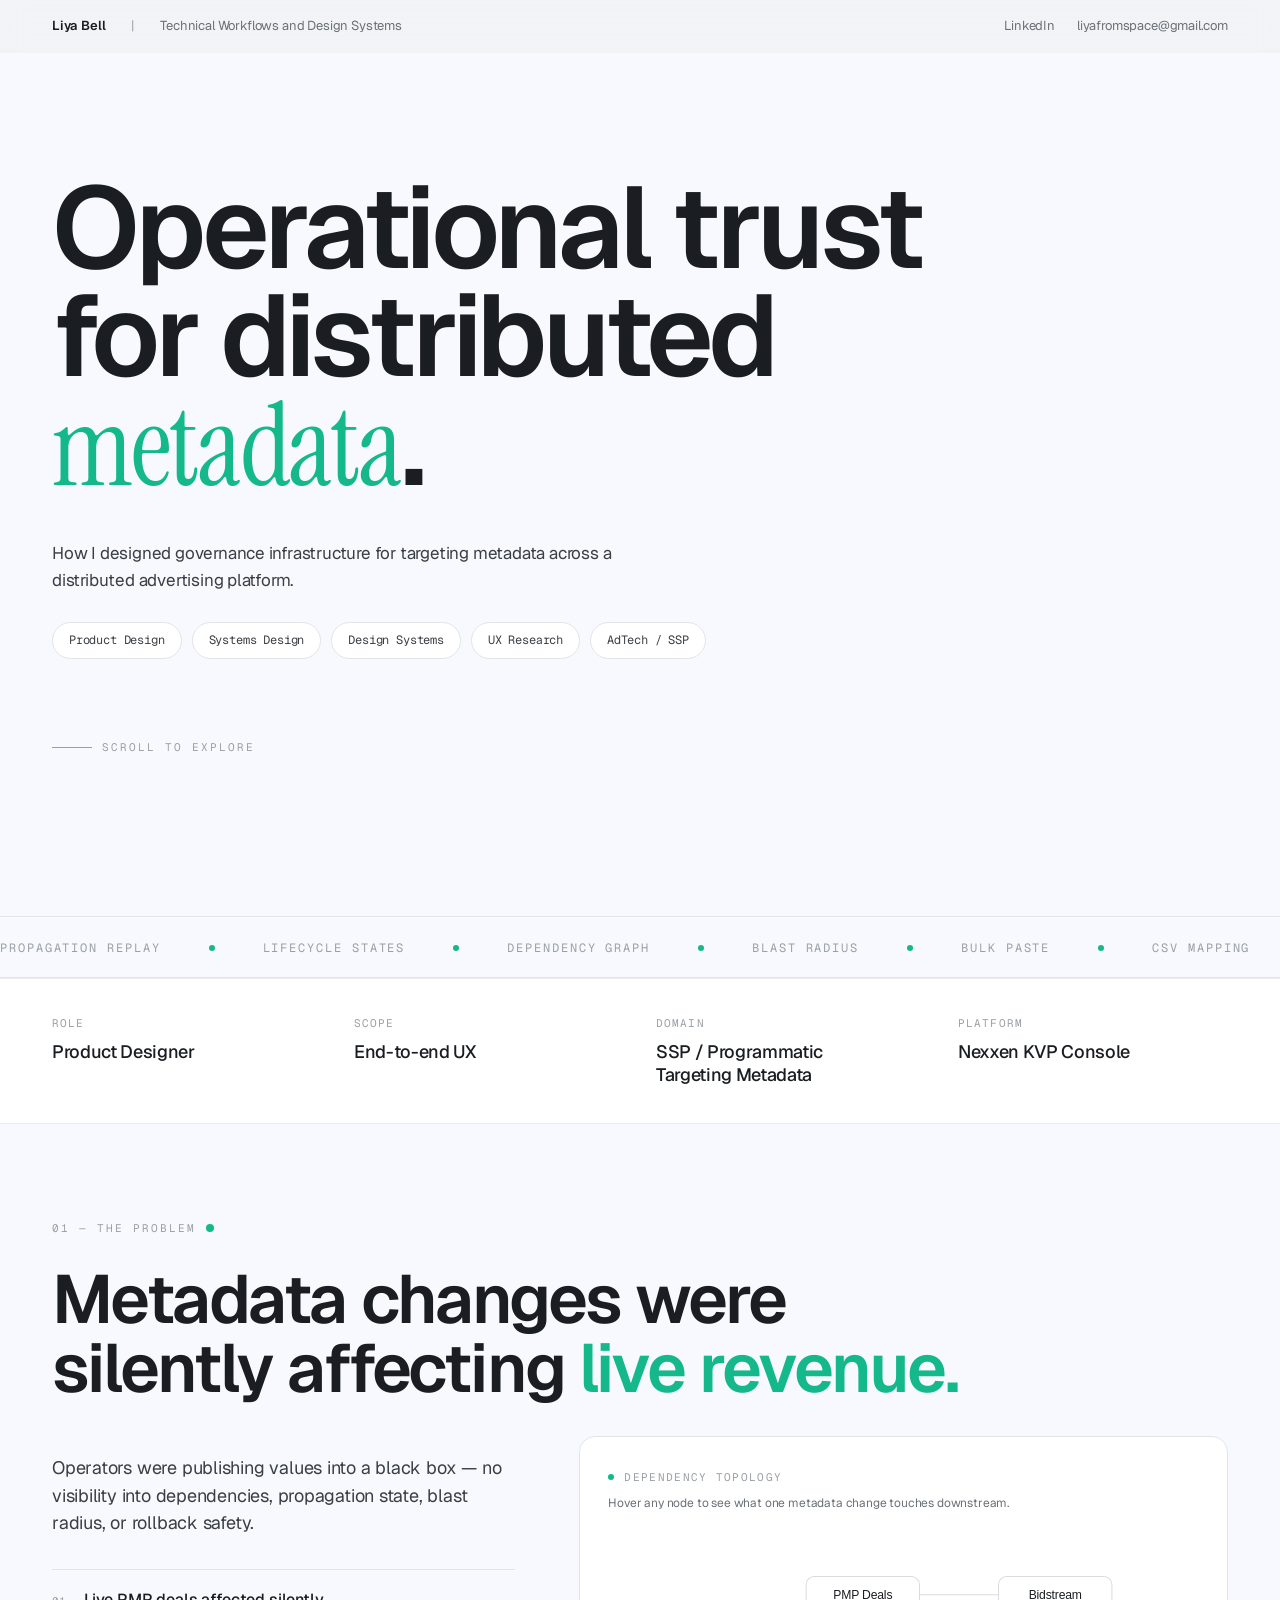
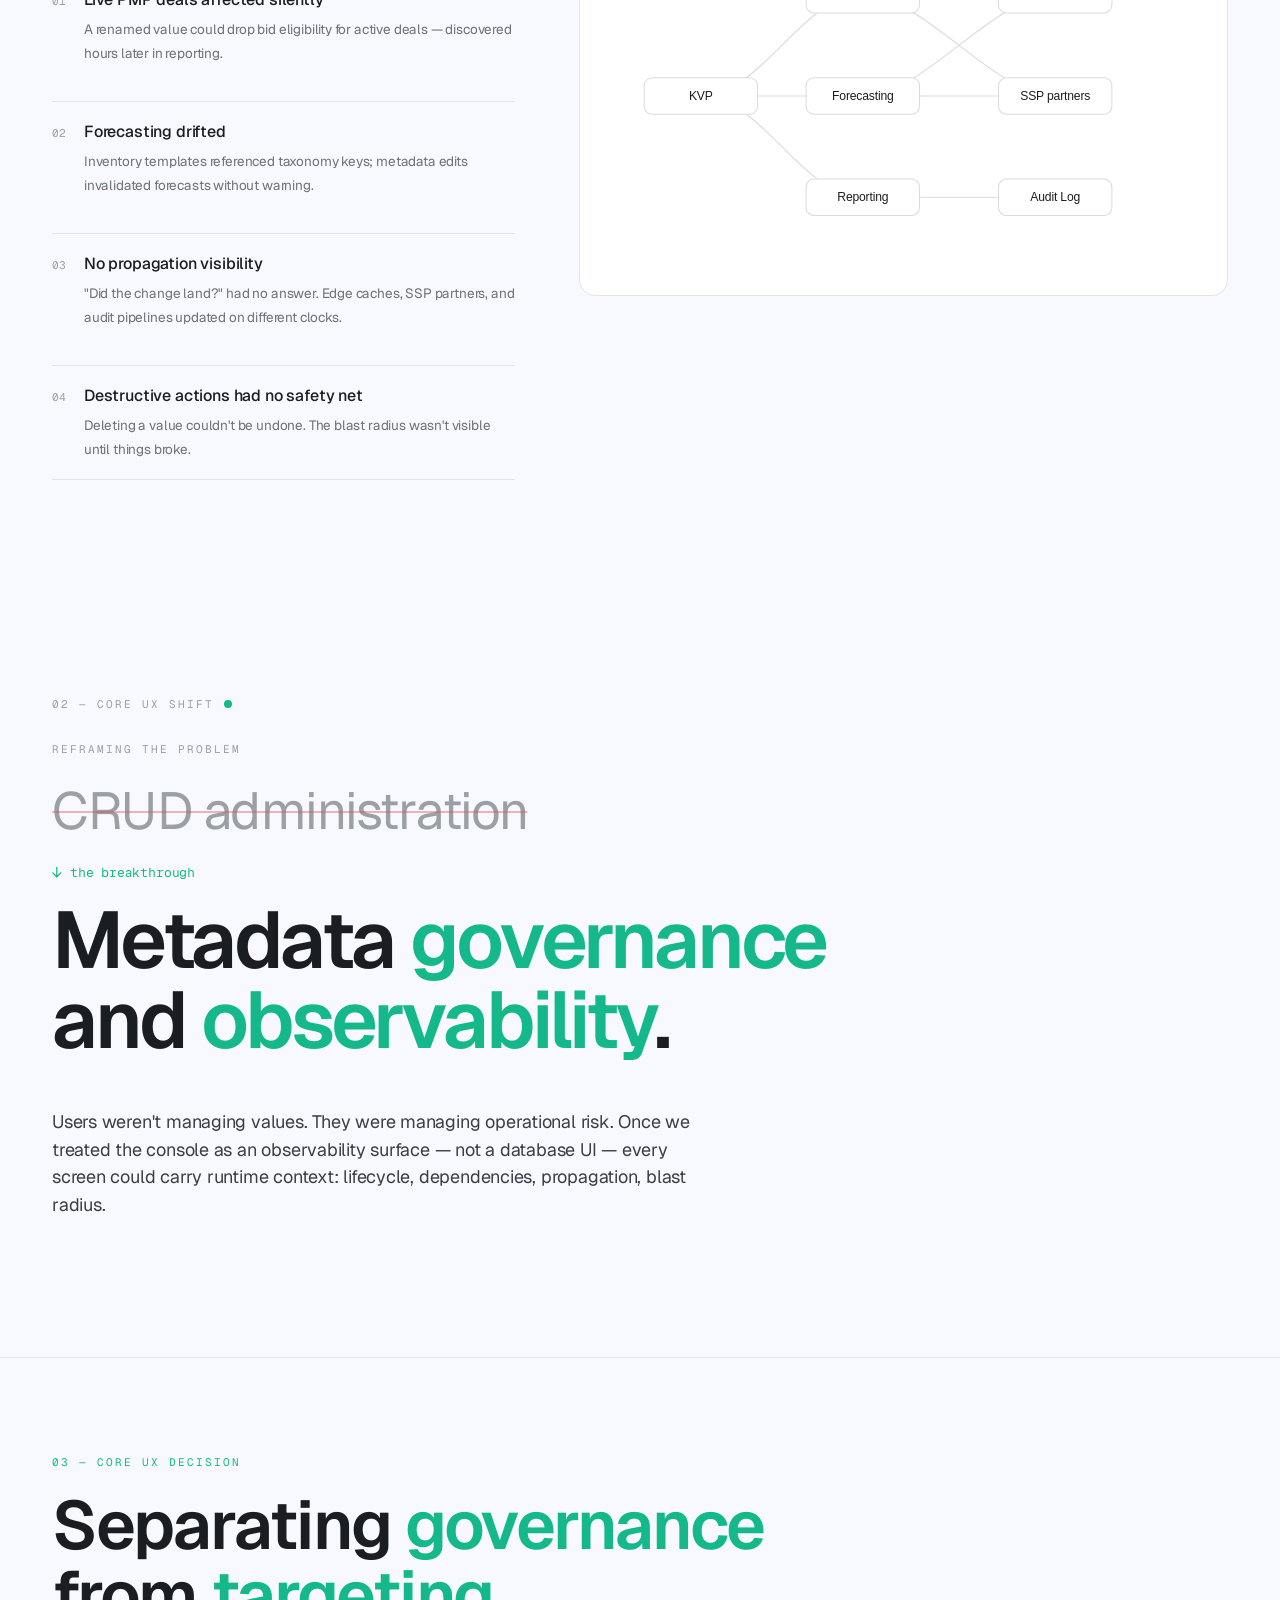
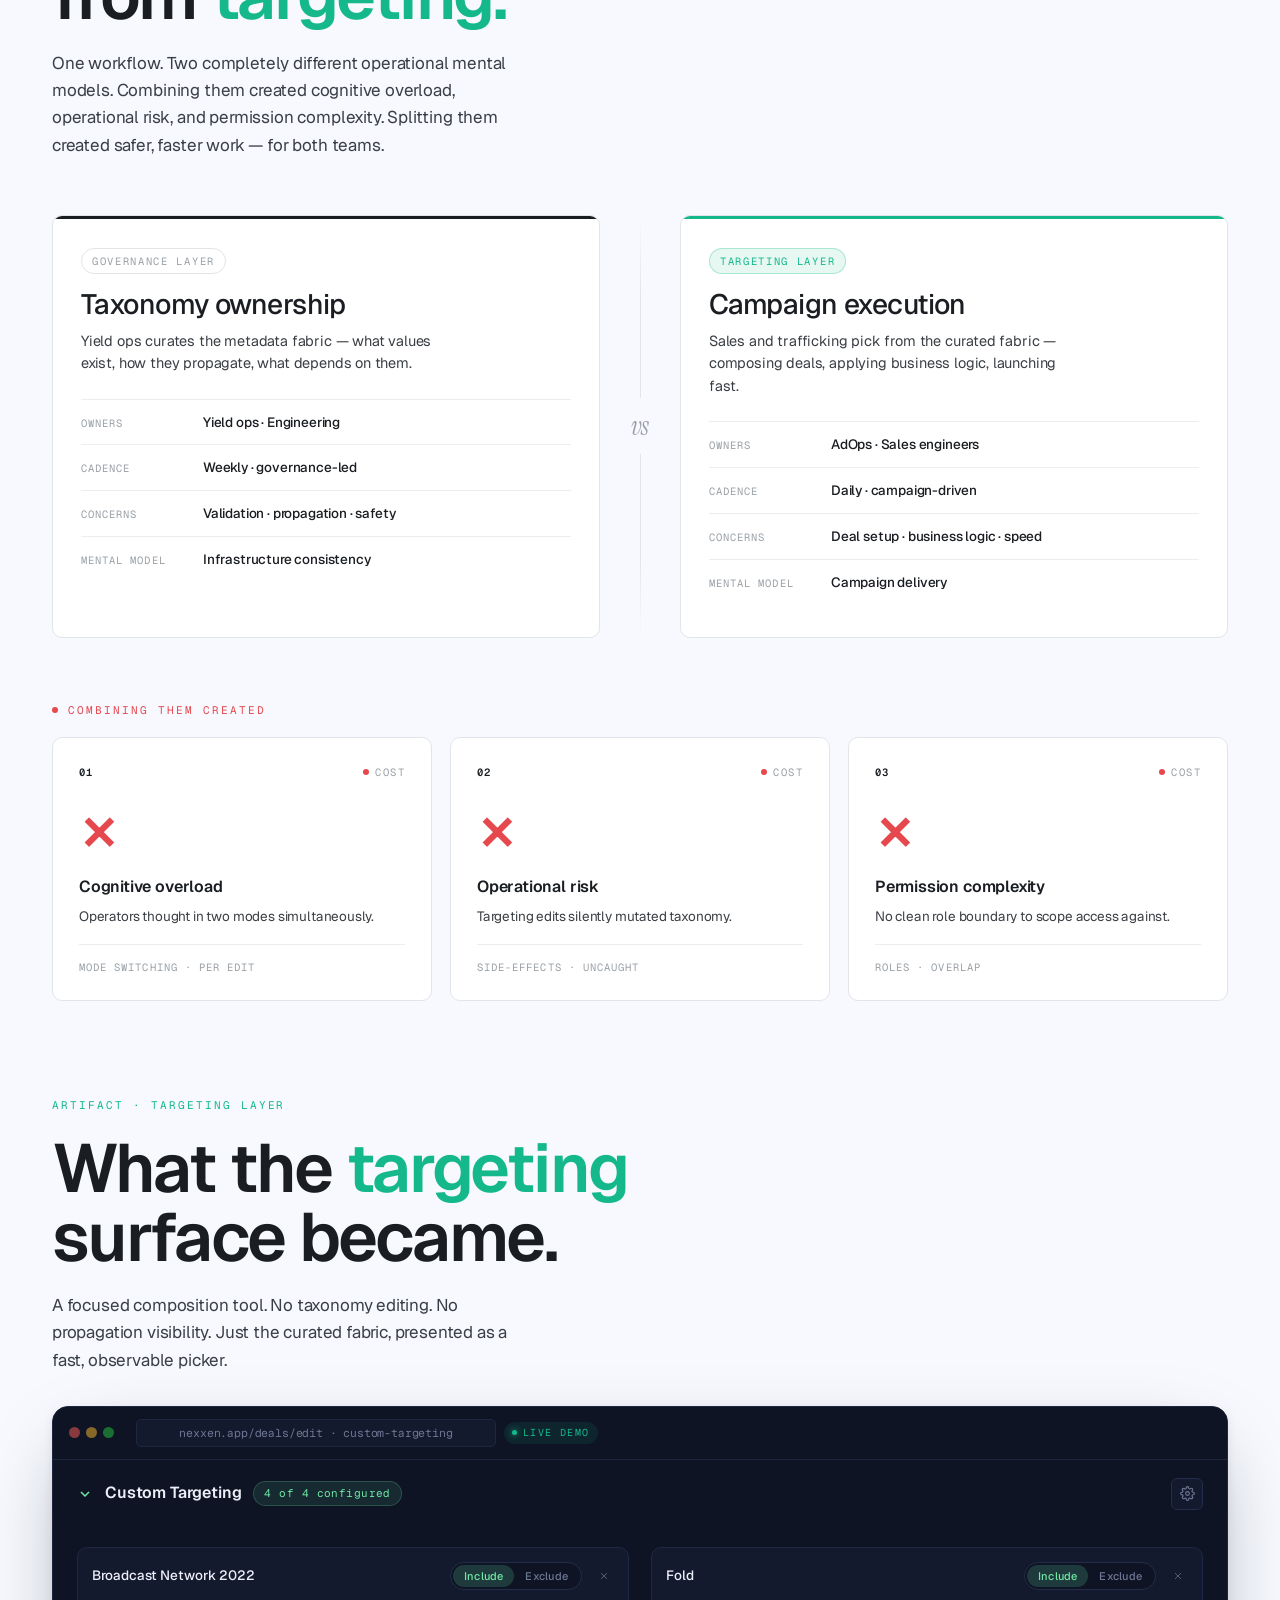
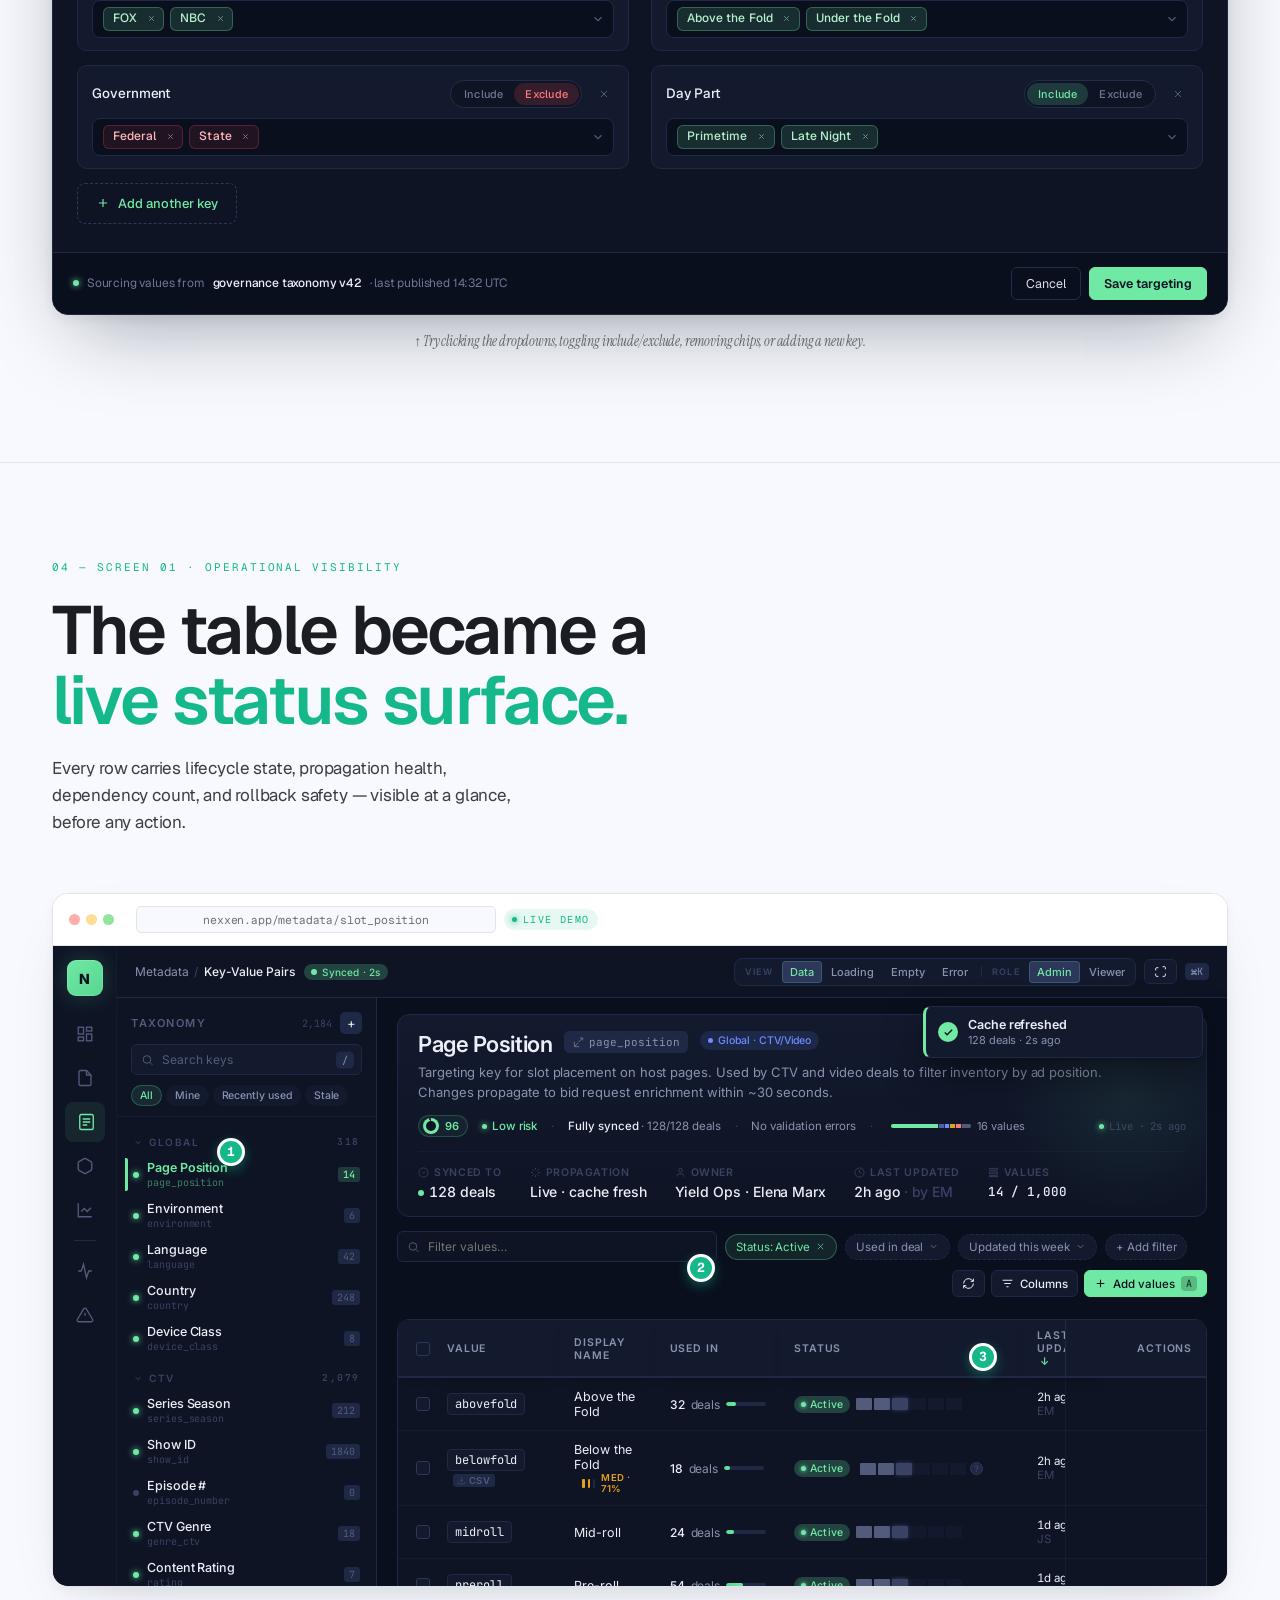
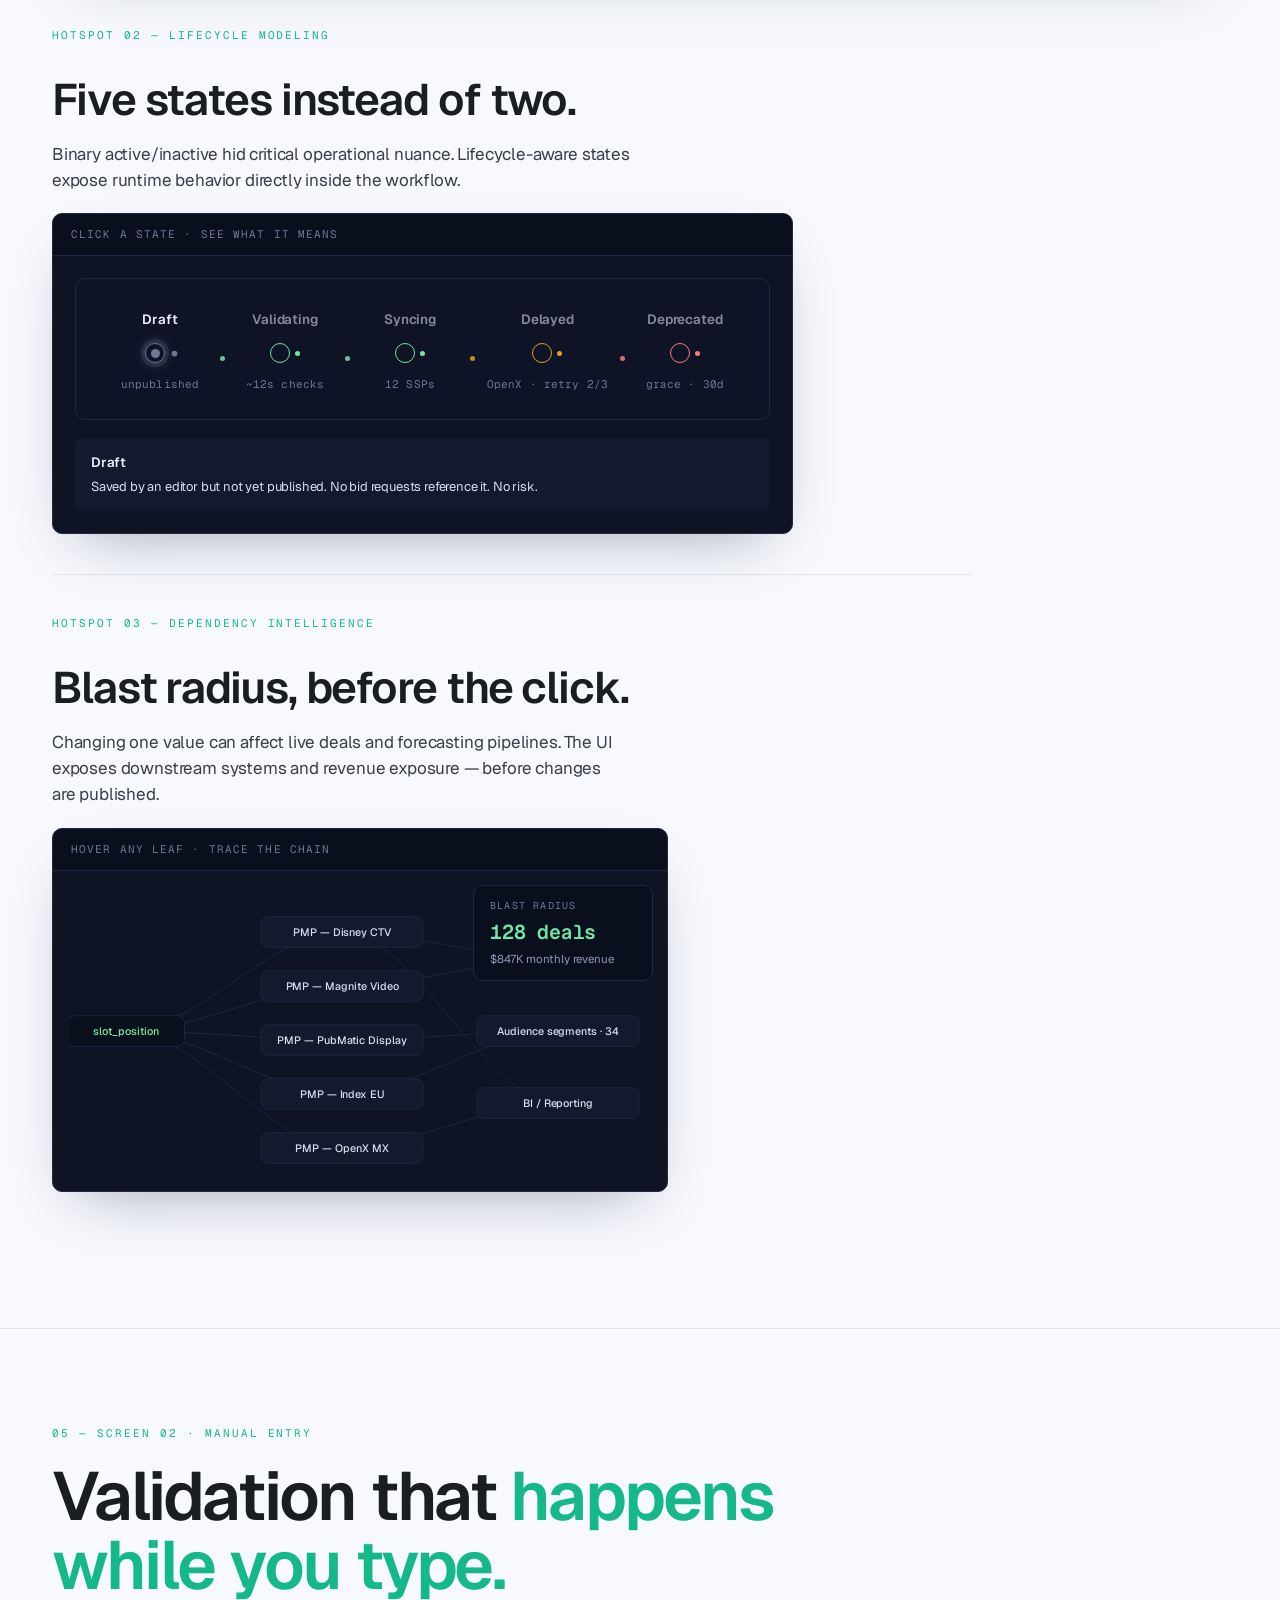
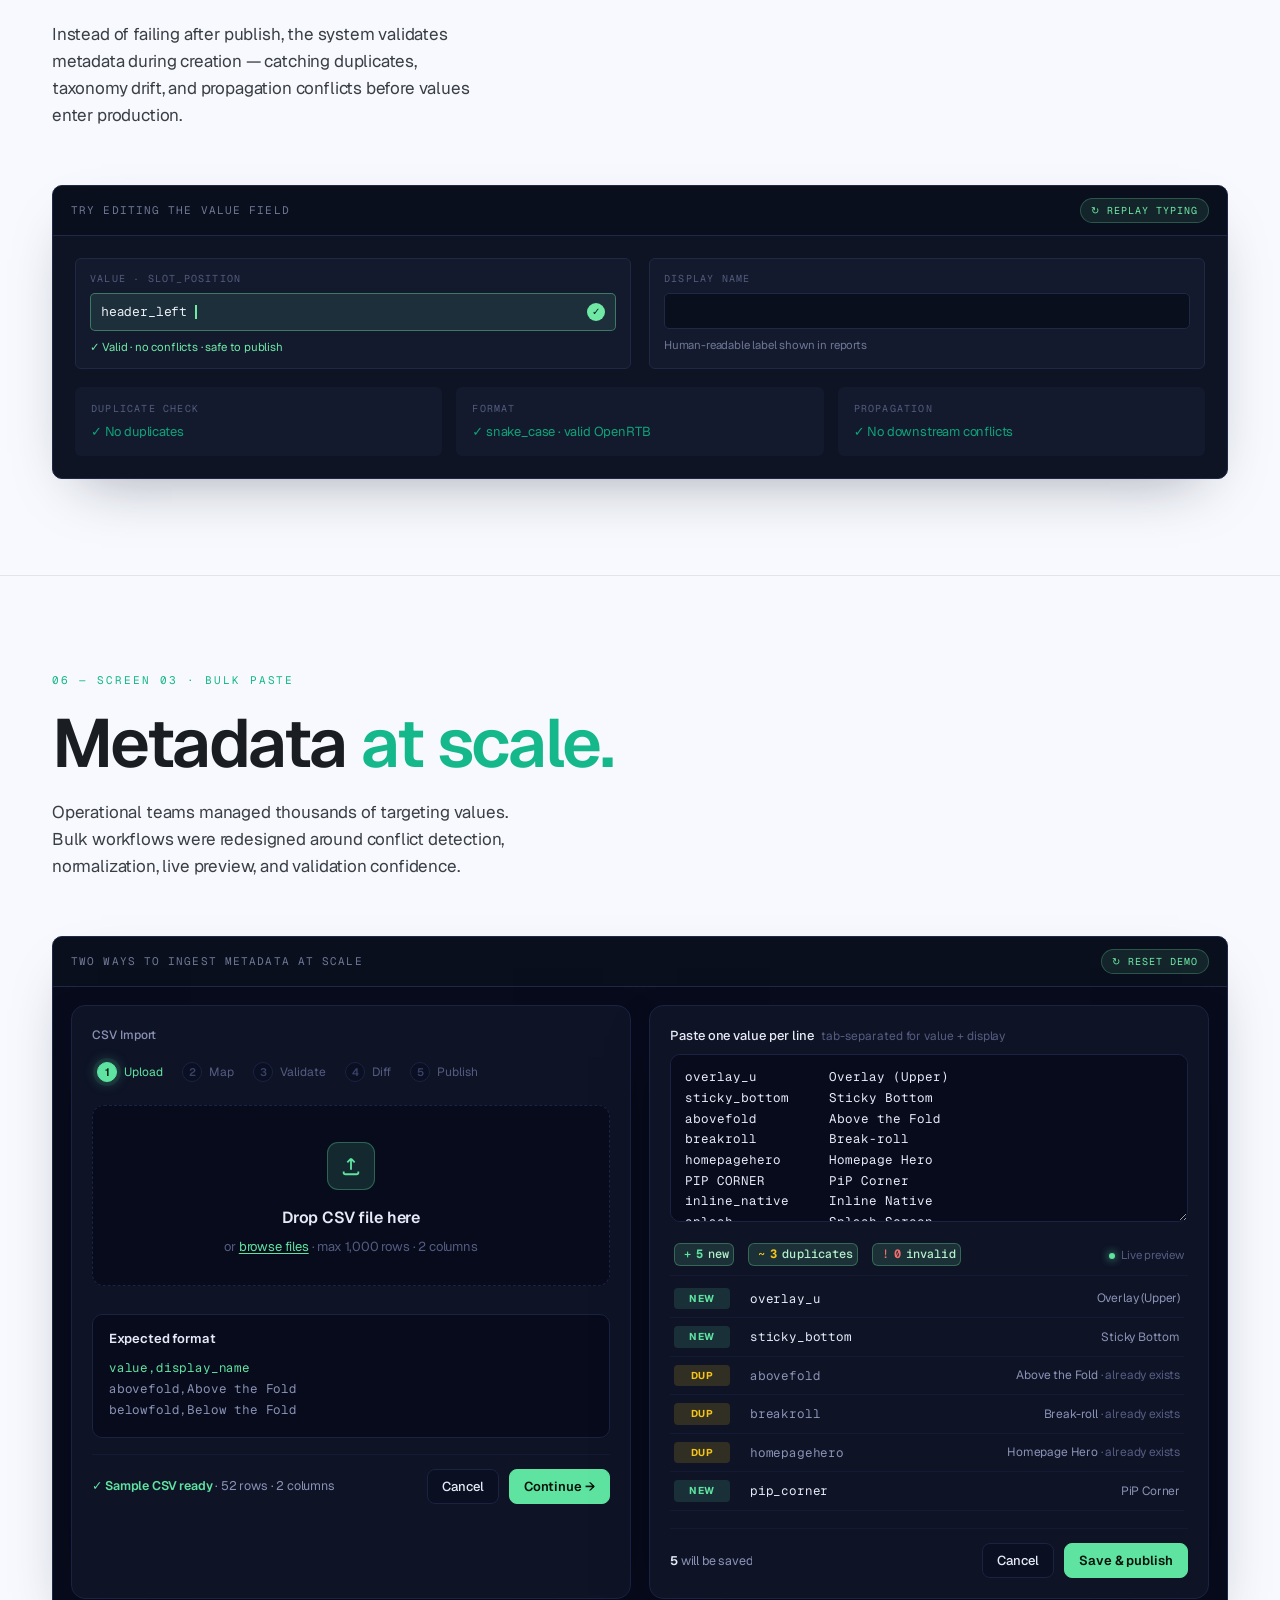
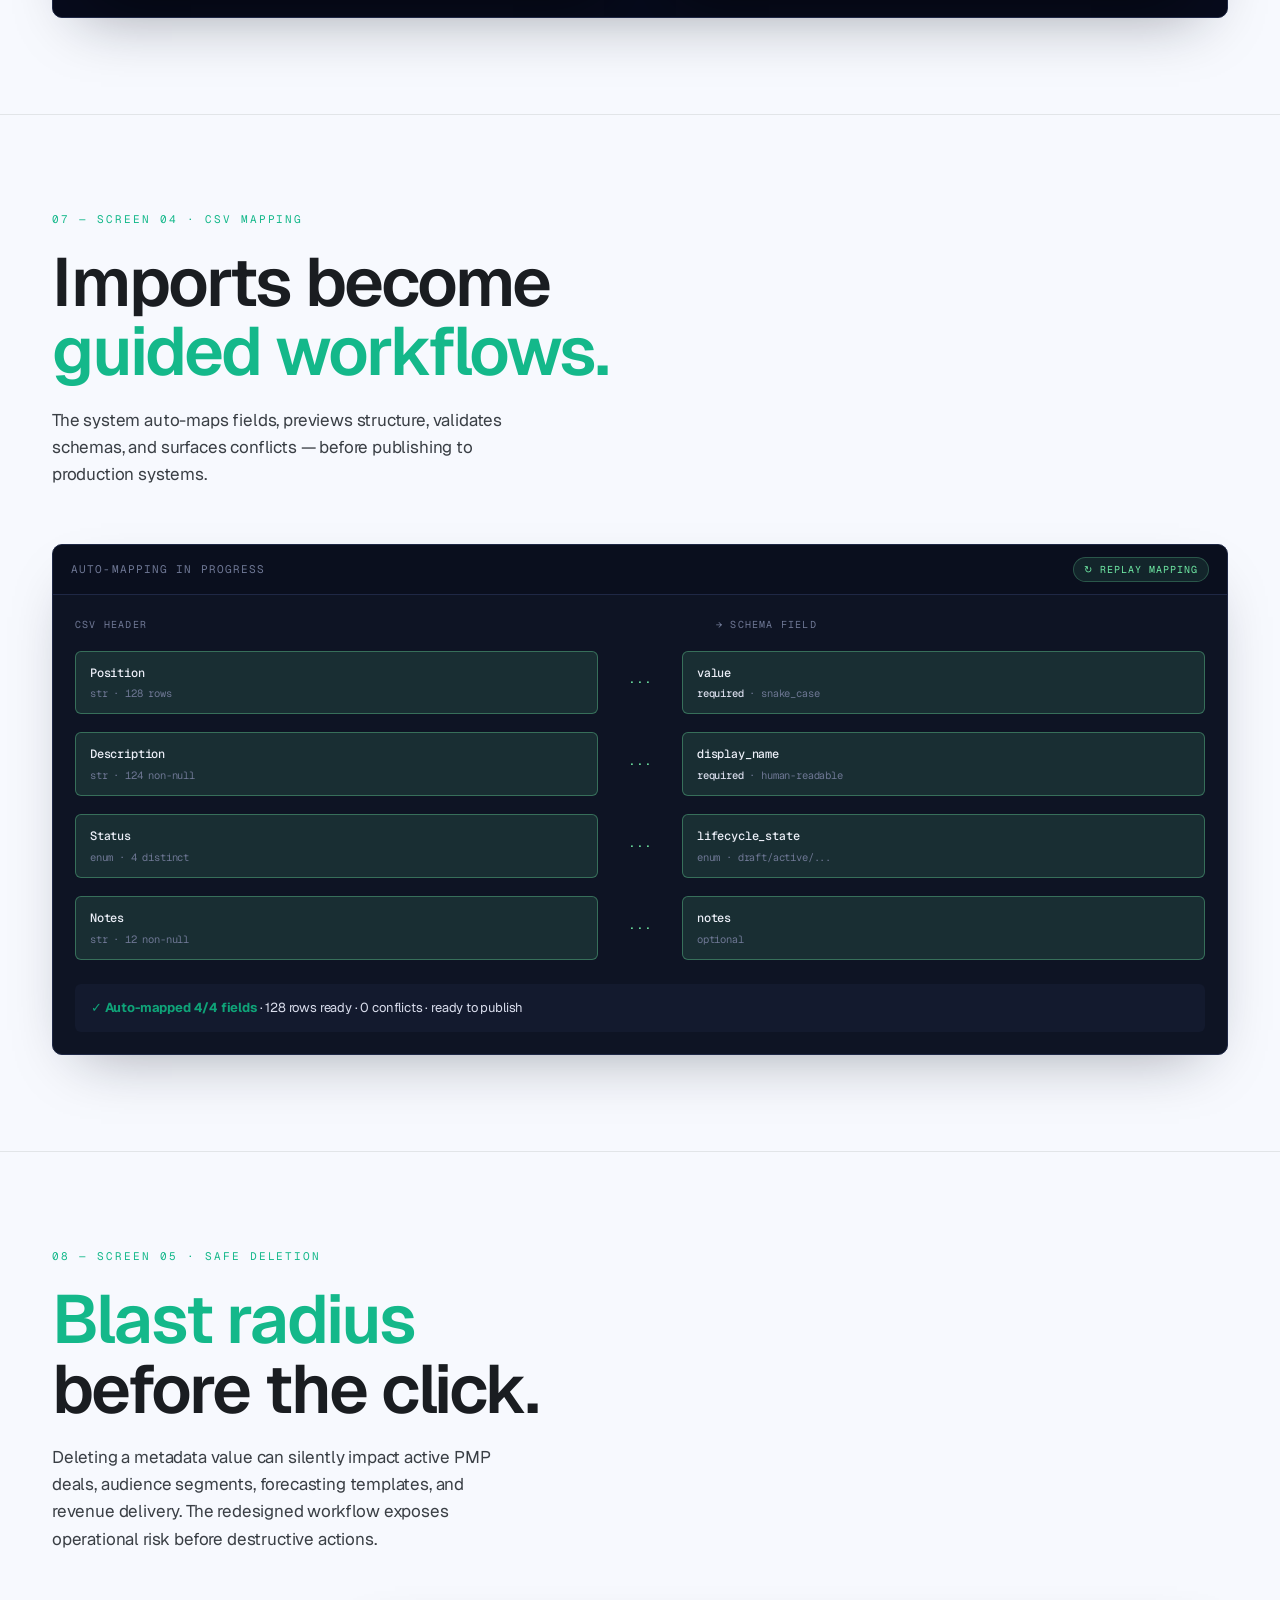
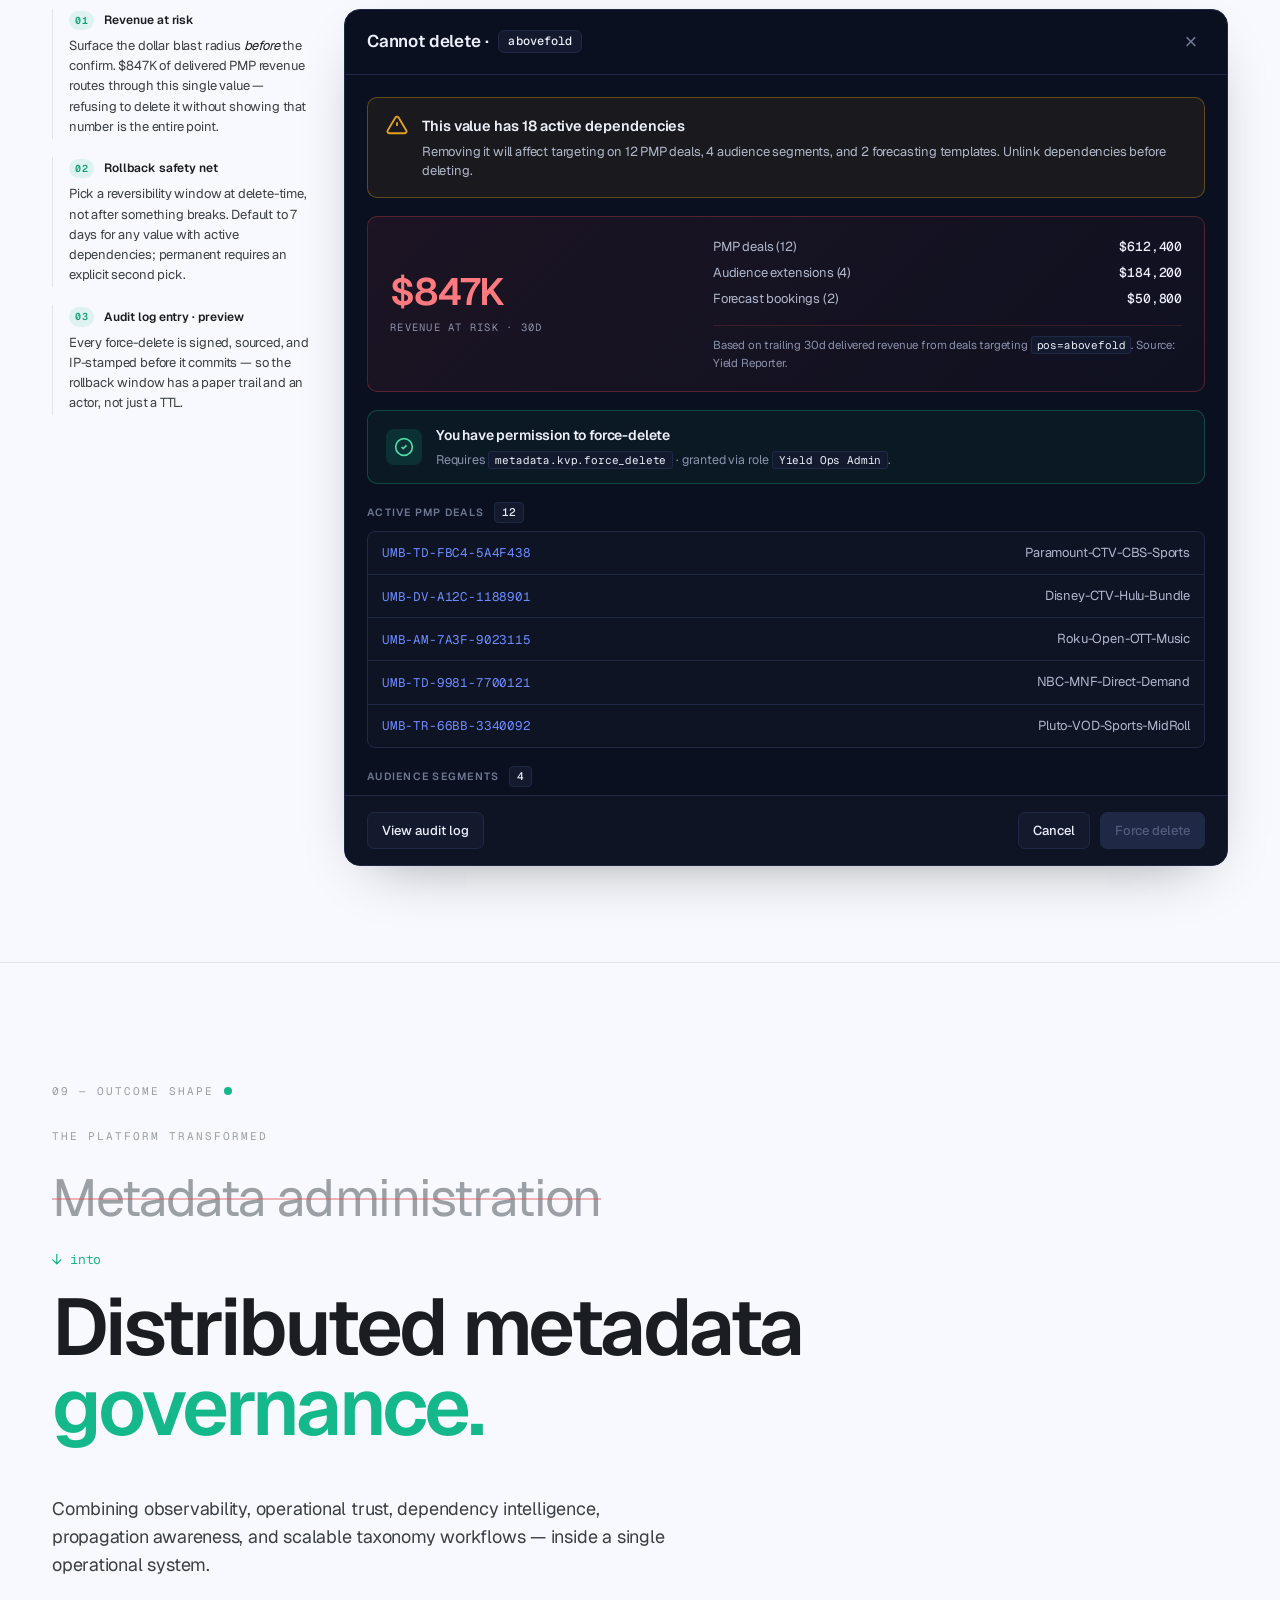
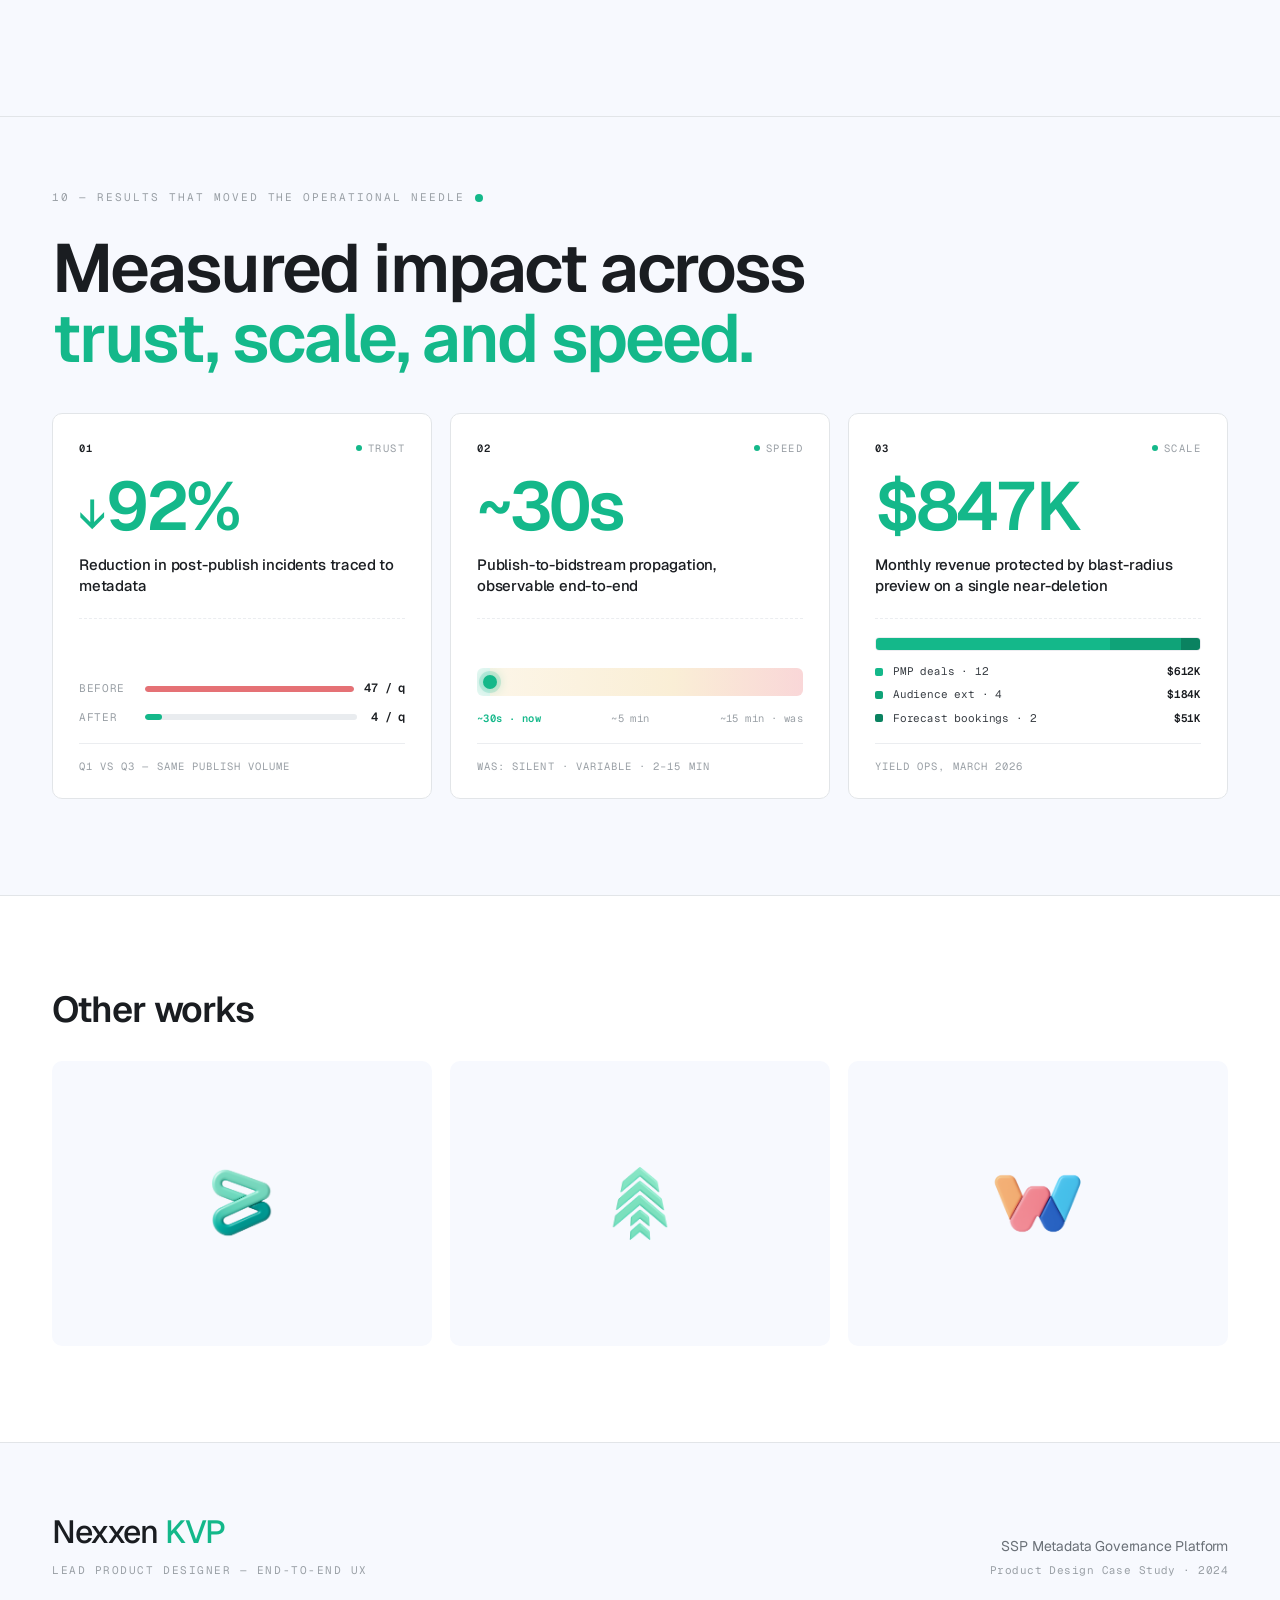
==== commit 18a8f0fa: "Link Liya Bell name to liyabell.com" ====
--- a/case-study.html
+++ b/case-study.html
@@ -1913,7 +1913,7 @@
   <div class="progress"><div class="bar" id="progressBar"></div></div>
   <div class="container">
     <div class="row">
-      <span class="name">Liya Bell</span>
+      <a href="https://liyabell.com" target="_blank" rel="noopener" class="name">Liya Bell</a>
       <span class="sep">|</span>
       <span class="role">Technical Workflows and Design Systems</span>
       <div class="right">
